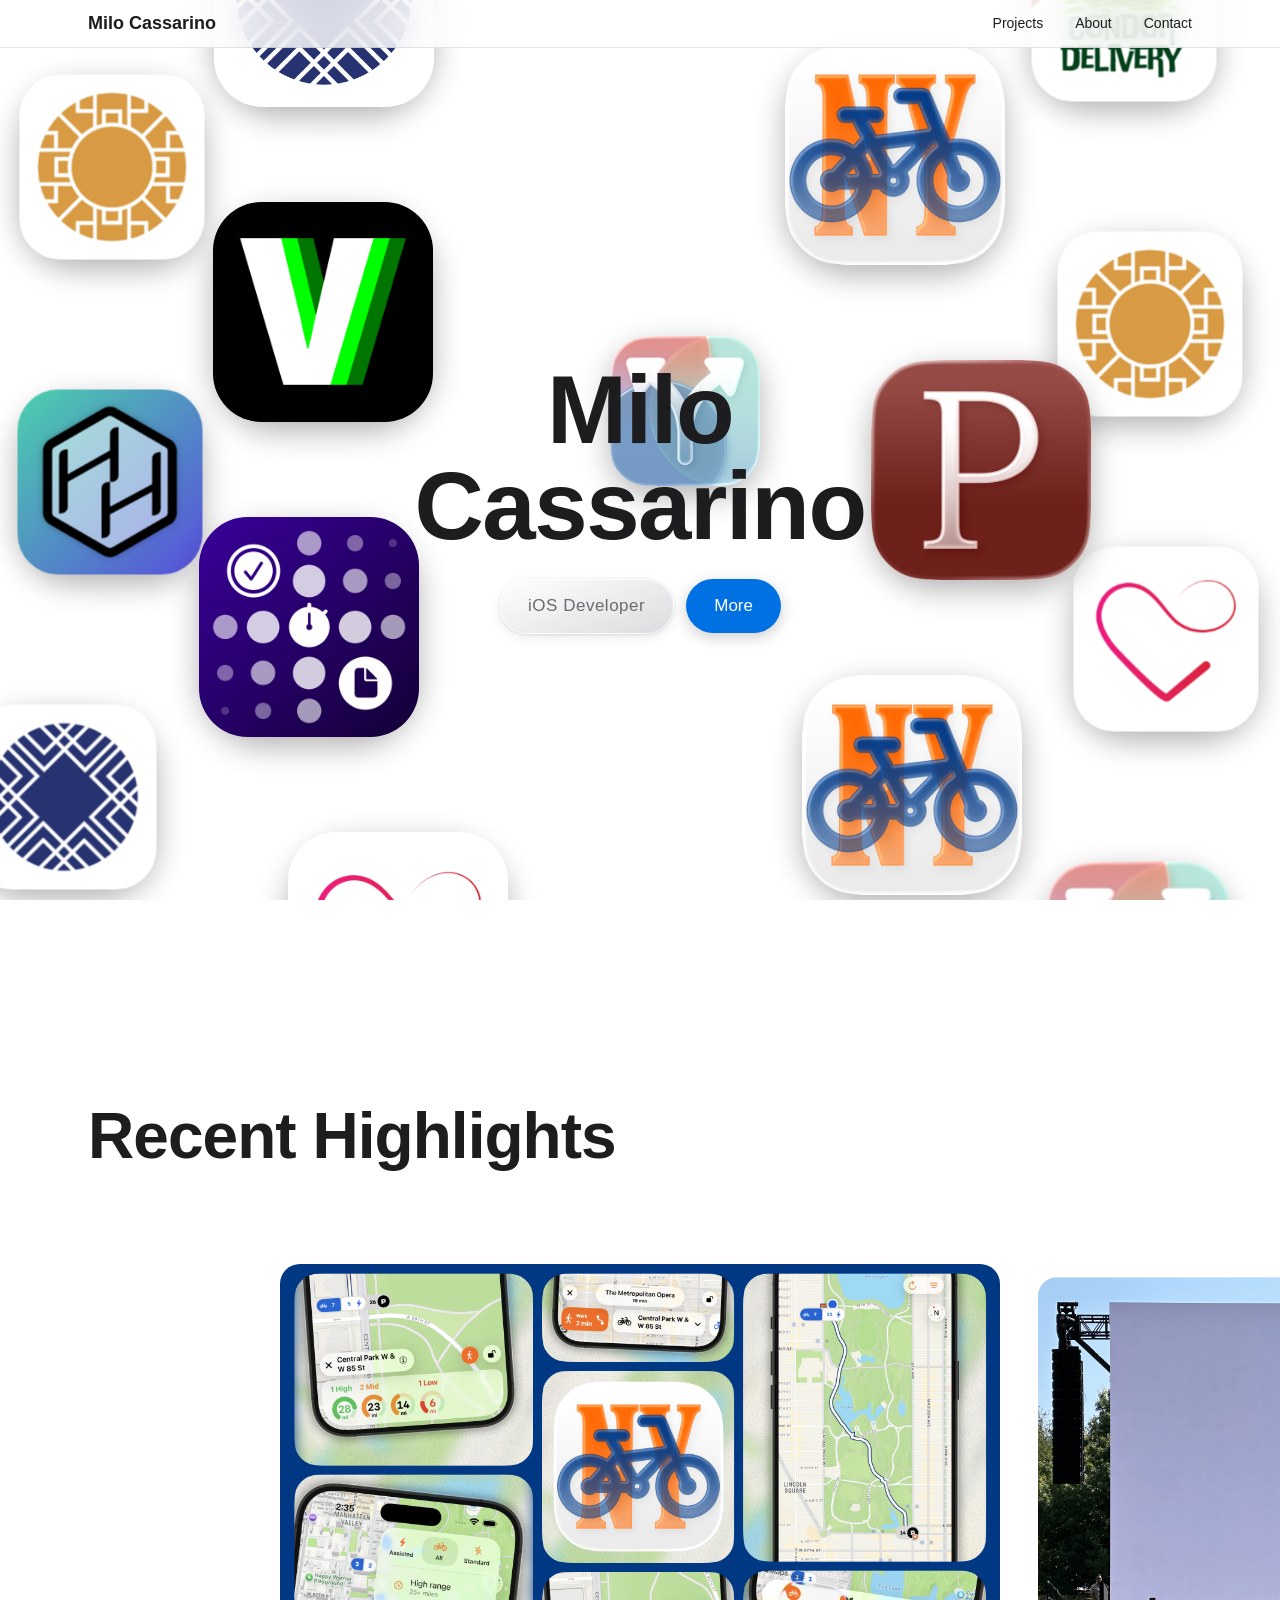
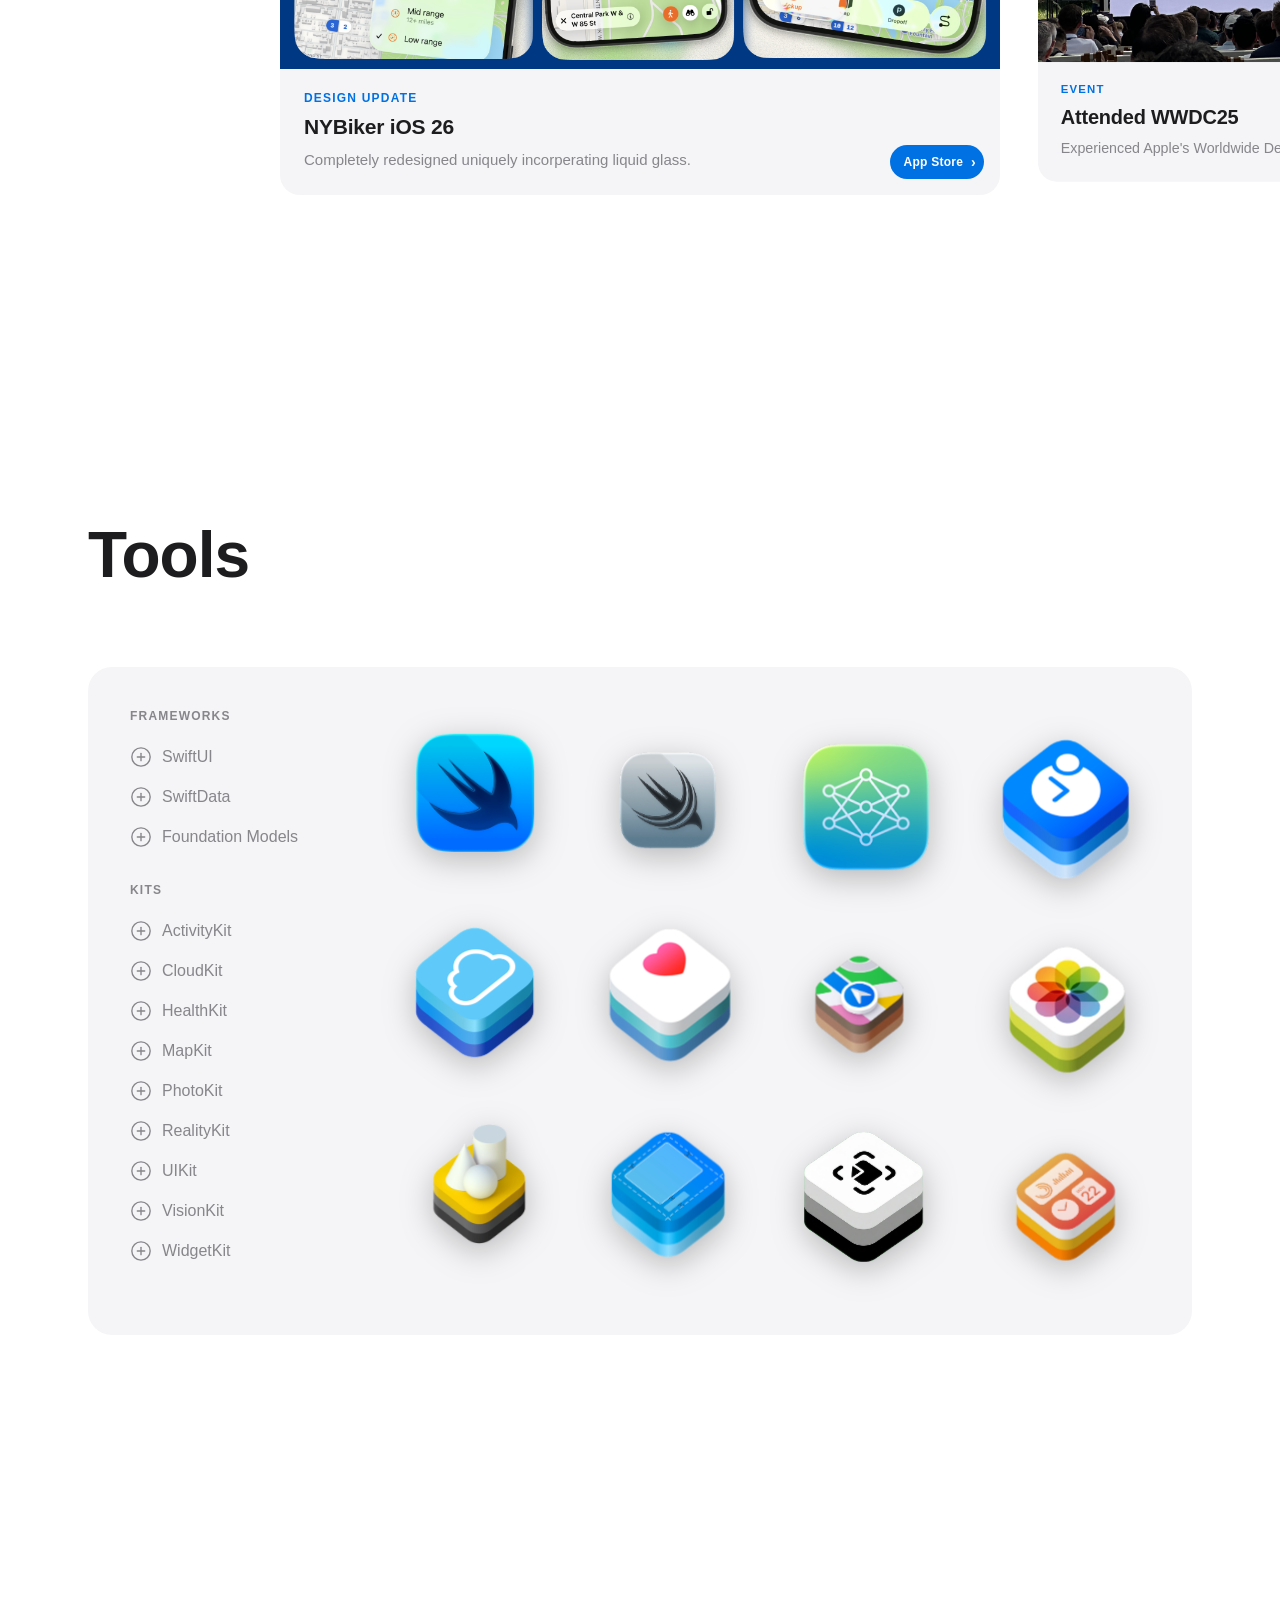
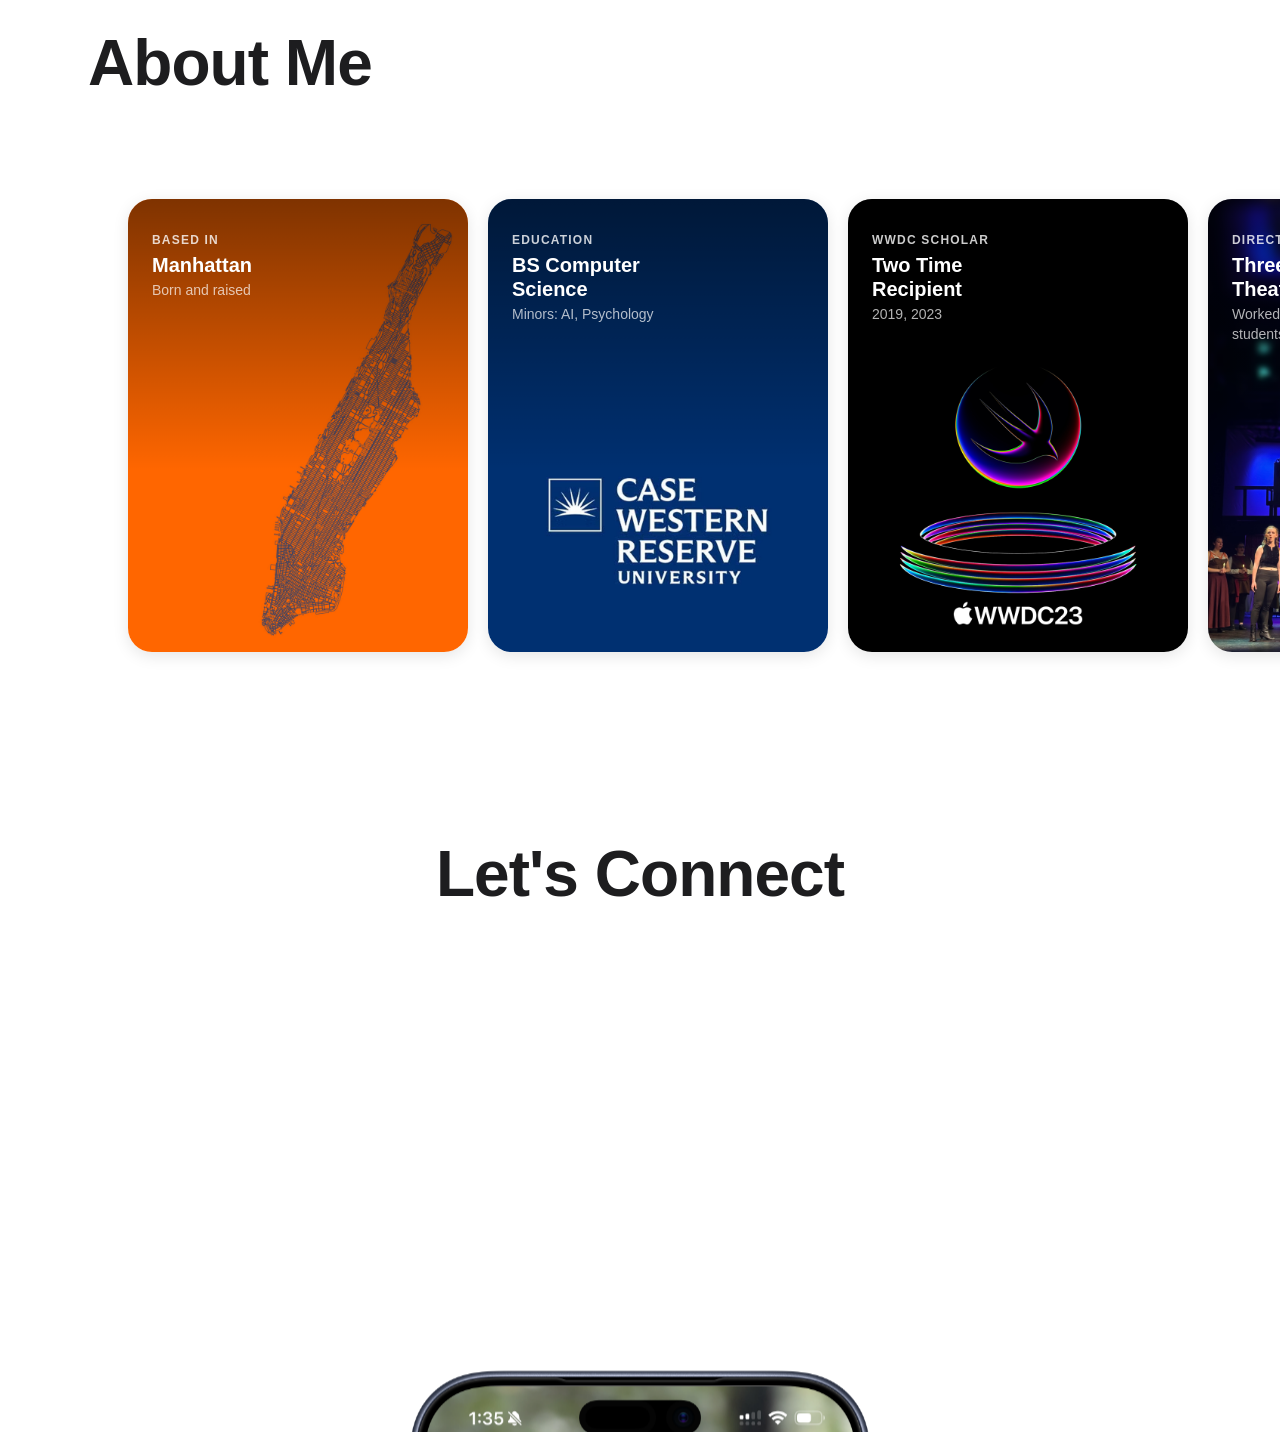
==== index.html @ 637d82c3 "Identify header apps with dead links" ====
<!DOCTYPE html>
<html lang="en">

<head>
    <meta charset="UTF-8">
    <meta name="viewport" content="width=device-width, initial-scale=1.0, viewport-fit=cover">
    <title>Milo Cassarino - iOS Developer</title>
    <meta name="description"
        content="iOS developer portfolio for Milo Cassarino featuring recent projects, tools, and contact links.">
    <link rel="canonical" href="https://example.com/">
    <meta property="og:title" content="Milo Cassarino - iOS Developer">
    <meta property="og:description"
        content="iOS developer portfolio for Milo Cassarino featuring recent projects, tools, and contact links.">
    <meta property="og:type" content="website">
    <meta property="og:url" content="https://example.com/">
    <meta property="og:image" content="images/Icons/NYBiker_Icon.png">
    <meta property="og:site_name" content="Milo Cassarino">
    <meta name="twitter:card" content="summary">
    <meta name="twitter:title" content="Milo Cassarino - iOS Developer">
    <meta name="twitter:description"
        content="iOS developer portfolio for Milo Cassarino featuring recent projects, tools, and contact links.">
    <meta name="twitter:image" content="images/Icons/NYBiker_Icon.png">
    <link rel="icon" type="image/png" href="images/Icons/NYBiker_Icon.png">
    <link rel="apple-touch-icon" href="images/Icons/NYBiker_Icon.png">
    <link rel="stylesheet" href="css/styles.css">
</head>

<body>
    <a class="skip-link" href="#main-content">Skip to content</a>
    <!-- Animated App Grid Background — back layer (behind hero) -->
    <div class="app-grid-background app-grid-back" id="appGridBack" aria-hidden="true">
        <div class="scroll-fade-overlay" id="scrollFadeOverlayBack" aria-hidden="true"></div>
    </div>
    <!-- Animated App Grid Background — front layer (in front of hero) -->
    <div class="app-grid-background app-grid-front" id="appGridFront" aria-hidden="true">
        <div class="scroll-fade-overlay" id="scrollFadeOverlayFront" aria-hidden="true"></div>
    </div>

    <!-- Navigation -->
    <header class="site-header">
        <nav class="nav" aria-label="Primary">
            <div class="nav-content">
                <a href="index.html" class="nav-logo">Milo Cassarino</a>
                <div class="nav-links">
                    <a href="#projects">Projects</a>
                    <a href="#about">About</a>
                    <a href="#contact">Contact</a>
                </div>
            </div>
        </nav>
    </header>

    <main id="main-content">
        <!-- Hero Section with Animated Background -->
        <section class="hero" aria-labelledby="hero-title">
            <div class="hero-content" id="heroContent">
                <h1 class="hero-title" id="hero-title"><span class="hero-title-first">Milo</span><br><span
                        class="hero-title-last">Cassarino</span></h1>
                <div class="hero-actions">
                    <span class="hero-badge">iOS Developer</span>
                    <a href="#projects" class="hero-cta">More</a>
                </div>
            </div>
        </section>

        <!-- Recent Highlights -->
        <section id="projects" class="section section-highlights" aria-labelledby="projects-title">
            <div class="section-inner">
                <h2 class="section-title" id="projects-title">Recent Highlights</h2>
            </div>
            <div class="horizontal-scroll highlights-scroll">
                <!-- Cards generated by highlights.js from highlights-data.js -->
            </div>
        </section>

        <!-- Tools -->
        <section class="section section-tools" aria-labelledby="tools-title">
            <div class="section-inner">
                <h2 class="section-title" id="tools-title">Tools</h2>
                <div class="tools-card">
                    <div class="tools-container">
                        <div class="tools-list" id="toolsList">
                            <!-- List generated by tools.js -->
                        </div>
                        <div class="tools-display">
                            <div class="tools-grid" id="toolsGrid" aria-hidden="false">
                                <!-- Tool icons generated by tools.js -->
                            </div>
                            <div class="tools-detail" id="toolsDetail" aria-live="polite" aria-hidden="true">
                                <img class="tools-detail-icon" src="" alt="">
                                <h3 class="tools-detail-name"></h3>
                                <p class="tools-detail-desc"></p>
                            </div>
                        </div>
                    </div>
                </div>
            </div>
        </section>

        <!-- About Me -->
        <section id="about" class="section section-about" aria-labelledby="about-title">
            <div class="section-inner">
                <h2 class="section-title" id="about-title">About Me</h2>
            </div>
            <div class="horizontal-scroll about-scroll">
                <div class="scroll-spacer" aria-hidden="true"></div>
            </div>
        </section>
    </main>

    <!-- Connect -->
    <footer id="contact" class="section section-connect" aria-labelledby="contact-title">
        <div class="section-inner">
            <h2 class="section-title" id="contact-title">Let's Connect</h2>
            <div class="phone-frame">
                <img src="images/Phone/PhoneBezel.png" alt="" class="phone-bezel" aria-hidden="true">
                <div class="phone-screen-container">
                    <img src="images/Phone/PhoneScreen.png" alt="" class="phone-screen-image" aria-hidden="true">
                    <div class="phone-icons-grid">
                        <!-- Icons generated by connect.js from connect-data.js -->
                    </div>
                </div>
            </div>
        </div>
    </footer>

    <script src="js/app-grid.js"></script>
    <script src="data/tools-data.js"></script>
    <script src="js/tools.js"></script>
    <script src="data/highlights-data.js"></script>
    <script src="js/highlights.js"></script>
    <script src="data/connect-data.js"></script>
    <script src="js/connect.js"></script>
    <script src="data/about-data.js"></script>
    <script src="js/about.js"></script>
</body>

</html>
---- css/styles.css ----
/* Reset and Base Styles */
* {
    margin: 0;
    padding: 0;
    box-sizing: border-box;
}

:root {
    --background: #ffffff;
    --text-primary: #1d1d1f;
    --text-secondary: #86868b;
    --accent: #0071e3;
    --card-background: #f5f5f7;
    --nav-height: 48px;
    --site-gutter: 48px;
    --safe-bottom: env(safe-area-inset-bottom, 0px);
}

@media (prefers-color-scheme: dark) {
    :root {
        --background: #002400;
        --text-primary: #f5f5f7;
        --text-secondary: #86868b;
        --accent: #2997ff;
        --card-background: #1d1d1f;
    }
}

html {
    scroll-behavior: smooth;
    height: 100%;
    background-color: var(--background);
}

body {
    font-family: -apple-system, BlinkMacSystemFont, 'SF Pro Display', 'SF Pro Text', 'Helvetica Neue', Helvetica, Arial, sans-serif;
    background-color: var(--background);
    color: var(--text-primary);
    line-height: 1.5;
    -webkit-font-smoothing: antialiased;
    -moz-osx-font-smoothing: grayscale;
    min-height: 105vh;
    min-height: 105svh;
    min-height: 105lvh;
}

/* Skip Link */
.skip-link {
    position: absolute;
    top: 8px;
    left: -999px;
    padding: 10px 16px;
    background: var(--background);
    color: var(--text-primary);
    border: 1px solid rgba(0, 0, 0, 0.2);
    border-radius: 999px;
    text-decoration: none;
    z-index: 2000;
}

.skip-link:focus {
    left: var(--site-gutter);
}

/* Navigation */
.nav {
    position: fixed;
    top: 0;
    left: 0;
    right: 0;
    height: var(--nav-height);
    background-color: rgba(255, 255, 255, 0.8);
    backdrop-filter: blur(20px);
    -webkit-backdrop-filter: blur(20px);
    border-bottom: 1px solid rgba(0, 0, 0, 0.1);
    z-index: 1000;
    transition: opacity 0.3s ease;
}

@media (prefers-color-scheme: dark) {
    .nav {
        background-color: rgba(0, 0, 0, 0.8);
        border-bottom: 1px solid rgba(255, 255, 255, 0.1);
    }
}

.nav-content {
    max-width: 1200px;
    margin: 0 auto;
    padding: 0 var(--site-gutter);
    height: 100%;
    display: flex;
    justify-content: space-between;
    align-items: center;
}

.nav-logo {
    font-size: 18px;
    font-weight: 600;
    color: var(--text-primary);
    text-decoration: none;
}

.nav-links {
    display: flex;
    gap: 32px;
}

.nav-links a {
    font-size: 14px;
    color: var(--text-primary);
    text-decoration: none;
    transition: opacity 0.2s;
}

.nav-links a:hover {
    opacity: 0.7;
}

/* Hero Section */
.hero {
    margin-top: var(--nav-height);
    min-height: 100vh;
    display: flex;
    flex-direction: column;
    justify-content: center;
    align-items: center;
    text-align: center;
    padding: 0 var(--site-gutter);
    position: relative;
    overflow: hidden;
    pointer-events: none;
    /* Allow hovering icons behind */
    z-index: 5;
}

.app-grid-background {
    position: fixed;
    top: 0;
    left: 0;
    width: 100%;
    height: 100vh;
    overflow: hidden;
    pointer-events: none;
    /* Icons handle their own events */
}

/* Back layer sits behind hero text */
.app-grid-back {
    z-index: 3;
}

/* Front layer sits in front of hero text */
.app-grid-front {
    z-index: 10;
}

.scroll-fade-overlay {
    position: fixed;
    top: 0;
    left: 0;
    width: 100%;
    height: 100%;
    background: var(--background-page);
    opacity: 0;
    z-index: 100;
    pointer-events: none;
    transition: opacity 0.3s ease;
}



.hero-content {
    position: relative;
    z-index: 5;
    pointer-events: auto;
    /* Keep hero interactive */
    transition: opacity 0.3s ease;
}

.hero-title {
    font-size: clamp(48px, 8vw, 96px);
    font-weight: 700;
    letter-spacing: -0.015em;
    line-height: 1.0;
    margin-bottom: 24px;
    text-shadow: none;
}

.hero-actions {
    display: flex;
    align-items: center;
    justify-content: center;
    gap: 12px;
    margin-top: 24px;
}

.hero-badge {
    display: inline-block;
    padding: 14px 28px;
    border-radius: 980px;
    background: linear-gradient(160deg, #ffffff, #dcdce0);
    color: #6b6b70;
    font-size: 17px;
    font-weight: 500;
    letter-spacing: 0.03em;
    border: 1px solid rgba(255, 255, 255, 0.6);
    box-shadow:
        0 1px 3px rgba(0, 0, 0, 0.1),
        0 4px 12px rgba(0, 0, 0, 0.08),
        inset 0 1px 0 rgba(255, 255, 255, 0.8);
}

@media (prefers-color-scheme: dark) {
    .hero-badge {
        background: linear-gradient(160deg, #3a3a3e, #2a2a2e);
        color: #a0a0a5;
        border: 1px solid rgba(255, 255, 255, 0.12);
        box-shadow:
            0 1px 3px rgba(0, 0, 0, 0.3),
            0 4px 12px rgba(0, 0, 0, 0.2),
            inset 0 1px 0 rgba(255, 255, 255, 0.1);
    }
}

.hero-cta {
    display: inline-block;
    padding: 14px 28px;
    background-color: var(--accent);
    color: white;
    border-radius: 980px;
    font-size: 17px;
    font-weight: 500;
    text-decoration: none;
    transition: all 0.3s ease;
    box-shadow: 0 4px 15px rgba(0, 0, 0, 0.2);
}

.hero-cta:hover {
    transform: scale(1.05);
    box-shadow: 0 10px 30px rgba(0, 113, 227, 0.3);
}

/* Floating App Icons in Background */
.floating-icon {
    position: absolute;
    border-radius: 30%;
    display: flex;
    align-items: center;
    justify-content: center;
    color: white;
    cursor: pointer;
    transition: transform 0.5s ease, box-shadow 0.3s ease, filter 0.3s ease, opacity 0.3s ease;
    text-decoration: none;
    box-shadow: 0 10px 30px rgba(0, 0, 0, 0.3);
    z-index: 12;
    /* Above hero but below overlay edges */
    will-change: transform, opacity, filter;
    transform: translate3d(-50%, -50%, 0);
    background: none !important;
    pointer-events: auto;
}

.floating-icon img {
    width: 100%;
    height: 100%;
    object-fit: cover;
    border-radius: 22%;
    display: block;
}

/* Disable interactions when scrolled */
.app-grid-background.is-scrolled .floating-icon {
    pointer-events: none;
    cursor: default;
}

.floating-icon:hover {
    transform: translate3d(-50%, -50%, 0) scale(1.15) !important;
    z-index: 20;
    /* Higher than dark overlay */
    box-shadow: 0 20px 50px rgba(0, 0, 0, 0.4);
}

/* Ensure no hover scaling when scrolled (even if JS fails to update pointer-events) */
.app-grid-background.is-scrolled .floating-icon:hover {
    transform: translate3d(-50%, -50%, 0) scale(1) !important;
    box-shadow: 0 10px 30px rgba(0, 0, 0, 0.3);
}

/* ==========================================
   Shared Section Styles
   ========================================== */

/* Shared caption/label typography */
.caption-label {
    font-size: 12px;
    text-transform: uppercase;
    letter-spacing: 0.1em;
    font-weight: 600;
}

.section {
    padding: 140px 0;
    position: relative;
    z-index: 100;
}

.section-inner {
    max-width: 1200px;
    margin: 0 auto;
    padding: 0 var(--site-gutter);
}

.section-title {
    font-size: clamp(40px, 6vw, 64px);
    font-weight: 700;
    letter-spacing: -0.015em;
    margin-bottom: 64px;
}

/* All sections are transparent — blurred floating icons show through */

/* ==========================================
   Horizontal Scroll (shared)
   ========================================== */
.horizontal-scroll {
    display: flex;
    gap: 20px;
    overflow-x: auto;
    overflow-y: visible;
    scroll-snap-type: x mandatory;
    -webkit-overflow-scrolling: touch;
    scrollbar-width: none;
    -ms-overflow-style: none;
    padding: 10px 0 20px;
    /* Align first card with section title */
    padding-left: var(--site-gutter);
    /* Simplified padding as we use spacer */
    padding-right: max(var(--site-gutter), calc((100vw - 1200px) / 2 + var(--site-gutter)));
}

.horizontal-scroll.is-animating {
    scroll-snap-type: none !important;
}

.scroll-spacer {
    flex: 0 0 auto;
    width: max(var(--site-gutter), calc((100vw - 1200px) / 2 + var(--site-gutter)));
    scroll-snap-align: start;
    margin-left: calc(-1 * var(--site-gutter));
    /* Offset parent padding */
}

.horizontal-scroll::before,
.horizontal-scroll::after {
    content: '';
    flex: 0 0 auto;
    width: 1px;
    /* Minimal width to trigger padding-like behavior with snap */
    margin-left: -1px;
}

.horizontal-scroll::-webkit-scrollbar {
    display: none;
}

/* Highlights scroll needs extra leading/trailing space so first/last cards center */
.highlights-scroll {
    /* Override default horizontal-scroll padding to center first & last cards */
    padding-left: calc(50vw - min(calc((100vw - 120px) / 2), 360px));
    padding-right: calc(50vw - min(calc((100vw - 120px) / 2), 360px));
    padding-top: 16px;
    padding-bottom: 32px;
    scroll-snap-type: x mandatory;
}

/* ==========================================
   Section 1: Recent Highlights
   ========================================== */
.highlight-card {
    flex: 0 0 auto;
    width: min(calc(100vw - 120px), 720px);
    border-radius: 20px;
    overflow: hidden;
    scroll-snap-align: center;
    background: var(--card-background);
    text-decoration: none;
    color: var(--text-primary);
    display: flex;
    flex-direction: column;
    transition: transform 0.4s ease, box-shadow 0.4s ease;
    cursor: pointer;
    position: relative;
    transform: scale(0.95);
    opacity: 1;
    /* Ensure unfocused cards don't lose opacity */
}

.highlight-card.is-disabled {
    cursor: default;
    pointer-events: none;
}


.section-highlights .section-title {
    text-align: left;
}

.highlight-card.is-focused {
    transform: scale(1);
}

@media (hover: hover) and (pointer: fine) {
    .highlight-card:hover {
        transform: scale(1.02);
        box-shadow: 0 20px 60px rgba(0, 0, 0, 0.12);
    }
}

@media (hover: hover) and (pointer: fine) and (prefers-color-scheme: dark) {
    .highlight-card:hover {
        box-shadow: 0 20px 60px rgba(0, 0, 0, 0.5);
    }
}

/* Plus indicator */
.highlight-card-plus {
    position: absolute;
    bottom: 16px;
    right: 16px;
    padding: 8px 8px 8px 14px;
    border-radius: 999px;
    background: var(--accent);
    display: flex;
    align-items: center;
    justify-content: center;
    gap: 6px;
    font-size: 12px;
    font-weight: 600;
    letter-spacing: 0.02em;
    color: #ffffff;
    transition: transform 0.2s ease, box-shadow 0.2s ease;
}

.highlight-card-plus-chevron {
    display: inline-block;
    transform: translateY(-0.5px);
    font-size: 14px;
    line-height: 1;
    margin-left: 2px;
}

@media (prefers-color-scheme: dark) {
    .highlight-card-plus {
        background: var(--accent);
    }
}

@media (hover: hover) and (pointer: fine) {
    .highlight-card:hover .highlight-card-plus {
        transform: translateY(-1px);
        box-shadow: 0 10px 24px rgba(0, 113, 227, 0.35);
    }
}

.highlight-card-image {
    width: 100%;
    aspect-ratio: 16/9;
    background-size: cover;
    background-position: center;
}

.highlight-card-content {
    padding: 20px 24px 24px;
    display: flex;
    flex-direction: column;
    gap: 4px;
}

.highlight-card-tag {
    color: var(--accent);
}

.highlight-card-title {
    font-size: 21px;
    font-weight: 600;
    letter-spacing: -0.01em;
}

.highlight-card-desc {
    font-size: 15px;
    color: var(--text-secondary);
    line-height: 1.5;
    margin-top: 2px;
}

/* ==========================================
   Section 2: Tools
   ========================================== */
.tools-card {
    background: var(--card-background);
    border-radius: 24px;
    padding: 40px;
    overflow: visible;
}

.tools-container {
    display: grid;
    grid-template-columns: 240px 1fr;
    gap: 24px;
    align-items: stretch;
    /* Allow tools display to fill vertical space */
    min-height: 450px;
}

.tools-list {
    position: sticky;
    top: calc(var(--nav-height) + 40px);
}

.tools-group {
    margin-bottom: 24px;
}

.tools-group-title {
    color: var(--text-secondary);
    margin-bottom: 12px;
    padding-left: 2px;
}

.tools-group-items {
    list-style: none;
    padding: 0;
    margin: 0;
}

.tool-name {
    font-size: 16px;
    font-weight: 400;
    padding: 8px 2px;
    cursor: pointer;
    color: var(--text-secondary);
    transition: color 0.25s ease;
    border-radius: 8px;
    display: flex;
    align-items: center;
    gap: 10px;
    width: 100%;
    text-align: left;
    background: none;
    border: none;
    font: inherit;
    appearance: none;
}

.tool-name:hover {
    color: var(--text-primary);
}

.tool-name.active {
    color: var(--text-primary);
    font-weight: 600;
}

/* Capsule toggle +/- circle icons */
.tool-toggle {
    width: 22px;
    height: 22px;
    flex-shrink: 0;
    transition: all 0.25s ease;
    background-size: contain;
    background-repeat: no-repeat;
    background-position: center;
    /* plus.circle outline — gray */
    background-image: url("data:image/svg+xml,%3Csvg xmlns='http://www.w3.org/2000/svg' viewBox='0 0 24 24' fill='none' stroke='%2386868b' stroke-width='1.5' stroke-linecap='round' stroke-linejoin='round'%3E%3Ccircle cx='12' cy='12' r='10'/%3E%3Cline x1='12' y1='8' x2='12' y2='16'/%3E%3Cline x1='8' y1='12' x2='16' y2='12'/%3E%3C/svg%3E");
}

.tool-name.active .tool-toggle {
    /* minus.circle.fill — accent filled */
    background-image: url("data:image/svg+xml,%3Csvg xmlns='http://www.w3.org/2000/svg' viewBox='0 0 24 24'%3E%3Ccircle cx='12' cy='12' r='10' fill='%230071e3'/%3E%3Cline x1='8' y1='12' x2='16' y2='12' stroke='white' stroke-width='2' stroke-linecap='round'/%3E%3C/svg%3E");
}

@media (prefers-color-scheme: dark) {
    .tool-name.active .tool-toggle {
        background-image: url("data:image/svg+xml,%3Csvg xmlns='http://www.w3.org/2000/svg' viewBox='0 0 24 24'%3E%3Ccircle cx='12' cy='12' r='10' fill='%232997ff'/%3E%3Cline x1='8' y1='12' x2='16' y2='12' stroke='white' stroke-width='2' stroke-linecap='round'/%3E%3C/svg%3E");
    }
}

/* Tools display area */
.tools-display {
    position: relative;
    height: 100%;
    /* Stretch to container height */
    min-height: 400px;
    overflow: visible;
}

/* Floating icons grid (non-uniform layout, positioned by JS) */
.tools-grid {
    position: relative;
    width: 100%;
    height: 100%;
    min-height: 400px;
    margin: 0 auto;
    transition: opacity 0.35s ease, transform 0.35s ease;
    overflow: visible;
}

.tools-grid.is-hidden {
    opacity: 0;
    transform: scale(0.96);
    pointer-events: none;
    position: absolute;
    top: 0;
    left: 0;
    right: 0;
}

.tool-icon-item {
    position: absolute;
    top: 0;
    left: 0;
    cursor: pointer;
    will-change: transform;
    background: none !important;
    border-radius: 22%;
    overflow: visible;
    filter: drop-shadow(0 8px 16px rgba(0, 0, 0, 0.25));
    transition: filter 0.3s ease;
}

.tool-icon-item:hover {
    z-index: 10;
    filter: drop-shadow(0 10px 20px rgba(0, 0, 0, 0.3));
}

.tool-icon-item img {
    width: 100%;
    height: 100%;
    object-fit: contain;
    border-radius: 22%;
    display: block;
}

/* Tools detail view */
.tools-detail {
    display: flex;
    flex-direction: column;
    align-items: center;
    justify-content: center;
    text-align: center;
    opacity: 0;
    transform: scale(0.96);
    transition: opacity 0.35s ease, transform 0.35s ease;
    position: absolute;
    top: 0;
    left: 0;
    right: 0;
    bottom: 0;
    pointer-events: none;
}

.tools-detail.is-visible {
    opacity: 1;
    transform: scale(1);
    pointer-events: auto;
    position: relative;
}

.tools-detail-icon {
    width: 160px;
    height: 160px;
    border-radius: 22%;
    object-fit: cover;
    filter: drop-shadow(0 20px 50px rgba(0, 0, 0, 0.2));
    margin-bottom: 28px;
}

.tools-detail-name {
    font-size: 32px;
    font-weight: 600;
    letter-spacing: -0.01em;
    margin-bottom: 8px;
}

.tools-detail-desc {
    font-size: 17px;
    color: var(--text-secondary);
    max-width: 440px;
    line-height: 1.6;
}

/* ==========================================
   Section 3: About Me
   ========================================== */
.section-about .section-title {
    text-align: left;
}

.about-scroll {
    scroll-snap-type: none;
    overflow-y: visible;
    padding-top: 24px;
    padding-bottom: 40px;
}

.about-card-wrap {
    flex: 0 0 auto;
    min-width: 200px;
    max-width: 340px;
    width: clamp(200px, 30vw, 340px);
    aspect-ratio: 3/4;
    border-radius: 24px;
    position: relative;
    transition: transform 0.3s ease, box-shadow 0.3s ease;
    cursor: default;
    box-shadow: 0 4px 16px rgba(0, 0, 0, 0.1);
}

.about-card {
    width: 100%;
    height: 100%;
    border-radius: 24px;
    overflow: hidden;
    background: var(--card-background);
    background-size: cover;
    background-position: center;
    display: flex;
    flex-direction: column;
    justify-content: flex-start;
    padding: 32px 24px 24px;
    position: relative;
}

@media (hover: hover) and (pointer: fine) {
    .about-card-wrap:hover {
        transform: scale(1.02);
        box-shadow: 0 16px 48px rgba(0, 0, 0, 0.1);
    }
}

@media (hover: hover) and (pointer: fine) and (prefers-color-scheme: dark) {
    .about-card-wrap:hover {
        box-shadow: 0 16px 48px rgba(0, 0, 0, 0.5);
    }
}

@media (hover: none) and (pointer: coarse) {
    .highlight-card:hover,
    .about-card-wrap:hover,
    .phone-app-icon:hover,
    .hero-cta:hover {
        transform: none !important;
        box-shadow: none !important;
    }

    .highlight-card:hover .highlight-card-plus {
        transform: none !important;
        box-shadow: none !important;
    }

    .highlight-card:active,
    .about-card-wrap:active,
    .phone-app-icon:active,
    .hero-cta:active {
        transform: none !important;
        box-shadow: none !important;
    }
}

.about-card-has-bg::before {
    content: '';
    position: absolute;
    top: 0;
    left: 0;
    right: 0;
    bottom: 0;
    background: linear-gradient(to bottom, rgba(0, 0, 0, 0.5), transparent 60%);
    pointer-events: none;
    z-index: 0;
}

.about-card-has-bg .about-card-text {
    color: white;
}

.about-card-text {
    position: relative;
    z-index: 1;
    max-width: 60%;
}

.about-card-label {
    opacity: 0.8;
    margin-bottom: 4px;
}

.about-card-value {
    font-size: 20px;
    font-weight: 600;
    line-height: 1.2;
}

.about-card-sub {
    font-size: 14px;
    opacity: 0.7;
    margin-top: 4px;
    line-height: 1.4;
}

/* ==========================================
   Section 4: Testimonials (TBD)
   ========================================== */
.testimonials-placeholder {
    display: flex;
    align-items: center;
    justify-content: center;
    min-height: 260px;
    border: 2px dashed rgba(0, 0, 0, 0.12);
    border-radius: 24px;
}

@media (prefers-color-scheme: dark) {
    .testimonials-placeholder {
        border-color: rgba(255, 255, 255, 0.1);
    }
}

.testimonials-coming-soon {
    font-size: 24px;
    font-weight: 500;
    color: var(--text-secondary);
    opacity: 0.5;
}

.testim.phone-app-icon-label {
    font-size: 8px;
    /* Proportional font size */
    margin-top: 4px;
    color: rgba(255, 255, 255, 0.9);
    text-align: center;
    width: 100%;
    opacity: 1;
    /* Make standard labels clearly visible */
}

/* ==========================================
   Section 5: Connect — Phone Frame
   ========================================== */
.section-connect {
    overflow: hidden;
    /* Hide the bottom half of the phone */
    padding: 0;
    margin: 0;
    display: flex;
    flex-direction: column;
    align-items: center;
    position: relative;
    height: 600px;
    /* Increased from 500px for larger phone */
    justify-content: flex-end;
    /* Align phone to absolute bottom */
}


.section-connect .section-title {
    position: absolute;
    bottom: 510px;
    /* Directly above 50% phone peak (half of ~1000 is 500) */
    left: 50%;
    transform: translateX(-50%);
    margin: 0;
    z-index: 5;
    pointer-events: none;
}

.phone-frame {
    width: 480px;
    margin: 0 auto;
    position: relative;
    background: transparent;
    border: none;
    overflow: visible;
    z-index: 10;
    will-change: transform;
    /* Resting state is fully below container */
    transform: translateY(100%);
}

.phone-bezel {
    width: 100%;
    height: auto;
    display: block;
    position: relative;
    z-index: 2;
    pointer-events: none;
}

.phone-screen-container {
    position: absolute;
    top: 2.2%;
    /* Fine-tune based on PhoneBezel.png aspect ratio */
    left: 5.2%;
    right: 5.2%;
    bottom: 2.2%;
    border-radius: 57px;
    overflow: hidden;
    z-index: 1;
}

.phone-screen-image {
    width: 100%;
    height: 100%;
    object-fit: cover;
    position: absolute;
    top: 0;
    left: 0;
}

.phone-icons-grid {
    position: relative;
    z-index: 3;
    padding: 90px 33px 30px;
    display: grid;
    grid-template-columns: repeat(4, 1fr);
    gap: 20px;
    justify-items: center;
}

.phone-app-icon {
    display: flex;
    flex-direction: column;
    align-items: center;
    gap: 4px;
    text-decoration: none;
    color: white;
    transition: transform 0.2s ease;
}

.phone-app-icon:hover {
    transform: scale(1.1);
}

.phone-app-icon-img {
    width: 66px;
    /* ~1/7.5th of 480px Display */
    height: 66px;
    border-radius: 14px;
    display: flex;
    align-items: center;
    justify-content: center;
    overflow: hidden;
    box-shadow: 0 6px 15px rgba(0, 0, 0, 0.2);
}

.phone-app-icon-img img {
    width: 100%;
    height: 100%;
    object-fit: cover;
}

.phone-app-icon-img svg {
    width: 45px;
    height: 45px;
}

@media (prefers-color-scheme: dark) {
    .phone-app-github .phone-app-icon-img {
        background: linear-gradient(135deg, #f5f5f7, #d1d1d6);
        color: #1a1a1a;
    }
}

.phone-app-linkedin .phone-app-icon-img {
    background: linear-gradient(135deg, #0077b5, #00a0dc);
    color: white;
}

.phone-app-twitter .phone-app-icon-img {
    background: linear-gradient(135deg, #1d1d1f, #000);
    color: white;
}

@media (prefers-color-scheme: dark) {
    .phone-app-twitter .phone-app-icon-img {
        background: linear-gradient(135deg, #f5f5f7, #d1d1d6);
        color: #1a1a1a;
    }
}

.phone-app-icon-label {
    font-size: 11px;
    /* Slightly larger than original 10px */
    font-weight: 500;
    opacity: 0.95;
    color: white;
}

/* ==========================================
   Responsive: Mobile (≤ 768px)
   ========================================== */
@media (max-width: 768px) {
    :root {
        --site-gutter: 20px;
    }

    /* Nav */
    .nav-links {
        gap: 20px;
    }

    .nav-links a {
        font-size: 12px;
    }

    /* Hero */
    .hero-cta {
        padding: 12px 24px;
        font-size: 15px;
    }

    .hero-badge {
        padding: 12px 24px;
        font-size: 15px;
    }

    /* Sections */
    .section {
        padding: 72px 0;
    }

    .section-title {
        margin-bottom: 32px;
    }

    /* Highlights — narrower cards to show peek of adjacent cards */
    .highlight-card {
        width: min(calc(100vw - 96px), 720px);
    }

    .highlights-scroll {
        padding-left: calc(50vw - min(calc((100vw - 96px) / 2), 360px));
        padding-right: calc(50vw - min(calc((100vw - 96px) / 2), 360px));
    }

    .highlight-card-title {
        font-size: 18px;
    }

    .highlight-card-desc {
        font-size: 14px;
    }

    /* Tools */
    .tools-card {
        padding: 24px;
        border-radius: 20px;
    }

    .tools-container {
        grid-template-columns: 1fr;
        gap: 24px;
    }

    .tools-list {
        position: static;
        display: flex;
        gap: 16px;
        overflow-x: auto;
        scrollbar-width: none;
        -ms-overflow-style: none;
        padding-bottom: 8px;
        margin-left: -24px;
        margin-right: -24px;
        padding-left: 24px;
        padding-right: 24px;
    }

    .tools-list::-webkit-scrollbar {
        display: none;
    }

    .tools-group {
        margin-bottom: 0;
        flex: 0 0 auto;
    }

    .tools-group-items {
        display: flex;
        gap: 4px;
    }

    .tool-name {
        white-space: nowrap;
        padding: 6px 14px;
        font-size: 14px;
        border-radius: 980px;
        background: rgba(0, 0, 0, 0.04);
    }

    .tool-name.active {
        background: var(--accent);
        color: white;
    }

    .tool-toggle {
        display: none;
    }

    .tools-display {
        min-height: 280px;
    }

    .tools-grid {
        min-height: 280px;
    }

    .tools-detail-icon {
        width: 120px;
        height: 120px;
    }

    .tools-detail-name {
        font-size: 24px;
    }

    /* About */
    .section-about {
        overflow: visible;
        padding-bottom: 100px;
    }

    .about-scroll {
        scroll-snap-type: x mandatory;
        padding-left: 0;
        padding-right: 0;
        scroll-padding-left: 0;
        scroll-padding-right: 0;
        overscroll-behavior-x: contain;
        scroll-snap-stop: always;
        gap: 48px;
        padding-top: 50px;
        padding-bottom: 60px;
        margin-top: -20px;
    }

    .about-scroll::before,
    .about-scroll::after {
        content: '';
        flex: 0 0 auto;
        width: calc(50vw - (68vw / 2));
    }

    .about-card-wrap {
        width: 68vw;
        scroll-snap-align: center;
        transition: transform 0.4s cubic-bezier(0.25, 0.1, 0.25, 1), box-shadow 0.4s cubic-bezier(0.25, 0.1, 0.25, 1);
    }

    .about-card-wrap.about-card-centered {
        transform: scale(1.08);
        box-shadow: 0 12px 40px rgba(0, 0, 0, 0.25);
    }

    .about-card-wrap:hover {
        transform: none;
        box-shadow: 0 4px 16px rgba(0, 0, 0, 0.1);
    }

    .highlight-card,
    .highlight-card.is-focused {
        transform: none;
    }

    /* Connect */
    .section-connect {
        height: 400px;
    }

    .section-connect .section-title {
        bottom: 340px;
        font-size: 32px;
    }

    .phone-frame {
        width: 280px;
    }

    .phone-screen-container {
        border-radius: 36px;
    }

    .phone-icons-grid {
        padding: 55px 20px 20px;
        gap: 14px;
    }

    .phone-app-icon-img {
        width: 46px;
        height: 46px;
        border-radius: 11px;
    }

    .phone-app-icon-label {
        font-size: 9px;
    }
}

/* Responsive: Mobile Dark Mode (≤ 768px) */
@media (max-width: 768px) and (prefers-color-scheme: dark) {
    .tool-name {
        background: rgba(255, 255, 255, 0.06);
    }

    .tool-name.active {
        background: var(--accent);
        color: white;
    }
}

/* ==========================================
   Responsive: Small Phones (≤ 600px)
   ========================================== */
@media (max-width: 600px) {
    .about-card {
        width: 70vw;
    }

    .phone-frame {
        width: 260px;
    }

    .phone-screen-container {
        border-radius: 32px;
    }

    .phone-icons-grid {
        padding: 48px 16px 16px;
        gap: 10px;
    }

    .phone-app-icon-img {
        width: 42px;
        height: 42px;
        border-radius: 10px;
    }
}
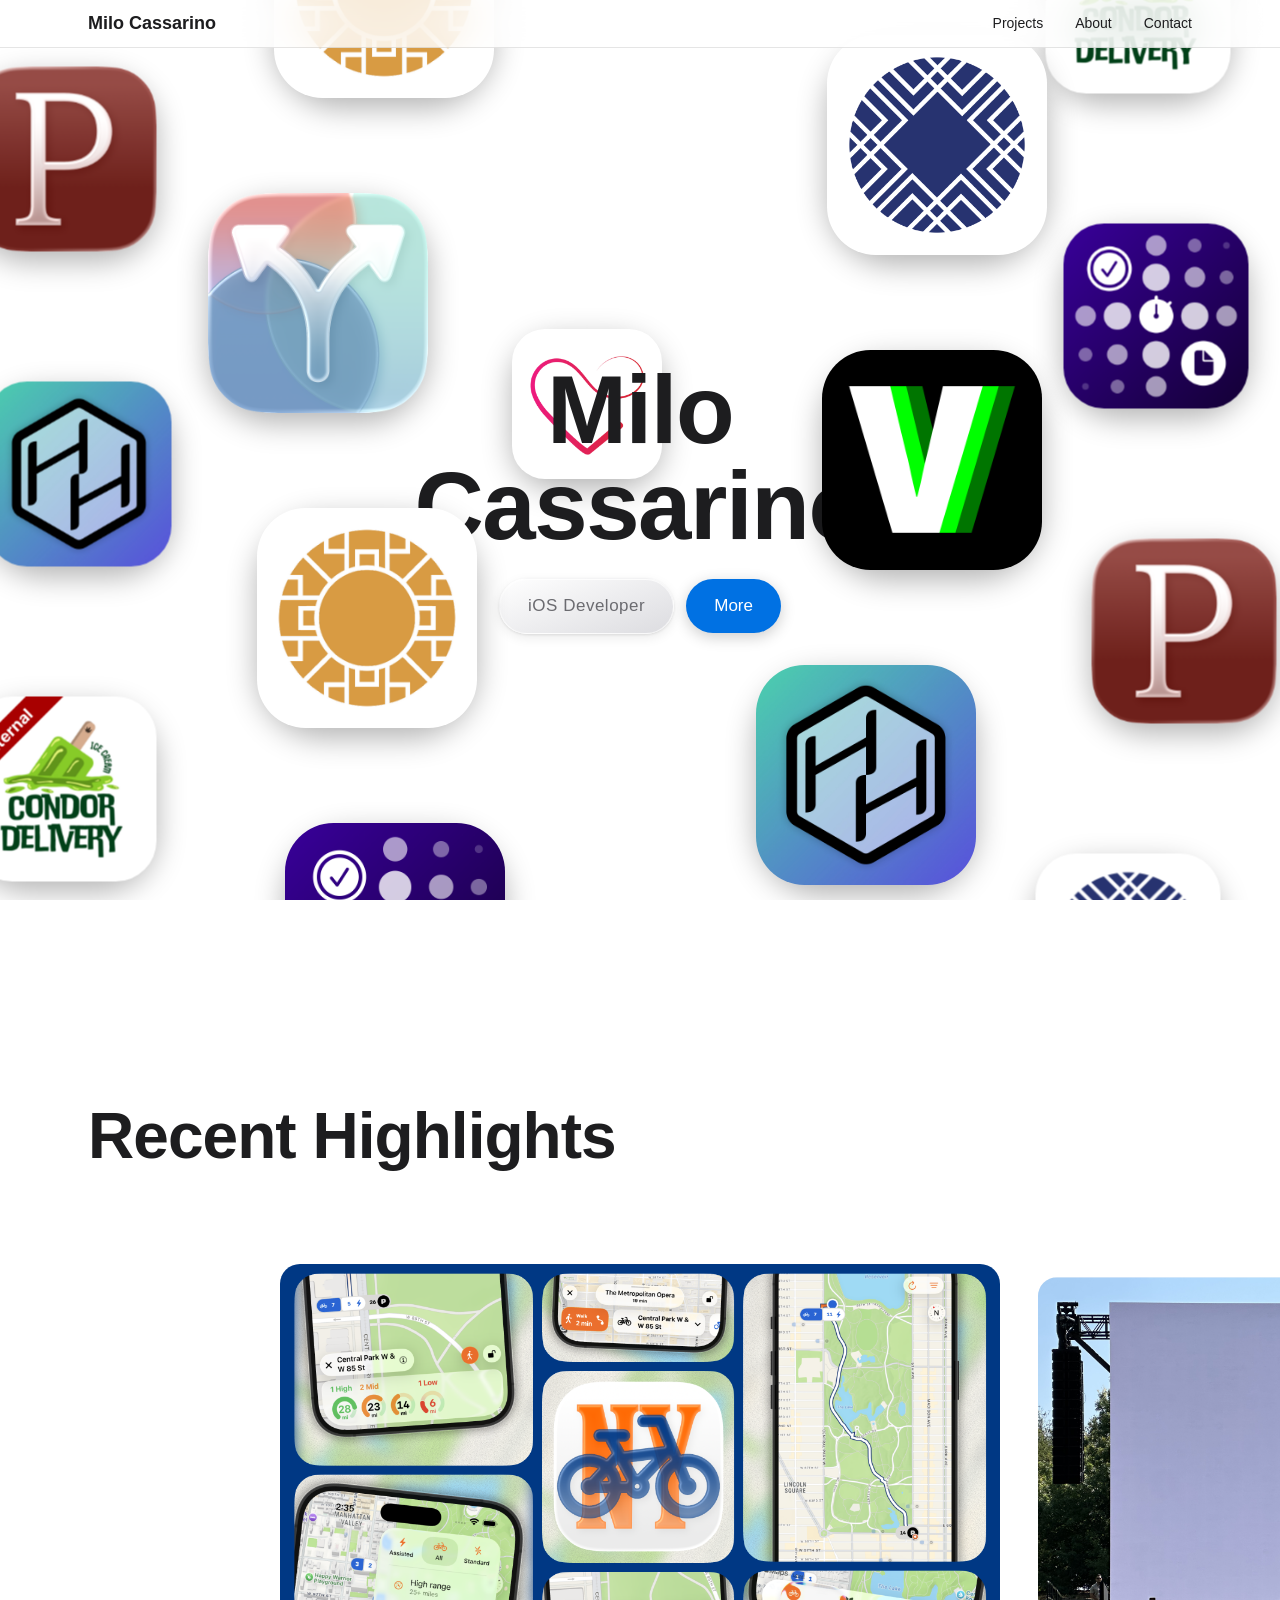
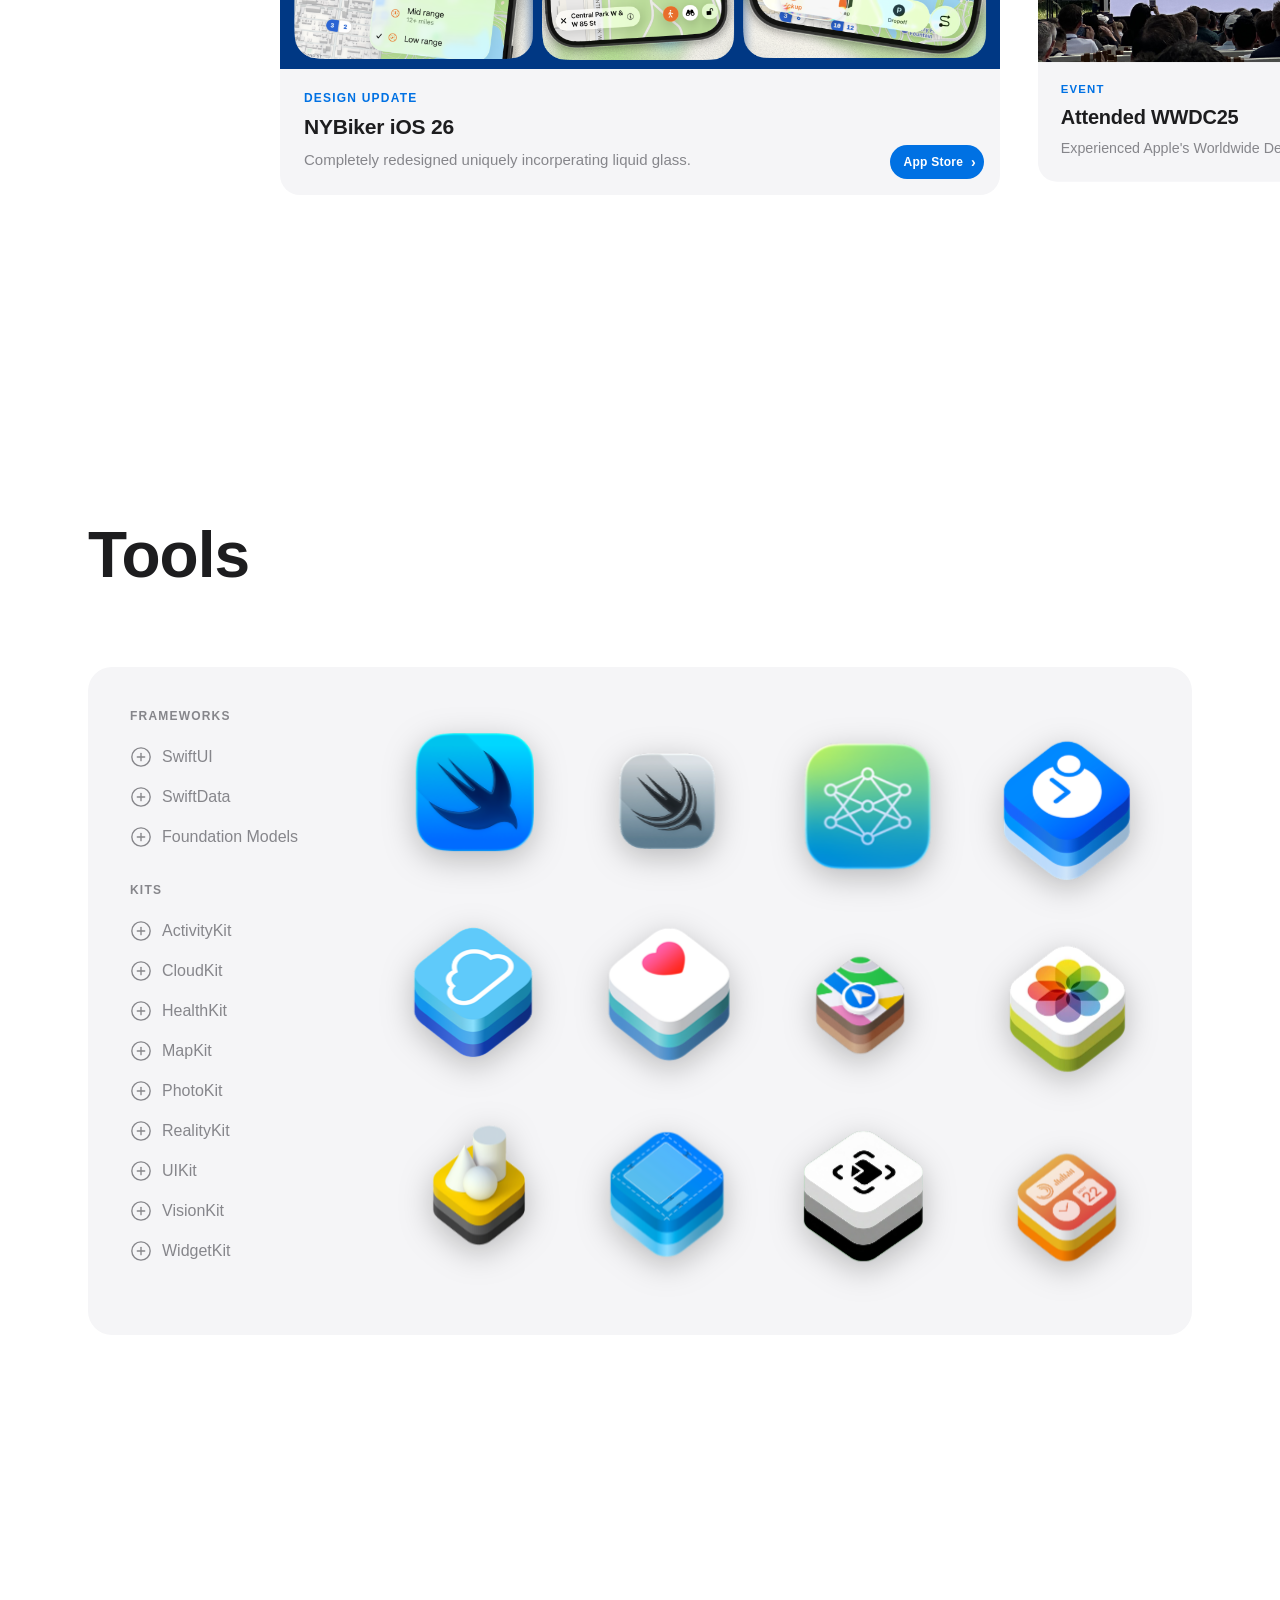
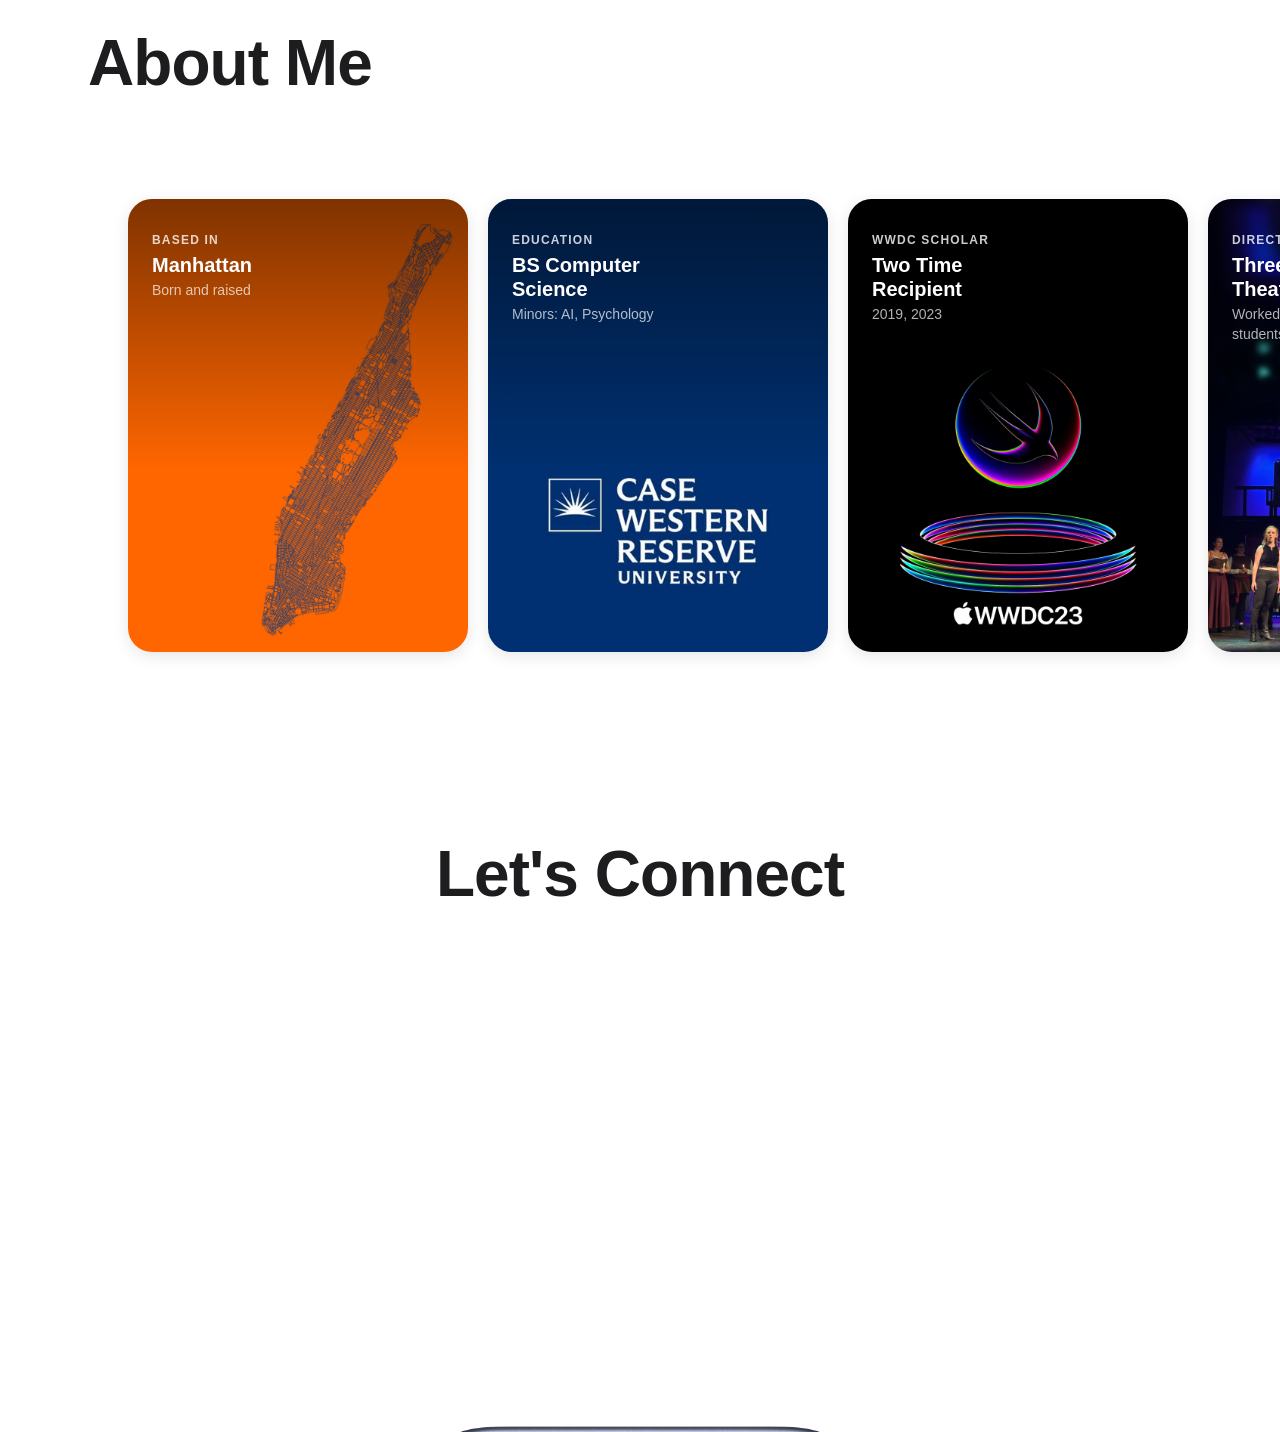
==== commit eb28548a: "Update site metadata, favicons, and README" ====
--- a/index.html
+++ b/index.html
@@ -7,21 +7,23 @@
     <title>Milo Cassarino - iOS Developer</title>
     <meta name="description"
         content="iOS developer portfolio for Milo Cassarino featuring recent projects, tools, and contact links.">
-    <link rel="canonical" href="https://example.com/">
+    <link rel="canonical" href="https://mgcf1.com/">
     <meta property="og:title" content="Milo Cassarino - iOS Developer">
     <meta property="og:description"
         content="iOS developer portfolio for Milo Cassarino featuring recent projects, tools, and contact links.">
     <meta property="og:type" content="website">
-    <meta property="og:url" content="https://example.com/">
-    <meta property="og:image" content="images/Icons/NYBiker_Icon.png">
+    <meta property="og:url" content="https://mgcf1.com/">
+    <meta property="og:image" content="images/PageIcons/Frame%2060.png">
+    <meta property="og:image:alt" content="Milo Cassarino iOS Developer site icon">
     <meta property="og:site_name" content="Milo Cassarino">
     <meta name="twitter:card" content="summary">
     <meta name="twitter:title" content="Milo Cassarino - iOS Developer">
     <meta name="twitter:description"
         content="iOS developer portfolio for Milo Cassarino featuring recent projects, tools, and contact links.">
-    <meta name="twitter:image" content="images/Icons/NYBiker_Icon.png">
-    <link rel="icon" type="image/png" href="images/Icons/NYBiker_Icon.png">
-    <link rel="apple-touch-icon" href="images/Icons/NYBiker_Icon.png">
+    <meta name="twitter:image" content="images/PageIcons/Frame%2060.png">
+    <link rel="icon" type="image/png" sizes="32x32" href="images/PageIcons/Frame%2060.png">
+    <link rel="icon" type="image/png" sizes="16x16" href="images/PageIcons/Frame%2060-1.png">
+    <link rel="apple-touch-icon" href="images/PageIcons/Frame%2060.png">
     <link rel="stylesheet" href="css/styles.css">
 </head>
 
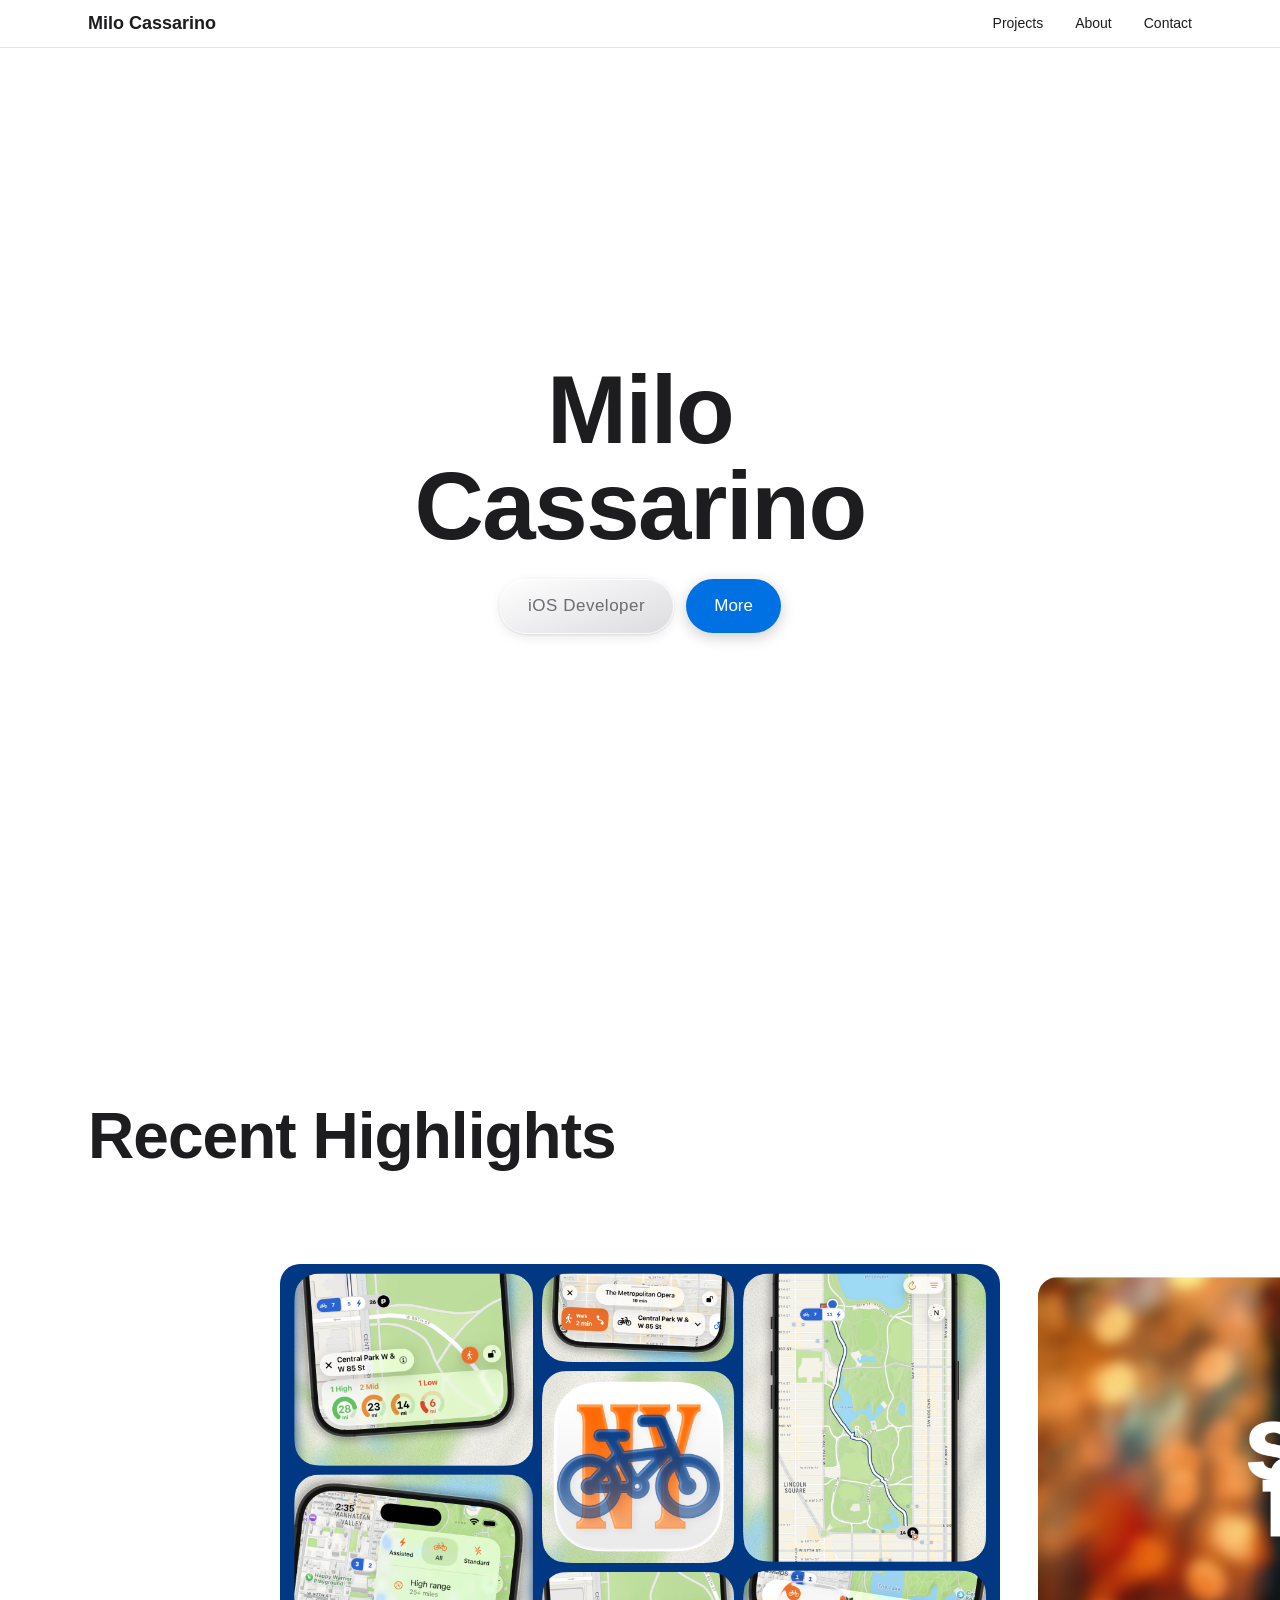
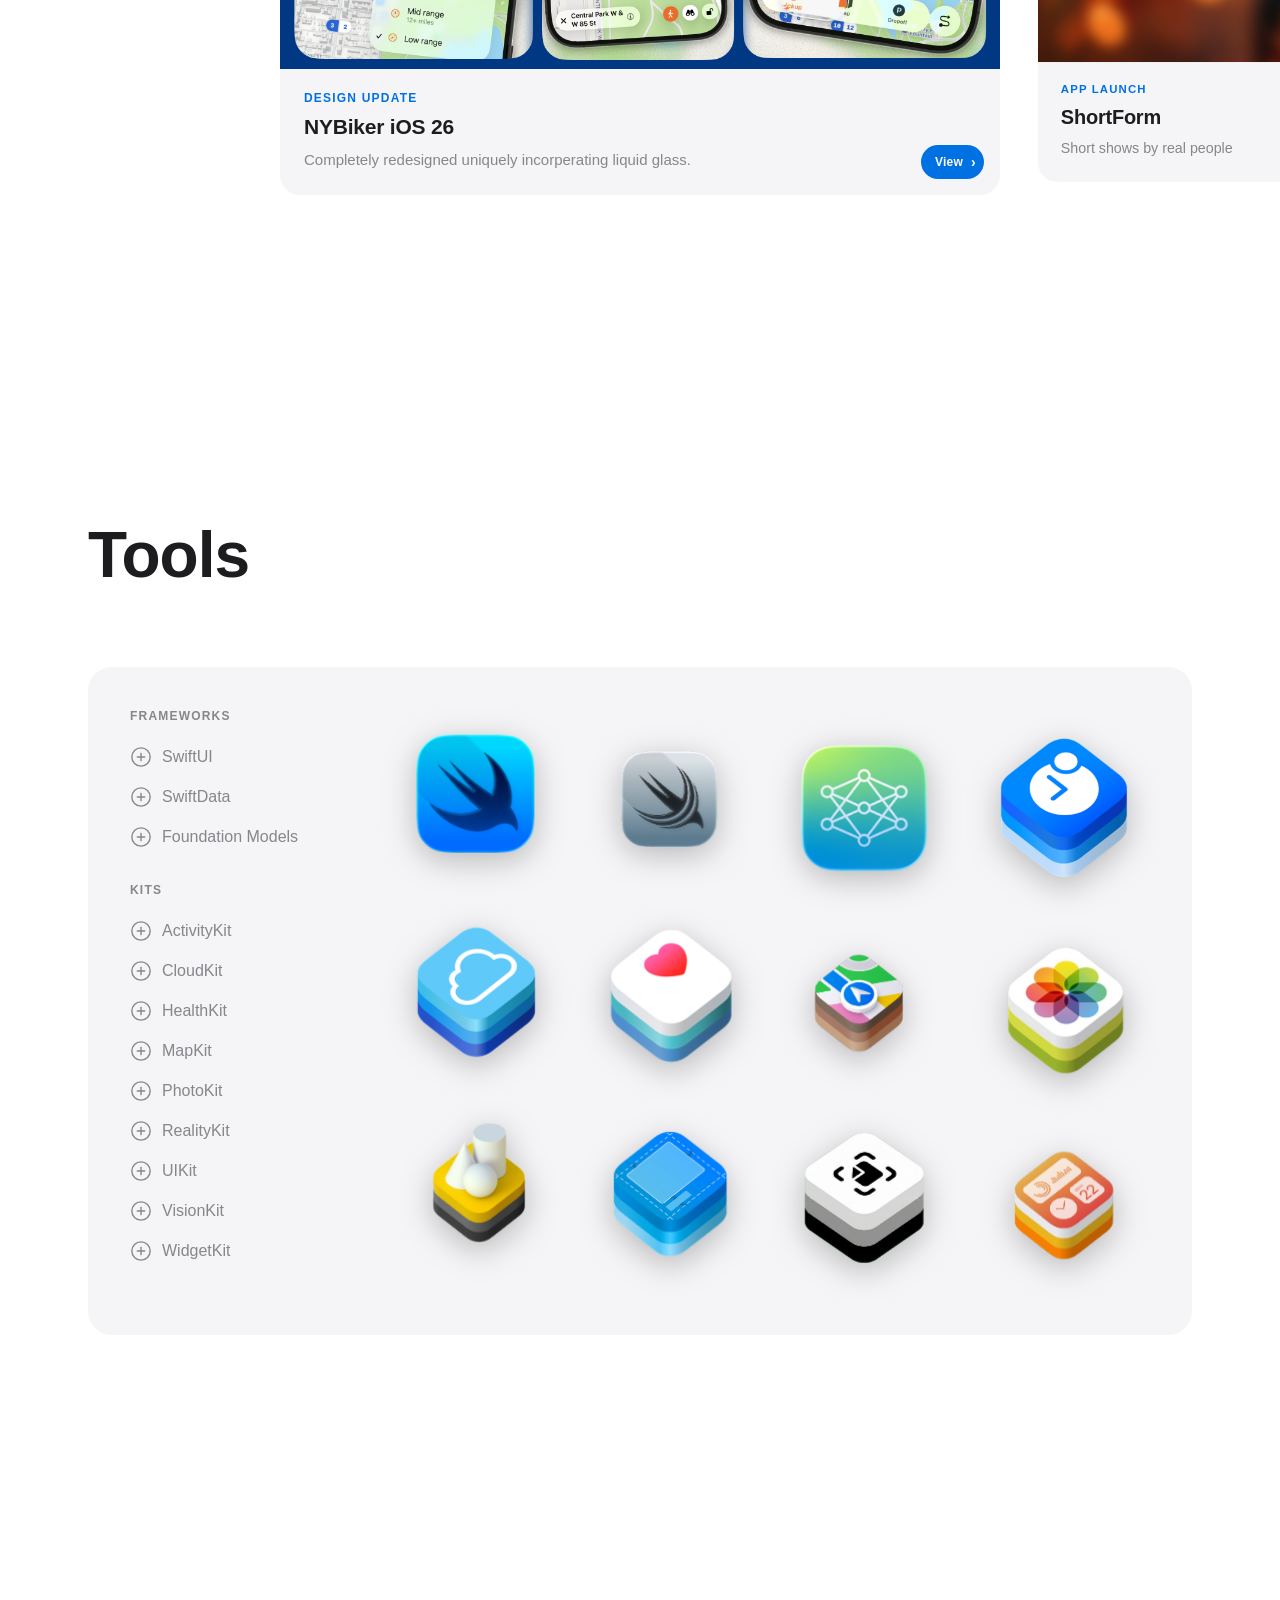
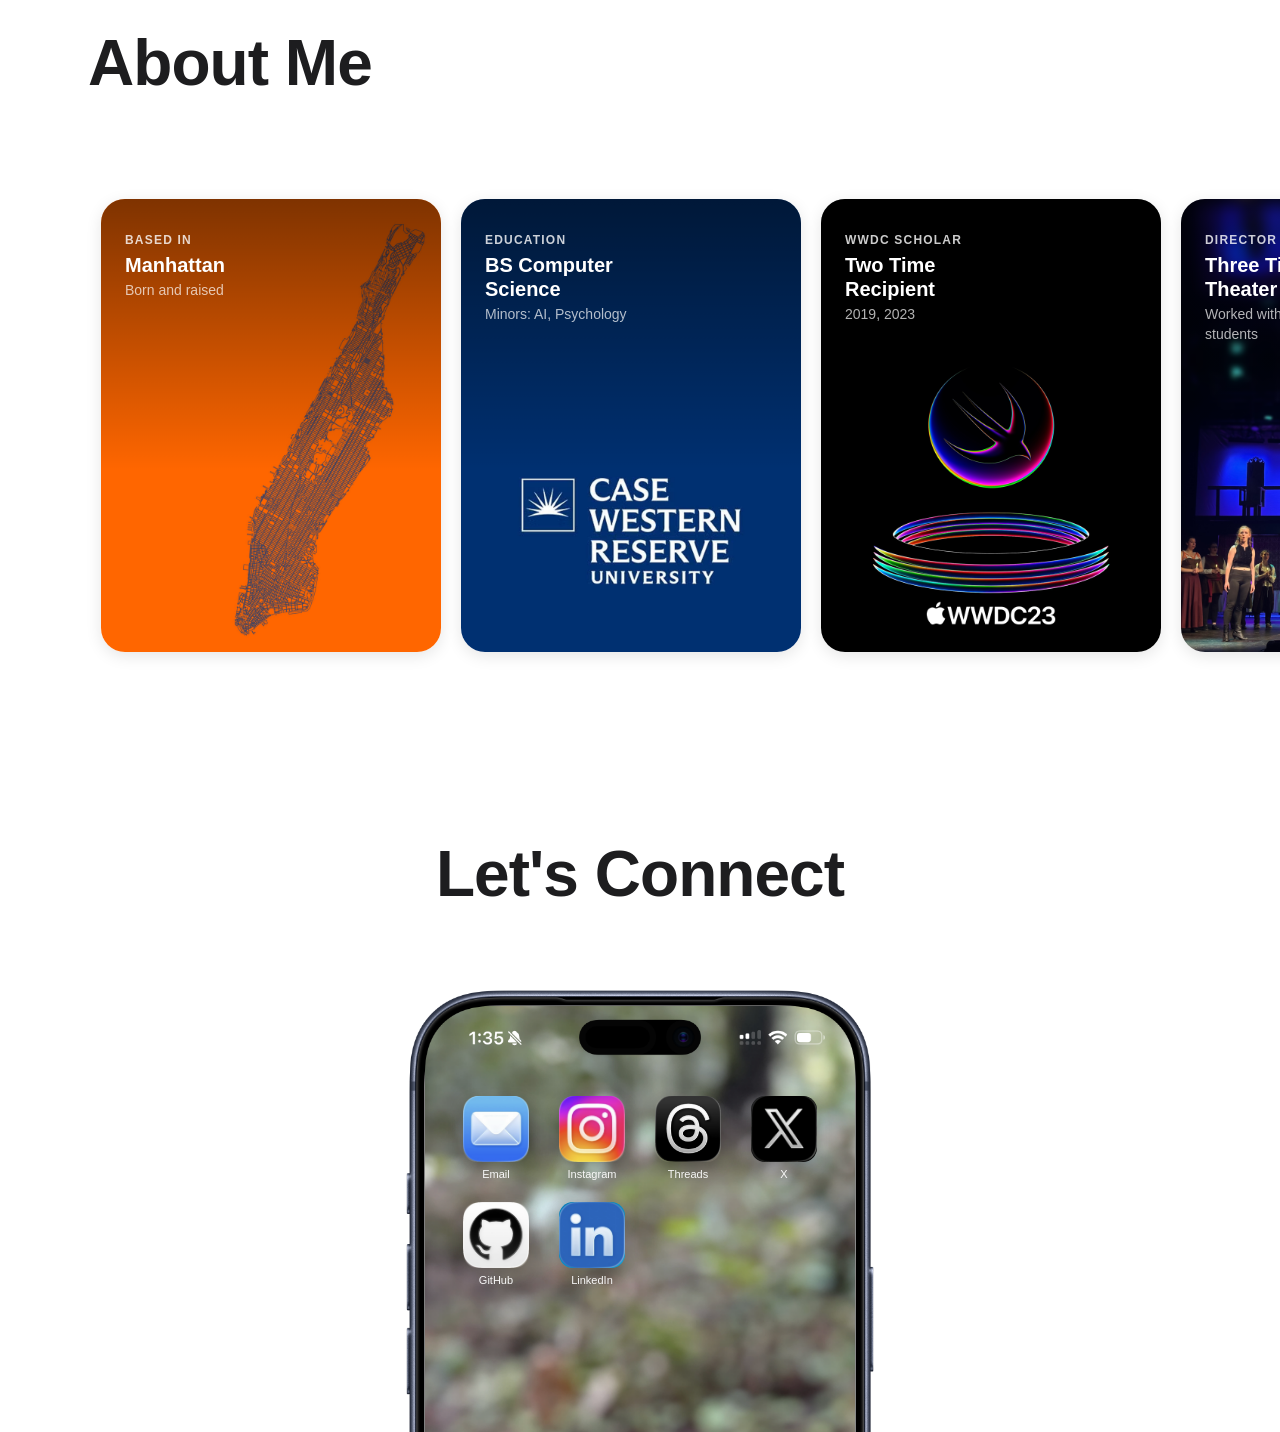
==== commit a3a8bf57: "major changes" ====
--- a/index.html
+++ b/index.html
@@ -126,6 +126,7 @@
         </div>
     </footer>
 
+    <script src="data/projects.js"></script>
     <script src="js/app-grid.js"></script>
     <script src="data/tools-data.js"></script>
     <script src="js/tools.js"></script>
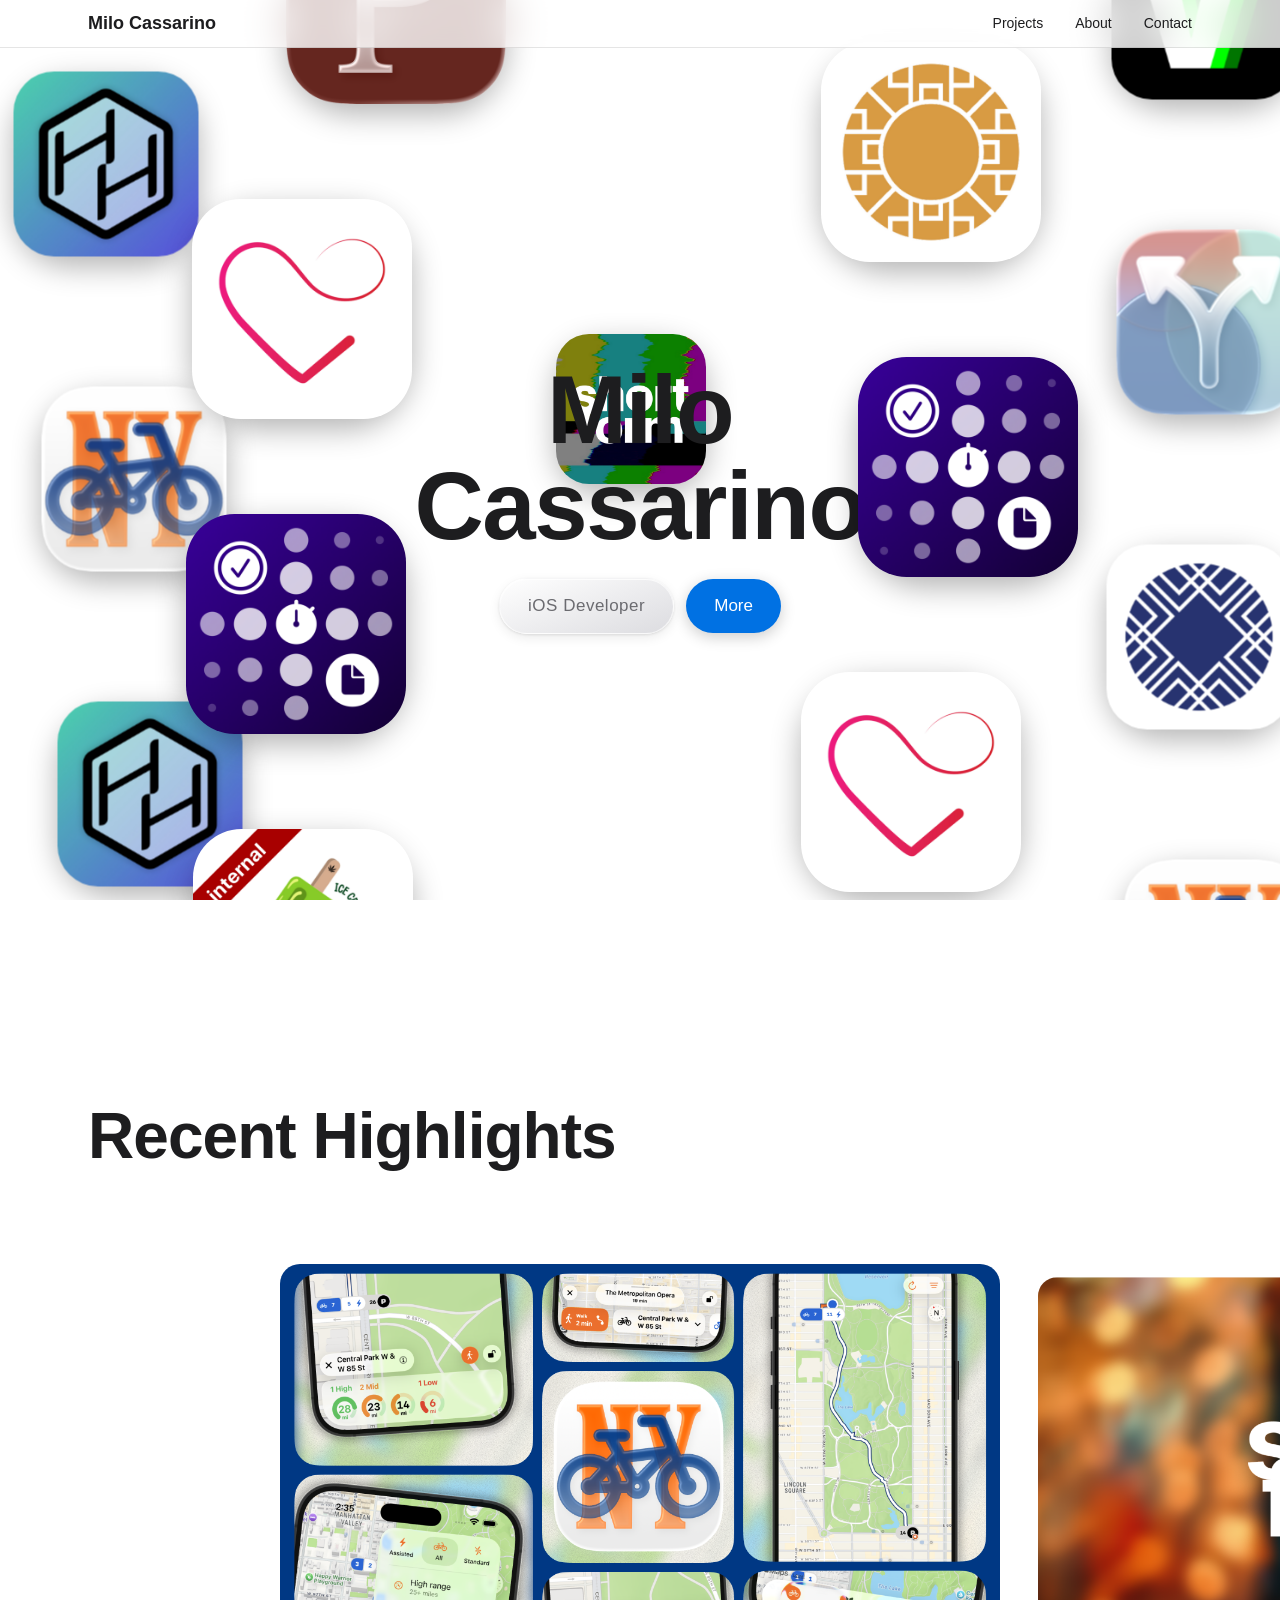
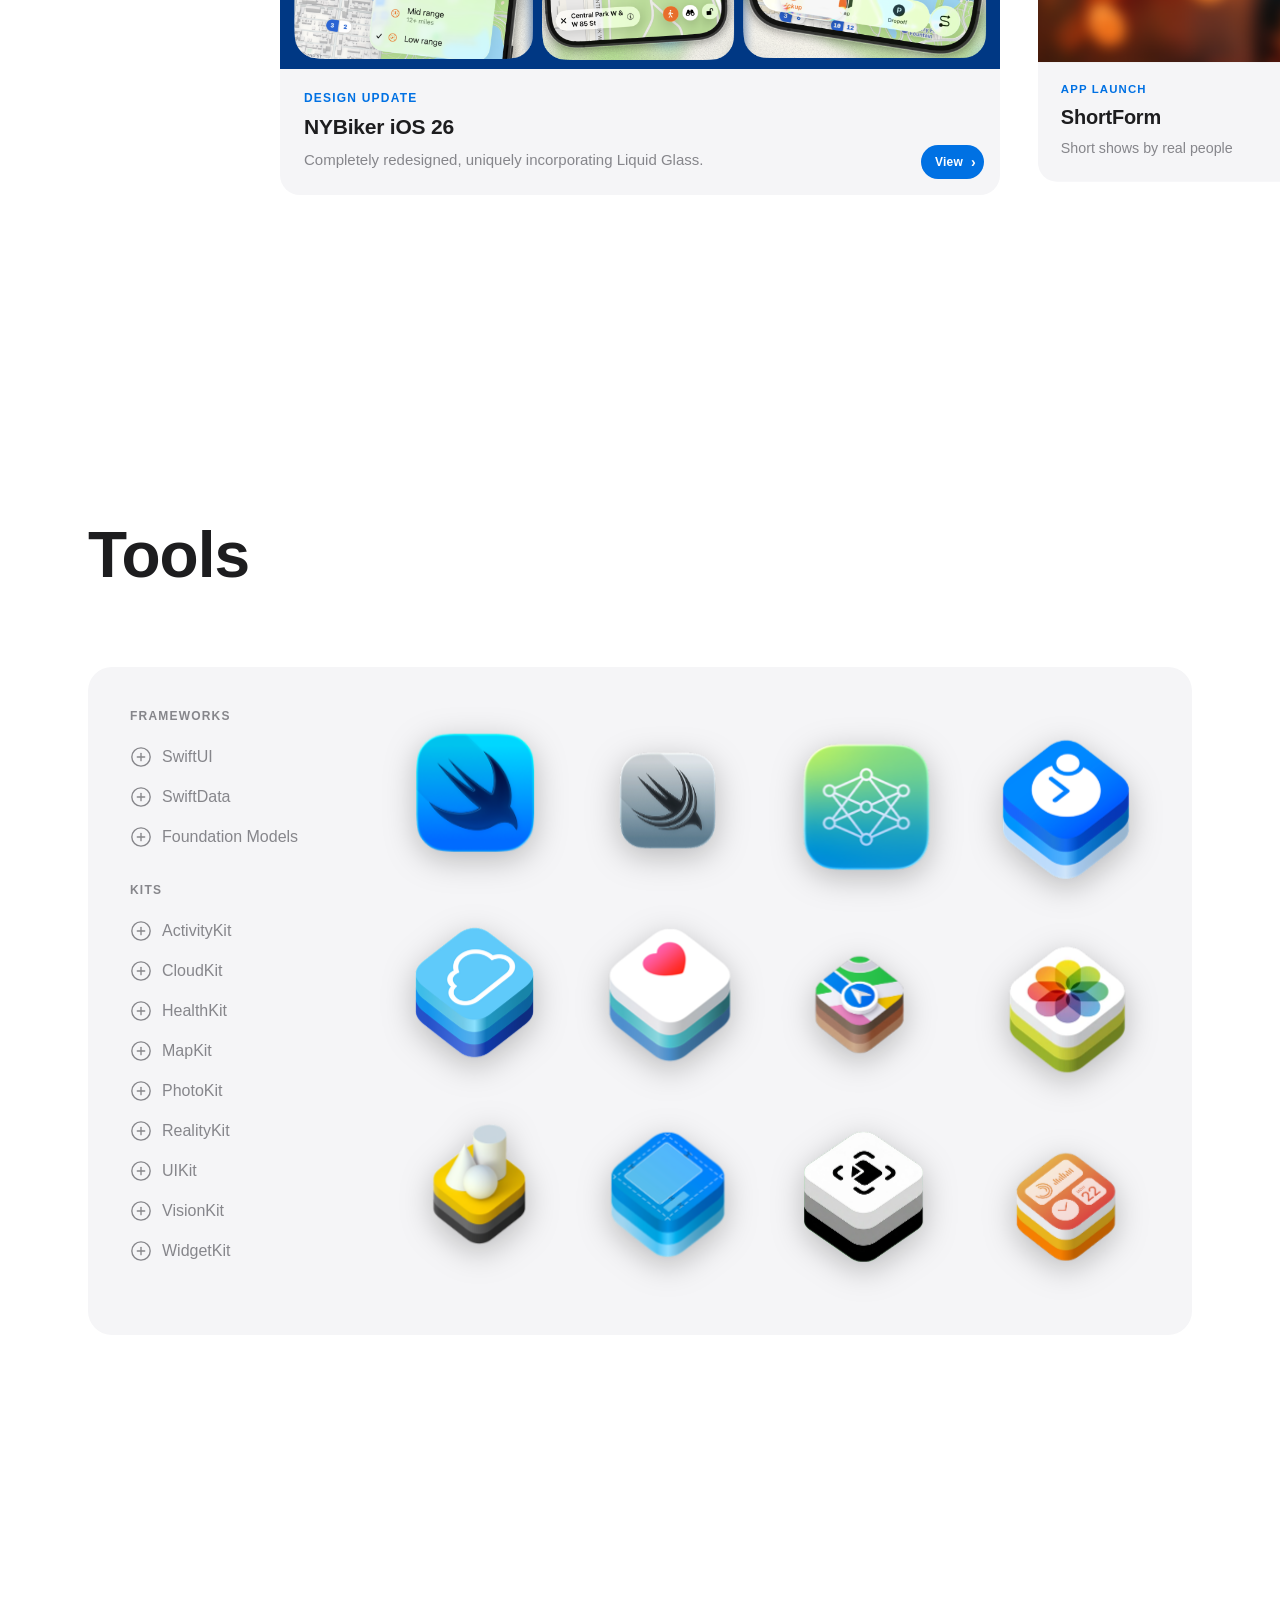
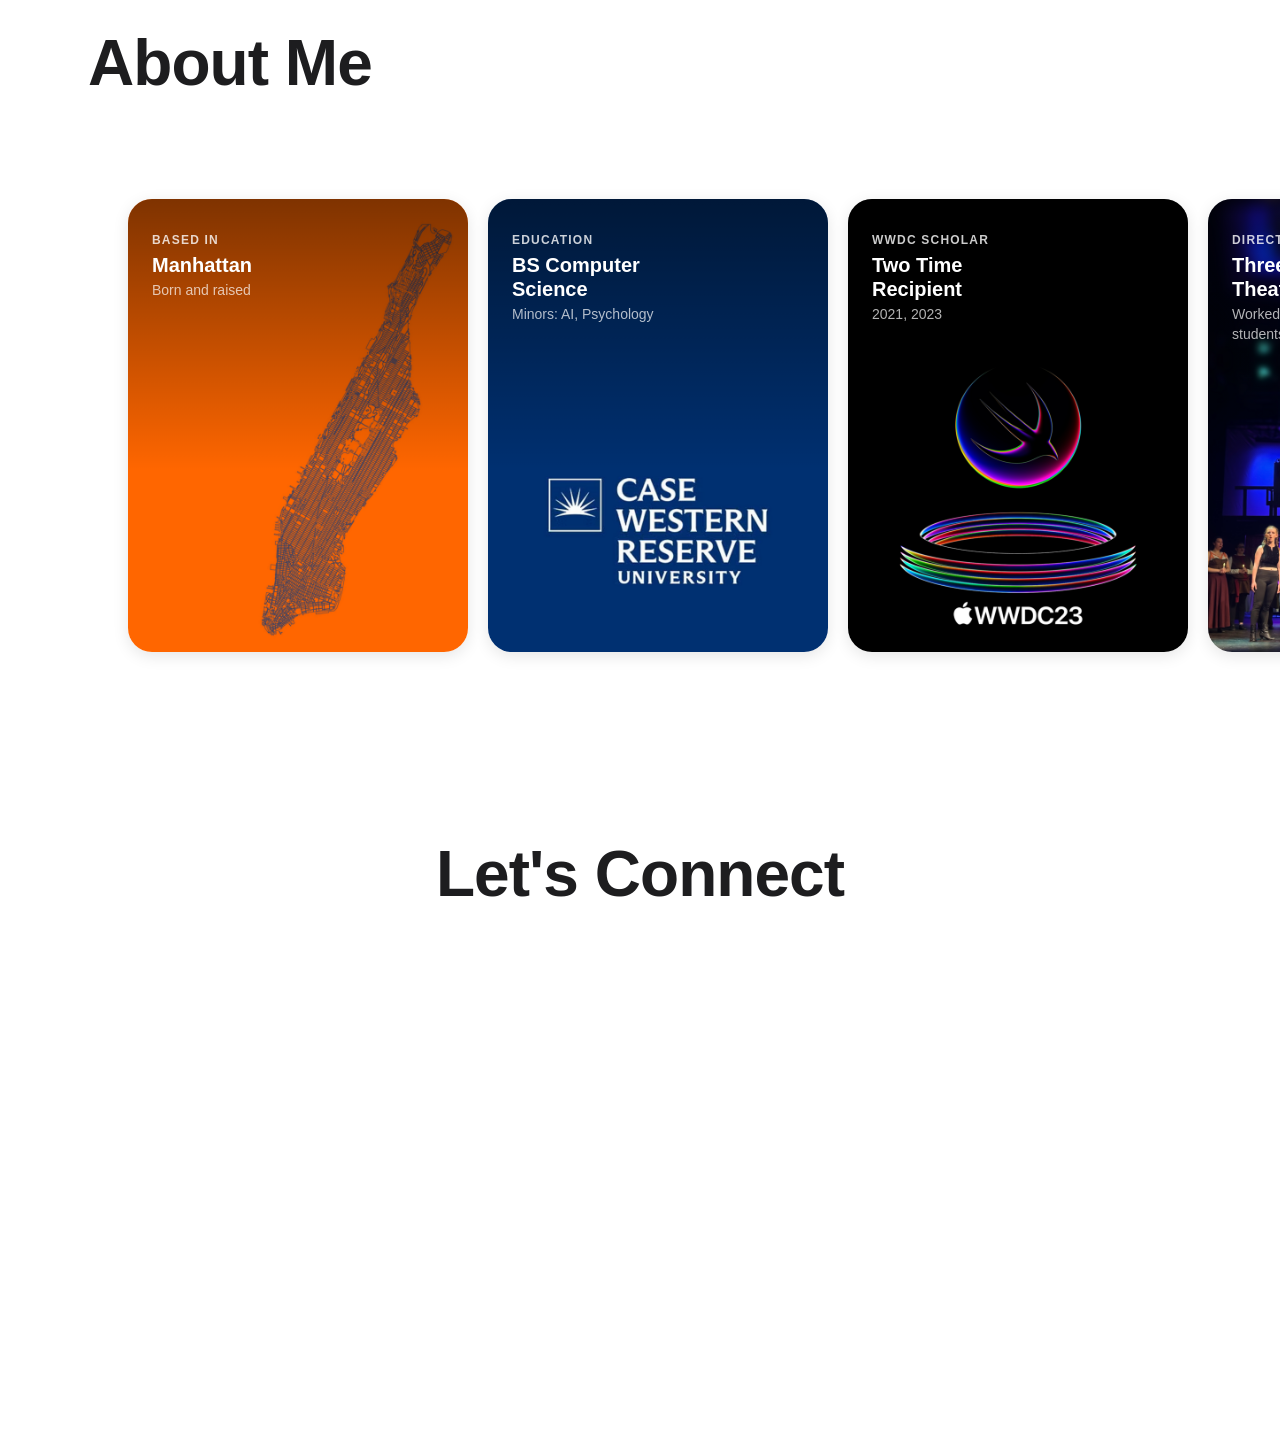
==== commit 2bf6e641: "WIP: content updates, image compression, and perf/cleanup pass Updates project descriptions and bios" ====
--- a/index.html
+++ b/index.html
@@ -115,9 +115,9 @@
         <div class="section-inner">
             <h2 class="section-title" id="contact-title">Let's Connect</h2>
             <div class="phone-frame">
-                <img src="images/Phone/PhoneBezel.png" alt="" class="phone-bezel" aria-hidden="true">
+                <img src="images/Phone/PhoneBezel.png" alt="" class="phone-bezel" aria-hidden="true" loading="lazy" decoding="async">
                 <div class="phone-screen-container">
-                    <img src="images/Phone/PhoneScreen.png" alt="" class="phone-screen-image" aria-hidden="true">
+                    <img src="images/Phone/PhoneScreen.png" alt="" class="phone-screen-image" aria-hidden="true" loading="lazy" decoding="async">
                     <div class="phone-icons-grid">
                         <!-- Icons generated by connect.js from connect-data.js -->
                     </div>
--- a/css/styles.css
+++ b/css/styles.css
@@ -161,7 +161,7 @@
     left: 0;
     width: 100%;
     height: 100%;
-    background: var(--background-page);
+    background: var(--background);
     opacity: 0;
     z-index: 100;
     pointer-events: none;
@@ -810,42 +810,6 @@
 }
 
 /* ==========================================
-   Section 4: Testimonials (TBD)
-   ========================================== */
-.testimonials-placeholder {
-    display: flex;
-    align-items: center;
-    justify-content: center;
-    min-height: 260px;
-    border: 2px dashed rgba(0, 0, 0, 0.12);
-    border-radius: 24px;
-}
-
-@media (prefers-color-scheme: dark) {
-    .testimonials-placeholder {
-        border-color: rgba(255, 255, 255, 0.1);
-    }
-}
-
-.testimonials-coming-soon {
-    font-size: 24px;
-    font-weight: 500;
-    color: var(--text-secondary);
-    opacity: 0.5;
-}
-
-.testim.phone-app-icon-label {
-    font-size: 8px;
-    /* Proportional font size */
-    margin-top: 4px;
-    color: rgba(255, 255, 255, 0.9);
-    text-align: center;
-    width: 100%;
-    opacity: 1;
-    /* Make standard labels clearly visible */
-}
-
-/* ==========================================
    Section 5: Connect — Phone Frame
    ========================================== */
 .section-connect {
@@ -873,6 +837,8 @@
     margin: 0;
     z-index: 5;
     pointer-events: none;
+    white-space: nowrap;
+    /* Prevent shrink-to-fit wrap on narrow viewports */
 }
 
 .phone-frame {
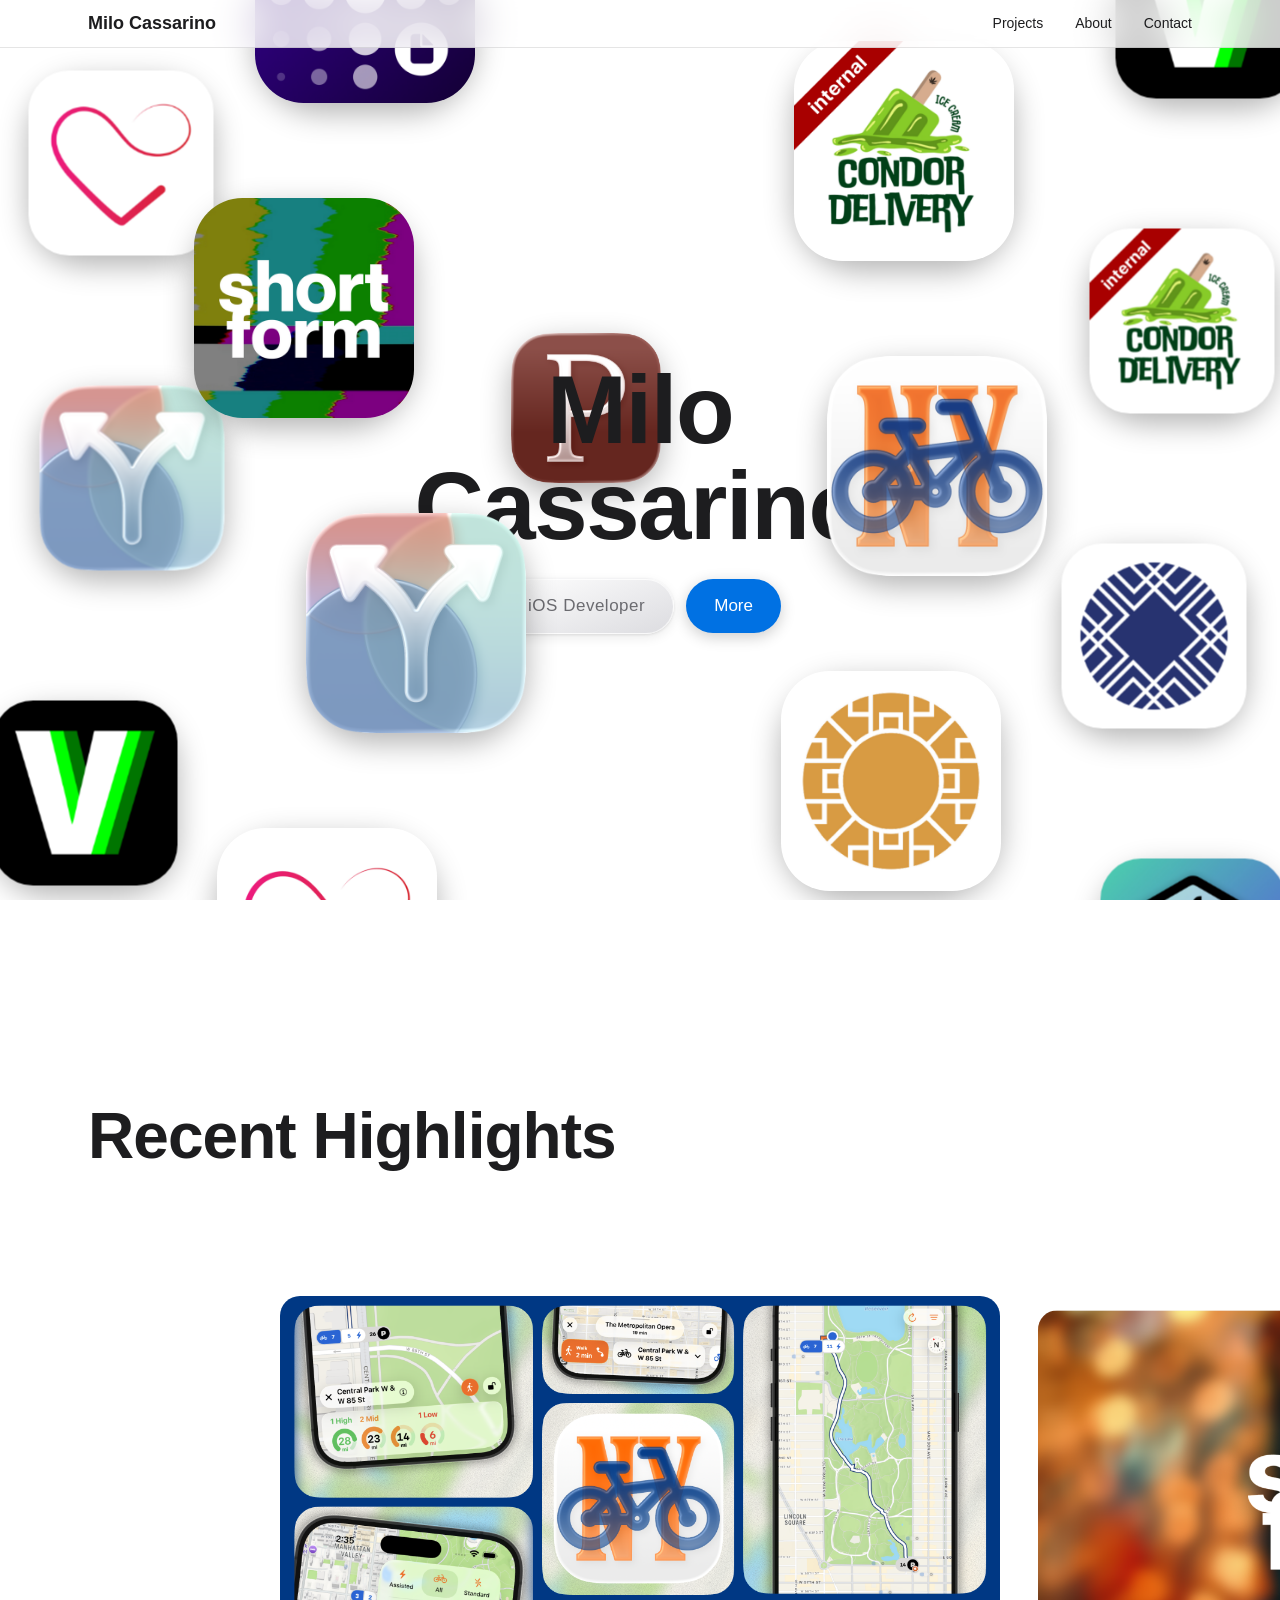
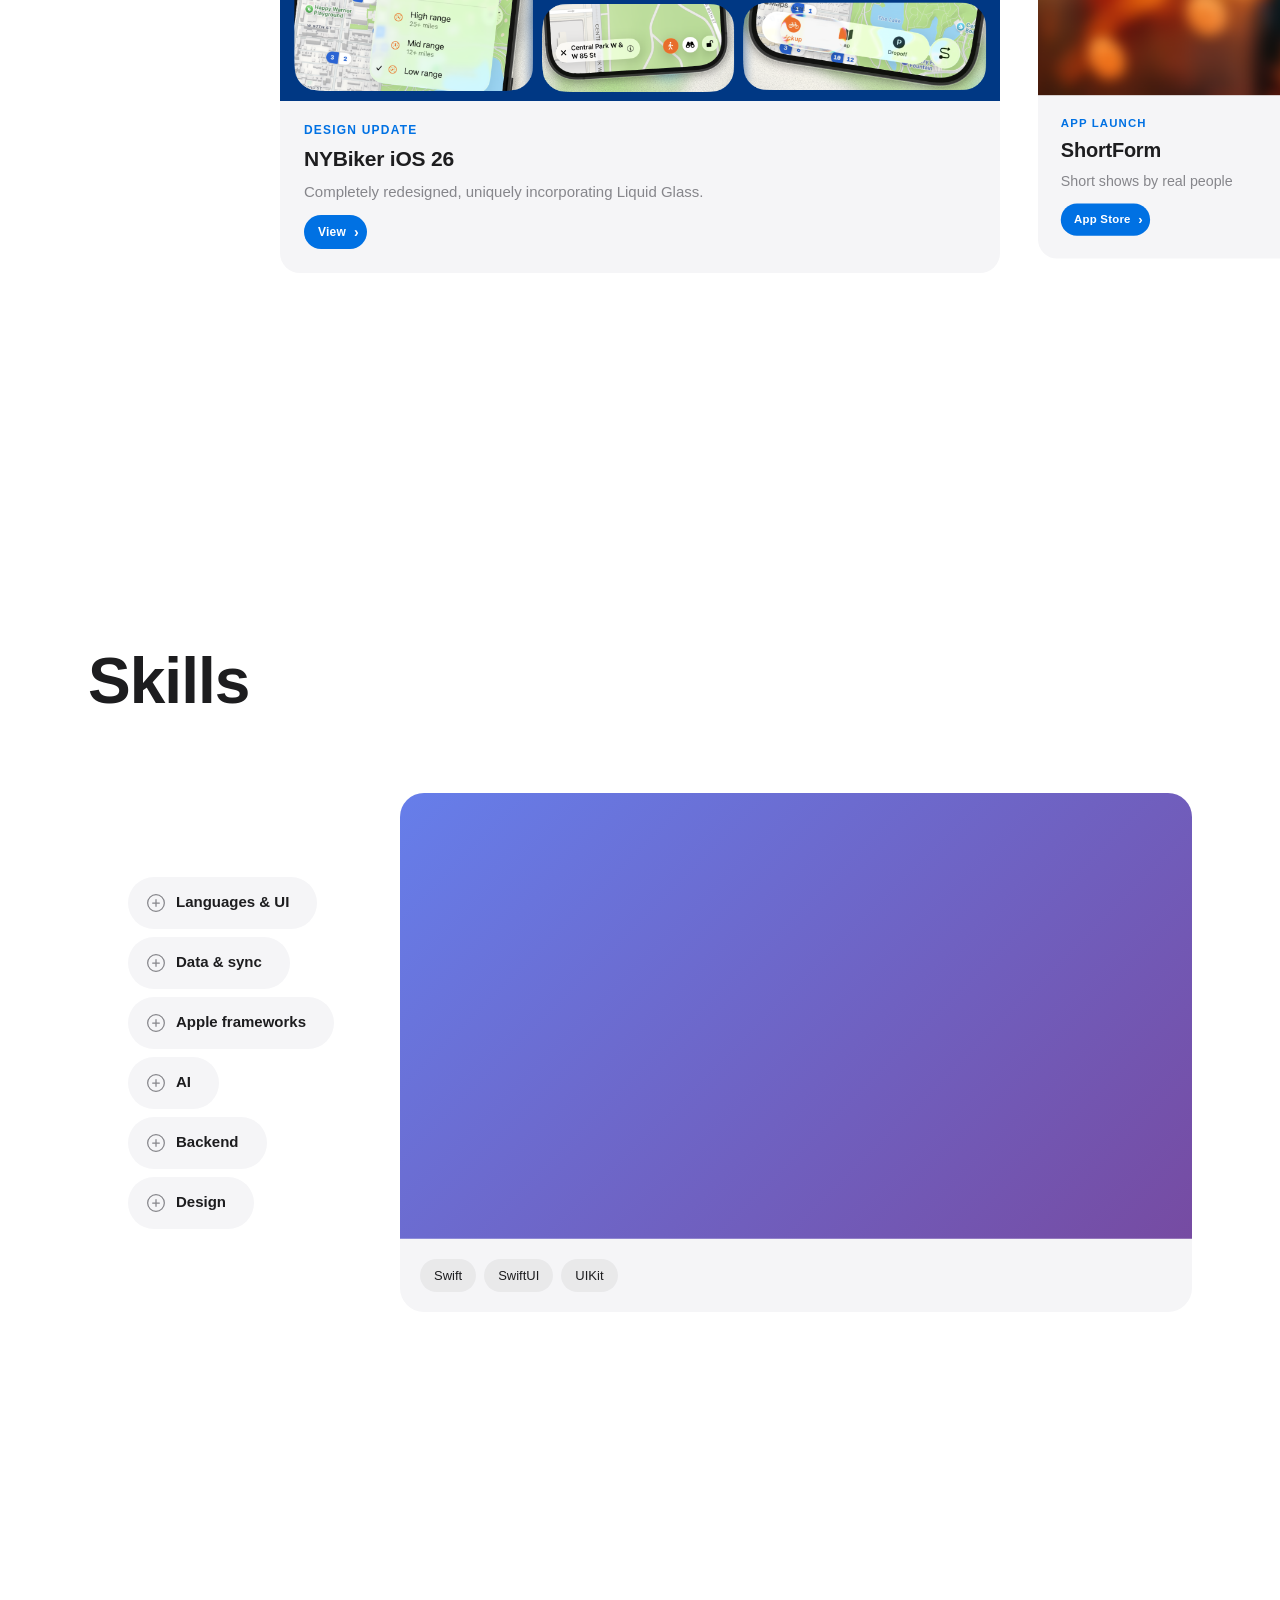
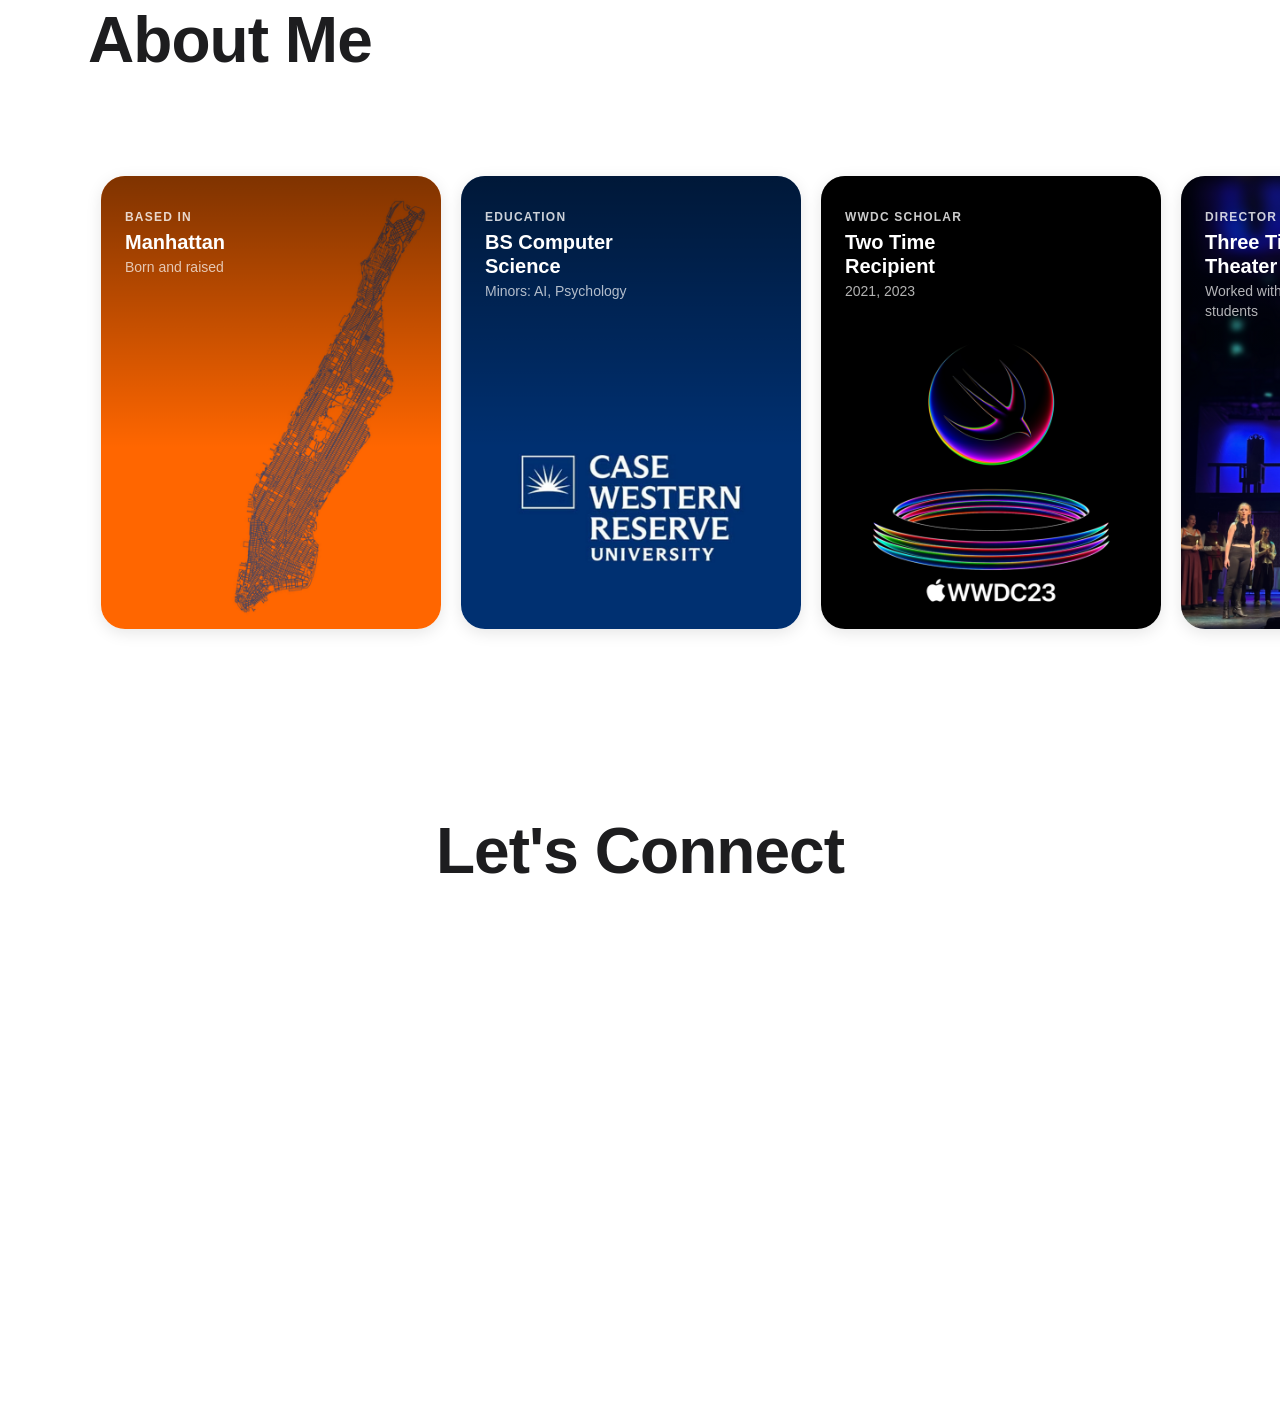
==== commit 472ee14a: "Replace Tools section with a Skills section Retires the old icon-grid Tools UI (which only covered A" ====
--- a/index.html
+++ b/index.html
@@ -75,23 +75,61 @@
             </div>
         </section>
 
-        <!-- Tools -->
-        <section class="section section-tools" aria-labelledby="tools-title">
+        <!-- Skills -->
+        <section class="section section-skills" aria-labelledby="skills-title">
             <div class="section-inner">
-                <h2 class="section-title" id="tools-title">Tools</h2>
-                <div class="tools-card">
-                    <div class="tools-container">
-                        <div class="tools-list" id="toolsList">
-                            <!-- List generated by tools.js -->
+                <h2 class="section-title" id="skills-title">Skills</h2>
+
+                <!-- Desktop: two panels side by side — a fixed-width capsule column
+                     (leading edge) and an image panel filling the rest, tags now live
+                     with the image, not inside the expanding capsule. Mobile keeps the
+                     original overlay model: a shared background image with a bottom
+                     pill row that expands a floating card. -->
+                <div class="skills-stack" id="skillsStack">
+                    <div class="skills-accordion-column">
+                        <div class="skills-accordion-nav-wrap" id="skillsAccordionNavWrap">
+                            <button type="button" class="skills-accordion-nav skills-accordion-nav-up" id="skillsAccordionUp" aria-label="Previous skill">
+                                <svg viewBox="0 0 24 24" width="16" height="16" fill="none" stroke="currentColor" stroke-width="2" stroke-linecap="round" stroke-linejoin="round" aria-hidden="true"><polyline points="6 15 12 9 18 15"/></svg>
+                            </button>
+                            <button type="button" class="skills-accordion-nav skills-accordion-nav-down" id="skillsAccordionDown" aria-label="Next skill">
+                                <svg viewBox="0 0 24 24" width="16" height="16" fill="none" stroke="currentColor" stroke-width="2" stroke-linecap="round" stroke-linejoin="round" aria-hidden="true"><polyline points="6 9 12 15 18 9"/></svg>
+                            </button>
                         </div>
-                        <div class="tools-display">
-                            <div class="tools-grid" id="toolsGrid" aria-hidden="false">
-                                <!-- Tool icons generated by tools.js -->
-                            </div>
-                            <div class="tools-detail" id="toolsDetail" aria-live="polite" aria-hidden="true">
-                                <img class="tools-detail-icon" src="" alt="">
-                                <h3 class="tools-detail-name"></h3>
-                                <p class="tools-detail-desc"></p>
+                        <div class="skills-accordion" id="skillsAccordion">
+                            <!-- .skills-accordion-item generated by skills.js -->
+                        </div>
+                    </div>
+                    <button type="button" class="skills-accordion-close" id="skillsAccordionClose" aria-label="Close">
+                        <svg viewBox="0 0 24 24" width="18" height="18" fill="none" stroke="currentColor" stroke-width="1.5" stroke-linecap="round" stroke-linejoin="round" aria-hidden="true"><circle cx="12" cy="12" r="10"/><line x1="9" y1="9" x2="15" y2="15"/><line x1="15" y1="9" x2="9" y2="15"/></svg>
+                    </button>
+
+                    <!-- Desktop-only image panel — its own card. Media sizes to
+                         background-size: contain so a transparent-background image
+                         sits inset on the card rather than being cropped edge to edge.
+                         display: contents on mobile (see CSS) so #skillsMedia behaves
+                         exactly as it did before this element existed. -->
+                    <div class="skills-image-panel">
+                        <div class="skills-media" id="skillsMedia" aria-hidden="true">
+                            <div class="skills-media-layer is-visible" data-layer="a"></div>
+                            <div class="skills-media-layer" data-layer="b"></div>
+                            <div class="skills-scrim" aria-hidden="true"></div>
+                        </div>
+                        <div class="skills-tags skills-image-tags" id="skillsImageTags"></div>
+                    </div>
+
+                    <!-- Mobile: bottom pill row + floating card -->
+                    <div class="skills-pillrow" id="skillsPillrow">
+                        <!-- .skills-pill buttons generated by skills.js -->
+                    </div>
+                    <button type="button" class="skills-card-nav skills-card-nav-prev" id="skillsPrev" aria-label="Previous skill">&lsaquo;</button>
+                    <button type="button" class="skills-card-nav skills-card-nav-next" id="skillsNext" aria-label="Next skill">&rsaquo;</button>
+                    <div class="skills-card" id="skillsCard" aria-hidden="true">
+                        <div class="skills-card-inner">
+                            <button type="button" class="skills-card-close" id="skillsClose" aria-label="Close">&times;</button>
+                            <div class="skills-card-content" id="skillsCardContent" aria-live="polite">
+                                <h3 class="skills-card-title" id="skillsTitle"></h3>
+                                <p class="skills-overview" id="skillsOverview"></p>
+                                <div class="skills-tags" id="skillsTags"></div>
                             </div>
                         </div>
                     </div>
@@ -128,8 +166,8 @@
 
     <script src="data/projects.js"></script>
     <script src="js/app-grid.js"></script>
-    <script src="data/tools-data.js"></script>
-    <script src="js/tools.js"></script>
+    <script src="data/skills-data.js"></script>
+    <script src="js/skills.js"></script>
     <script src="data/highlights-data.js"></script>
     <script src="js/highlights.js"></script>
     <script src="data/connect-data.js"></script>
--- a/css/styles.css
+++ b/css/styles.css
@@ -370,8 +370,11 @@
     /* Override default horizontal-scroll padding to center first & last cards */
     padding-left: calc(50vw - min(calc((100vw - 120px) / 2), 360px));
     padding-right: calc(50vw - min(calc((100vw - 120px) / 2), 360px));
-    padding-top: 16px;
-    padding-bottom: 32px;
+    /* Extra top/bottom room so the hover box-shadow (0 20px 60px) has space
+       to render — overflow-x: auto forces overflow-y to clip too, even
+       though it's set to visible */
+    padding-top: 48px;
+    padding-bottom: 80px;
     scroll-snap-type: x mandatory;
 }
 
@@ -382,19 +385,26 @@
     flex: 0 0 auto;
     width: min(calc(100vw - 120px), 720px);
     border-radius: 20px;
-    overflow: hidden;
     scroll-snap-align: center;
-    background: var(--card-background);
     text-decoration: none;
     color: var(--text-primary);
-    display: flex;
-    flex-direction: column;
     transition: transform 0.4s ease, box-shadow 0.4s ease;
     cursor: pointer;
     position: relative;
     transform: scale(0.95);
     opacity: 1;
     /* Ensure unfocused cards don't lose opacity */
+    /* overflow/background live on .highlight-card-inner so this element's
+       hover box-shadow isn't clipped by its own overflow:hidden */
+}
+
+.highlight-card-inner {
+    border-radius: inherit;
+    overflow: hidden;
+    background: var(--card-background);
+    display: flex;
+    flex-direction: column;
+    height: 100%;
 }
 
 .highlight-card.is-disabled {
@@ -424,11 +434,11 @@
     }
 }
 
-/* Plus indicator */
+/* Plus indicator — stacked in normal flow below the description, not
+   floating over it */
 .highlight-card-plus {
-    position: absolute;
-    bottom: 16px;
-    right: 16px;
+    align-self: flex-start;
+    margin-top: 8px;
     padding: 8px 8px 8px 14px;
     border-radius: 999px;
     background: var(--accent);
@@ -496,199 +506,305 @@
 }
 
 /* ==========================================
-   Section 2: Tools
+   Section 2: Skills
    ========================================== */
-.tools-card {
+/* Desktop (default here): two panels side by side — a fixed 280px capsule
+   column (leading edge) and an image panel filling the rest. This is a
+   real CSS Grid now, not an overlay — the capsule list sits in normal
+   flow next to the image rather than floating on top of it, so there's
+   no legibility scrim to worry about on this breakpoint.
+
+   Mobile (768px override below) reverts to the original overlay model:
+   .skills-image-panel collapses to display: contents (so #skillsMedia
+   behaves exactly as if it were a direct child of .skills-stack again),
+   and a bottom pill row expands a single floating card over the shared
+   background image — that's where the scrim still earns its keep. */
+.skills-stack {
+    position: relative;
+    width: 100%;
+    display: grid;
+    grid-template-columns: 280px 1fr;
+    gap: 32px;
+    align-items: stretch;
+}
+
+.skills-accordion-column {
+    display: flex;
+    align-items: center;
+    align-self: center;
+    gap: 12px;
+}
+
+/* Desktop-only card holding the per-category image + its tags. */
+.skills-image-panel {
     background: var(--card-background);
     border-radius: 24px;
-    padding: 40px;
-    overflow: visible;
-}
-
-.tools-container {
-    display: grid;
-    grid-template-columns: 240px 1fr;
-    gap: 24px;
-    align-items: stretch;
-    /* Allow tools display to fill vertical space */
-    min-height: 450px;
-}
-
-.tools-list {
-    position: sticky;
-    top: calc(var(--nav-height) + 40px);
-}
-
-.tools-group {
-    margin-bottom: 24px;
-}
-
-.tools-group-title {
+    overflow: hidden;
+    display: flex;
+    flex-direction: column;
+}
+
+.skills-media {
+    position: relative;
+    width: 100%;
+    aspect-ratio: 16 / 9;
+    flex-shrink: 0;
+    /* contain, not cover — a transparent-background image should sit
+       inset on the card's own color, not get cropped edge to edge. */
+    background-size: contain;
+    background-position: center;
+    background-repeat: no-repeat;
+}
+
+.skills-media-layer {
+    position: absolute;
+    inset: 0;
+    opacity: 0;
+    background-size: contain;
+    background-position: center;
+    background-repeat: no-repeat;
+    transition: opacity 0.3s ease;
+}
+
+.skills-media-layer.is-visible {
+    opacity: 1;
+}
+
+.skills-image-tags {
+    padding: 20px;
+}
+
+/* Legibility scrim for the mobile overlay — irrelevant on desktop, where
+   the capsule list no longer sits on top of the image. */
+.skills-scrim {
+    display: none;
+}
+
+/* Shared text styles used by both the desktop accordion panel and the
+   mobile card content */
+/* Base (desktop) text styles — the accordion sits on real card material,
+   so this follows the theme like any other card. Mobile overrides these
+   back to a white/translucent treatment further down, since the mobile
+   card floats directly on the image rather than on opaque card material. */
+.skills-overview {
+    font-size: 13.5px;
+    line-height: 1.5;
     color: var(--text-secondary);
-    margin-bottom: 12px;
-    padding-left: 2px;
-}
-
-.tools-group-items {
-    list-style: none;
-    padding: 0;
-    margin: 0;
-}
-
-.tool-name {
-    font-size: 16px;
-    font-weight: 400;
-    padding: 8px 2px;
+    margin: 0 0 12px;
+}
+
+.skills-tags {
+    display: flex;
+    flex-wrap: wrap;
+    gap: 8px;
+}
+
+.skills-tag {
+    font-size: 13px;
+    font-weight: 500;
+    color: var(--text-primary);
+    background: rgba(0, 0, 0, 0.05);
+    border-radius: 980px;
+    padding: 7px 14px;
+}
+
+@media (prefers-color-scheme: dark) {
+    .skills-tag {
+        background: rgba(255, 255, 255, 0.08);
+    }
+}
+
+/* ── Desktop: leading-edge accordion ─────────────────────────────────── */
+/* In normal flow now (a flex child of .skills-accordion-column), vertically
+   centered via that column's own align-items: center rather than absolute
+   positioning. max-height/overflow-y is a safety net in case content ever
+   exceeds the available height. align-items: flex-start lets collapsed
+   items hug their own content width instead of stretching to the 280px
+   column; .is-open opts back into the full width. */
+.skills-accordion {
+    width: 280px;
+    max-height: calc(100% - 48px);
+    display: flex;
+    flex-direction: column;
+    align-items: flex-start;
+    gap: 8px;
+    overflow-y: auto;
+}
+
+.skills-accordion-nav-wrap {
+    display: flex;
+    flex-direction: column;
+    gap: 8px;
+    flex-shrink: 0;
+    /* 0, not display: none — stays in place (no layout shift) and just
+       fades in once something is selected */
+    opacity: 0;
+    pointer-events: none;
+    transition: opacity 0.25s ease;
+}
+
+.skills-accordion-nav-wrap.has-open {
+    opacity: 1;
+    pointer-events: auto;
+}
+
+.skills-accordion-nav {
+    width: 28px;
+    height: 28px;
+    border-radius: 50%;
+    background: rgba(0, 0, 0, 0.35);
+    color: #fff;
+    border: none;
+    display: flex;
+    align-items: center;
+    justify-content: center;
     cursor: pointer;
-    color: var(--text-secondary);
-    transition: color 0.25s ease;
-    border-radius: 8px;
+}
+
+/* Single close control for the whole box, top-right of .skills-stack —
+   not per-item. Same show/hide-by-opacity treatment as the steppers. */
+.skills-accordion-close {
+    position: absolute;
+    top: 24px;
+    right: 24px;
+    z-index: 2;
+    width: 36px;
+    height: 36px;
+    border-radius: 50%;
+    background: rgba(0, 0, 0, 0.35);
+    color: #fff;
+    border: none;
+    display: flex;
+    align-items: center;
+    justify-content: center;
+    opacity: 0;
+    pointer-events: none;
+    transition: opacity 0.25s ease;
+    cursor: pointer;
+}
+
+.skills-accordion-close.is-visible {
+    opacity: 1;
+    pointer-events: auto;
+}
+
+/* Items are real card material now, matching every other card on the
+   site — not a translucent glass tint. */
+.skills-accordion-item {
+    /* border-radius is fixed at exactly half of .skills-accordion-head's
+       fixed height (52px / 2 = 26px) — not recalculated when the item
+       grows taller on expand. That constant is what makes it read as a
+       true capsule while collapsed (radius = half height = fully round
+       ends) and cleanly settle into an ordinary rounded rectangle once
+       expanded, instead of staying pill-shaped at a much taller height. */
+    flex-shrink: 0;
+    max-width: 100%;
+    border-radius: 26px;
+    overflow: hidden;
+    background: var(--card-background);
+    /* --skills-item-w is measured once in JS (the head's natural content
+       width — CSS alone can't transition to/from auto/shrink-to-fit) so
+       this can animate the same way the height does. Falls back to auto
+       for the instant before JS runs. */
+    width: var(--skills-item-w, auto);
+    transition: width 0.35s cubic-bezier(0.4, 0, 0.2, 1);
+}
+
+.skills-accordion-item.is-open {
+    width: 280px;
+}
+
+.skills-accordion-head {
     display: flex;
     align-items: center;
     gap: 10px;
-    width: 100%;
-    text-align: left;
+    height: 52px;
+    padding: 0 28px 0 18px;
     background: none;
     border: none;
     font: inherit;
-    appearance: none;
-}
-
-.tool-name:hover {
+    text-align: left;
     color: var(--text-primary);
-}
-
-.tool-name.active {
-    color: var(--text-primary);
-    font-weight: 600;
-}
-
-/* Capsule toggle +/- circle icons */
-.tool-toggle {
-    width: 22px;
-    height: 22px;
+    cursor: pointer;
+    white-space: nowrap;
+}
+
+.skills-accordion-icon {
+    width: 20px;
+    height: 20px;
     flex-shrink: 0;
-    transition: all 0.25s ease;
-    background-size: contain;
-    background-repeat: no-repeat;
-    background-position: center;
-    /* plus.circle outline — gray */
-    background-image: url("data:image/svg+xml,%3Csvg xmlns='http://www.w3.org/2000/svg' viewBox='0 0 24 24' fill='none' stroke='%2386868b' stroke-width='1.5' stroke-linecap='round' stroke-linejoin='round'%3E%3Ccircle cx='12' cy='12' r='10'/%3E%3Cline x1='12' y1='8' x2='12' y2='16'/%3E%3Cline x1='8' y1='12' x2='16' y2='12'/%3E%3C/svg%3E");
-}
-
-.tool-name.active .tool-toggle {
-    /* minus.circle.fill — accent filled */
-    background-image: url("data:image/svg+xml,%3Csvg xmlns='http://www.w3.org/2000/svg' viewBox='0 0 24 24'%3E%3Ccircle cx='12' cy='12' r='10' fill='%230071e3'/%3E%3Cline x1='8' y1='12' x2='16' y2='12' stroke='white' stroke-width='2' stroke-linecap='round'/%3E%3C/svg%3E");
-}
-
-@media (prefers-color-scheme: dark) {
-    .tool-name.active .tool-toggle {
-        background-image: url("data:image/svg+xml,%3Csvg xmlns='http://www.w3.org/2000/svg' viewBox='0 0 24 24'%3E%3Ccircle cx='12' cy='12' r='10' fill='%232997ff'/%3E%3Cline x1='8' y1='12' x2='16' y2='12' stroke='white' stroke-width='2' stroke-linecap='round'/%3E%3C/svg%3E");
-    }
-}
-
-/* Tools display area */
-.tools-display {
-    position: relative;
-    height: 100%;
-    /* Stretch to container height */
-    min-height: 400px;
-    overflow: visible;
-}
-
-/* Floating icons grid (non-uniform layout, positioned by JS) */
-.tools-grid {
-    position: relative;
-    width: 100%;
-    height: 100%;
-    min-height: 400px;
-    margin: 0 auto;
-    transition: opacity 0.35s ease, transform 0.35s ease;
-    overflow: visible;
-}
-
-.tools-grid.is-hidden {
-    opacity: 0;
-    transform: scale(0.96);
-    pointer-events: none;
-    position: absolute;
-    top: 0;
-    left: 0;
-    right: 0;
-}
-
-.tool-icon-item {
-    position: absolute;
-    top: 0;
-    left: 0;
-    cursor: pointer;
-    will-change: transform;
-    background: none !important;
-    border-radius: 22%;
-    overflow: visible;
-    filter: drop-shadow(0 8px 16px rgba(0, 0, 0, 0.25));
-    transition: filter 0.3s ease;
-}
-
-.tool-icon-item:hover {
-    z-index: 10;
-    filter: drop-shadow(0 10px 20px rgba(0, 0, 0, 0.3));
-}
-
-.tool-icon-item img {
-    width: 100%;
-    height: 100%;
-    object-fit: contain;
-    border-radius: 22%;
-    display: block;
-}
-
-/* Tools detail view */
-.tools-detail {
-    display: flex;
-    flex-direction: column;
+    color: var(--text-secondary);
+    display: flex;
     align-items: center;
     justify-content: center;
-    text-align: center;
+    opacity: 1;
+    transition: opacity 0.2s ease;
+}
+
+.skills-accordion-icon svg {
+    display: block;
+}
+
+/* The focused item's own plus hides — closing is handled by the single
+   .skills-accordion-close control for the whole box, not per item. */
+.skills-accordion-item.is-open .skills-accordion-icon {
     opacity: 0;
-    transform: scale(0.96);
-    transition: opacity 0.35s ease, transform 0.35s ease;
-    position: absolute;
-    top: 0;
-    left: 0;
-    right: 0;
-    bottom: 0;
-    pointer-events: none;
-}
-
-.tools-detail.is-visible {
-    opacity: 1;
-    transform: scale(1);
-    pointer-events: auto;
-    position: relative;
-}
-
-.tools-detail-icon {
-    width: 160px;
-    height: 160px;
-    border-radius: 22%;
-    object-fit: cover;
-    filter: drop-shadow(0 20px 50px rgba(0, 0, 0, 0.2));
-    margin-bottom: 28px;
-}
-
-.tools-detail-name {
-    font-size: 32px;
+}
+
+.skills-accordion-name {
+    font-size: 15px;
     font-weight: 600;
-    letter-spacing: -0.01em;
-    margin-bottom: 8px;
-}
-
-.tools-detail-desc {
-    font-size: 17px;
-    color: var(--text-secondary);
-    max-width: 440px;
-    line-height: 1.6;
+}
+
+.skills-accordion-body {
+    display: grid;
+    grid-template-rows: 0fr;
+    /* Deliberately NOT a percentage — the item itself now animates its
+       own width too, and if this tracked that live (100%), the panel's
+       text would reflow continuously as the item's box resizes, which
+       recomputes the grid row's 1fr target every frame and makes the
+       height animation jump around. Pinning this to the SAME explicit
+       values as the item's own width/is-open width (rather than a live
+       percentage of it) keeps the panel content at a stable width for
+       the whole transition — item's outer box is still free to animate
+       its width smoothly in sync, clipped against by its own
+       overflow: hidden, with no visible seam. */
+    width: var(--skills-item-w, auto);
+    /* On close, width must NOT change until the height transition has
+       finished — if it does, the text reflows into a near-zero-width
+       column mid-shrink (nearly every word on its own line), the row's
+       1fr/0fr height target is computed off that ballooned content
+       height, and the box visibly jumps tall before collapsing. Delaying
+       the (instant, 0s) width change by the same 0.35s as the height
+       transition keeps the width stable for the whole shrink, so there's
+       nothing to reflow until after it's already collapsed. */
+    transition: grid-template-rows 0.35s cubic-bezier(0.4, 0, 0.2, 1),
+                width 0s linear 0.35s;
+}
+
+.skills-accordion-item.is-open .skills-accordion-body {
+    grid-template-rows: 1fr;
+    width: 280px;
+    /* On open, width must snap immediately (no delay) so the text is
+       already laid out at its final width before/as the height grows. */
+    transition: grid-template-rows 0.35s cubic-bezier(0.4, 0, 0.2, 1),
+                width 0s linear 0s;
+}
+
+.skills-accordion-body-inner {
+    overflow: hidden;
+}
+
+.skills-accordion-panel {
+    padding: 0 28px 16px 18px;
+}
+
+/* ── Mobile pill row / floating card / nav arrows ────────────────────
+   Hidden on desktop; shown by the 768px override below. */
+.skills-pillrow,
+.skills-card,
+.skills-card-nav {
+    display: none;
 }
 
 /* ==========================================
@@ -1018,77 +1134,202 @@
         font-size: 14px;
     }
 
-    /* Tools */
-    .tools-card {
-        padding: 24px;
+    /* Skills — the desktop two-panel layout (capsule column + image card)
+       is swapped out entirely for the original overlay model: a shared
+       background image with a bottom pill row that expands a single
+       floating card. Image goes much taller (3:4) so there's real room
+       for the row plus an expanded card without either feeling cramped. */
+    .skills-stack {
+        /* Back to a plain positioning context, not a grid — .skills-media,
+           .skills-pillrow, .skills-card etc. all go back to being
+           absolutely-positioned children of this directly, exactly as
+           before the desktop two-panel layout existed. */
+        display: block;
+    }
+
+    .skills-accordion-column,
+    .skills-accordion-close {
+        display: none;
+    }
+
+    /* .skills-image-panel dissolves (no box of its own) so #skillsMedia
+       and .skills-image-tags behave as if they were direct children of
+       .skills-stack again — but .skills-image-tags itself is still
+       desktop-only content (mobile tags live in the floating card's own
+       #skillsTags), so hide it explicitly. */
+    .skills-image-panel {
+        display: contents;
+    }
+
+    .skills-image-tags {
+        display: none;
+    }
+
+    /* Legibility scrim behind the pill row / floating card — this is
+       where it actually earns its keep, unlike on desktop. */
+    .skills-scrim {
+        display: block;
+        position: absolute;
+        inset: 0;
+        z-index: 1;
+        pointer-events: none;
+        background: linear-gradient(180deg, rgba(0, 0, 0, 0.1) 0%, rgba(0, 0, 0, 0.5) 100%);
+    }
+
+    /* Restore the white/translucent treatment for these shared classes —
+       the mobile card floats directly on the image, not on opaque card
+       material like the desktop accordion does. */
+    .skills-overview {
+        color: rgba(255, 255, 255, 0.85);
+    }
+
+    .skills-tag {
+        color: #fff;
+        background: rgba(255, 255, 255, 0.18);
+    }
+
+    .skills-media {
+        aspect-ratio: 3 / 4;
         border-radius: 20px;
     }
 
-    .tools-container {
-        grid-template-columns: 1fr;
-        gap: 24px;
-    }
-
-    .tools-list {
-        position: static;
+    .skills-pillrow {
         display: flex;
-        gap: 16px;
+        position: absolute;
+        left: 16px;
+        right: 16px;
+        bottom: 16px;
+        z-index: 2;
+        gap: 8px;
         overflow-x: auto;
         scrollbar-width: none;
         -ms-overflow-style: none;
-        padding-bottom: 8px;
-        margin-left: -24px;
-        margin-right: -24px;
-        padding-left: 24px;
-        padding-right: 24px;
-    }
-
-    .tools-list::-webkit-scrollbar {
+        transition: opacity 0.25s ease;
+    }
+
+    .skills-pillrow::-webkit-scrollbar {
         display: none;
     }
 
-    .tools-group {
-        margin-bottom: 0;
+    .skills-pillrow.is-hidden {
+        opacity: 0;
+        pointer-events: none;
+    }
+
+    .skills-pill {
         flex: 0 0 auto;
-    }
-
-    .tools-group-items {
         display: flex;
-        gap: 4px;
-    }
-
-    .tool-name {
+        align-items: center;
+        gap: 8px;
+        padding: 10px 16px;
+        border-radius: 980px;
+        background: rgba(0, 0, 0, 0.45);
+        color: #fff;
+        border: none;
+        font: inherit;
+        font-size: 14px;
+        font-weight: 600;
         white-space: nowrap;
-        padding: 6px 14px;
-        font-size: 14px;
-        border-radius: 980px;
-        background: rgba(0, 0, 0, 0.04);
-    }
-
-    .tool-name.active {
-        background: var(--accent);
-        color: white;
-    }
-
-    .tool-toggle {
-        display: none;
-    }
-
-    .tools-display {
-        min-height: 280px;
-    }
-
-    .tools-grid {
-        min-height: 280px;
-    }
-
-    .tools-detail-icon {
-        width: 120px;
-        height: 120px;
-    }
-
-    .tools-detail-name {
-        font-size: 24px;
+        cursor: pointer;
+        backdrop-filter: blur(6px);
+        -webkit-backdrop-filter: blur(6px);
+    }
+
+    .skills-pill-hint {
+        font-size: 13px;
+        line-height: 1;
+        flex-shrink: 0;
+    }
+
+    /* Nav arrows sit outside the card entirely — fixed near the top of the
+       image so they never overlap the card regardless of how tall it grows
+       to fit its content — visible only while a card is expanded. */
+    .skills-card-nav {
+        display: flex;
+        position: absolute;
+        top: 20px;
+        width: 36px;
+        height: 36px;
+        border-radius: 50%;
+        background: rgba(0, 0, 0, 0.4);
+        color: #fff;
+        border: none;
+        align-items: center;
+        justify-content: center;
+        font-size: 18px;
+        z-index: 4;
+        cursor: pointer;
+        opacity: 0;
+        pointer-events: none;
+        transition: opacity 0.25s ease;
+    }
+
+    .skills-card-nav.is-visible {
+        opacity: 1;
+        pointer-events: auto;
+    }
+
+    .skills-card-nav-prev {
+        left: 16px;
+    }
+
+    .skills-card-nav-next {
+        right: 16px;
+    }
+
+    /* The card itself hugs its content via the same grid-rows technique as
+       the desktop accordion, rather than filling a fixed/arbitrary height —
+       .skills-card-inner's overflow: hidden is what makes the 0fr collapse
+       actually clip during the transition. */
+    .skills-card {
+        display: grid;
+        grid-template-rows: 0fr;
+        position: absolute;
+        left: 16px;
+        right: 16px;
+        bottom: 16px;
+        z-index: 3;
+        border-radius: 20px;
+        background: rgba(0, 0, 0, 0.55);
+        backdrop-filter: blur(10px);
+        -webkit-backdrop-filter: blur(10px);
+        transition: grid-template-rows 0.35s cubic-bezier(0.4, 0, 0.2, 1);
+    }
+
+    .skills-card.is-expanded {
+        grid-template-rows: 1fr;
+    }
+
+    .skills-card-inner {
+        position: relative;
+        overflow: hidden;
+        padding: 18px;
+    }
+
+    .skills-card-title {
+        font-size: 18px;
+        font-weight: 700;
+        letter-spacing: -0.01em;
+        color: #fff;
+        margin: 0 0 6px;
+        padding-right: 36px;
+    }
+
+    .skills-card-close {
+        position: absolute;
+        top: 14px;
+        right: 14px;
+        width: 30px;
+        height: 30px;
+        border-radius: 50%;
+        background: rgba(255, 255, 255, 0.15);
+        color: #fff;
+        border: none;
+        display: flex;
+        align-items: center;
+        justify-content: center;
+        font-size: 16px;
+        cursor: pointer;
     }
 
     /* About */
@@ -1173,22 +1414,23 @@
     }
 }
 
-/* Responsive: Mobile Dark Mode (≤ 768px) */
-@media (max-width: 768px) and (prefers-color-scheme: dark) {
-    .tool-name {
-        background: rgba(255, 255, 255, 0.06);
-    }
-
-    .tool-name.active {
-        background: var(--accent);
-        color: white;
-    }
-}
-
 /* ==========================================
    Responsive: Small Phones (≤ 600px)
    ========================================== */
 @media (max-width: 600px) {
+    /* At ~320px wide, "Milo Cassarino" + the nav links no longer fit on one
+       line (they land right at the edge of the available width) and the
+       logo text wraps, growing the fixed-height nav bar and pushing it
+       into the content below. Trim size/gap so it stays on one line. */
+    .nav-logo {
+        font-size: 16px;
+        white-space: nowrap;
+    }
+
+    .nav-links {
+        gap: 12px;
+    }
+
     .about-card {
         width: 70vw;
     }
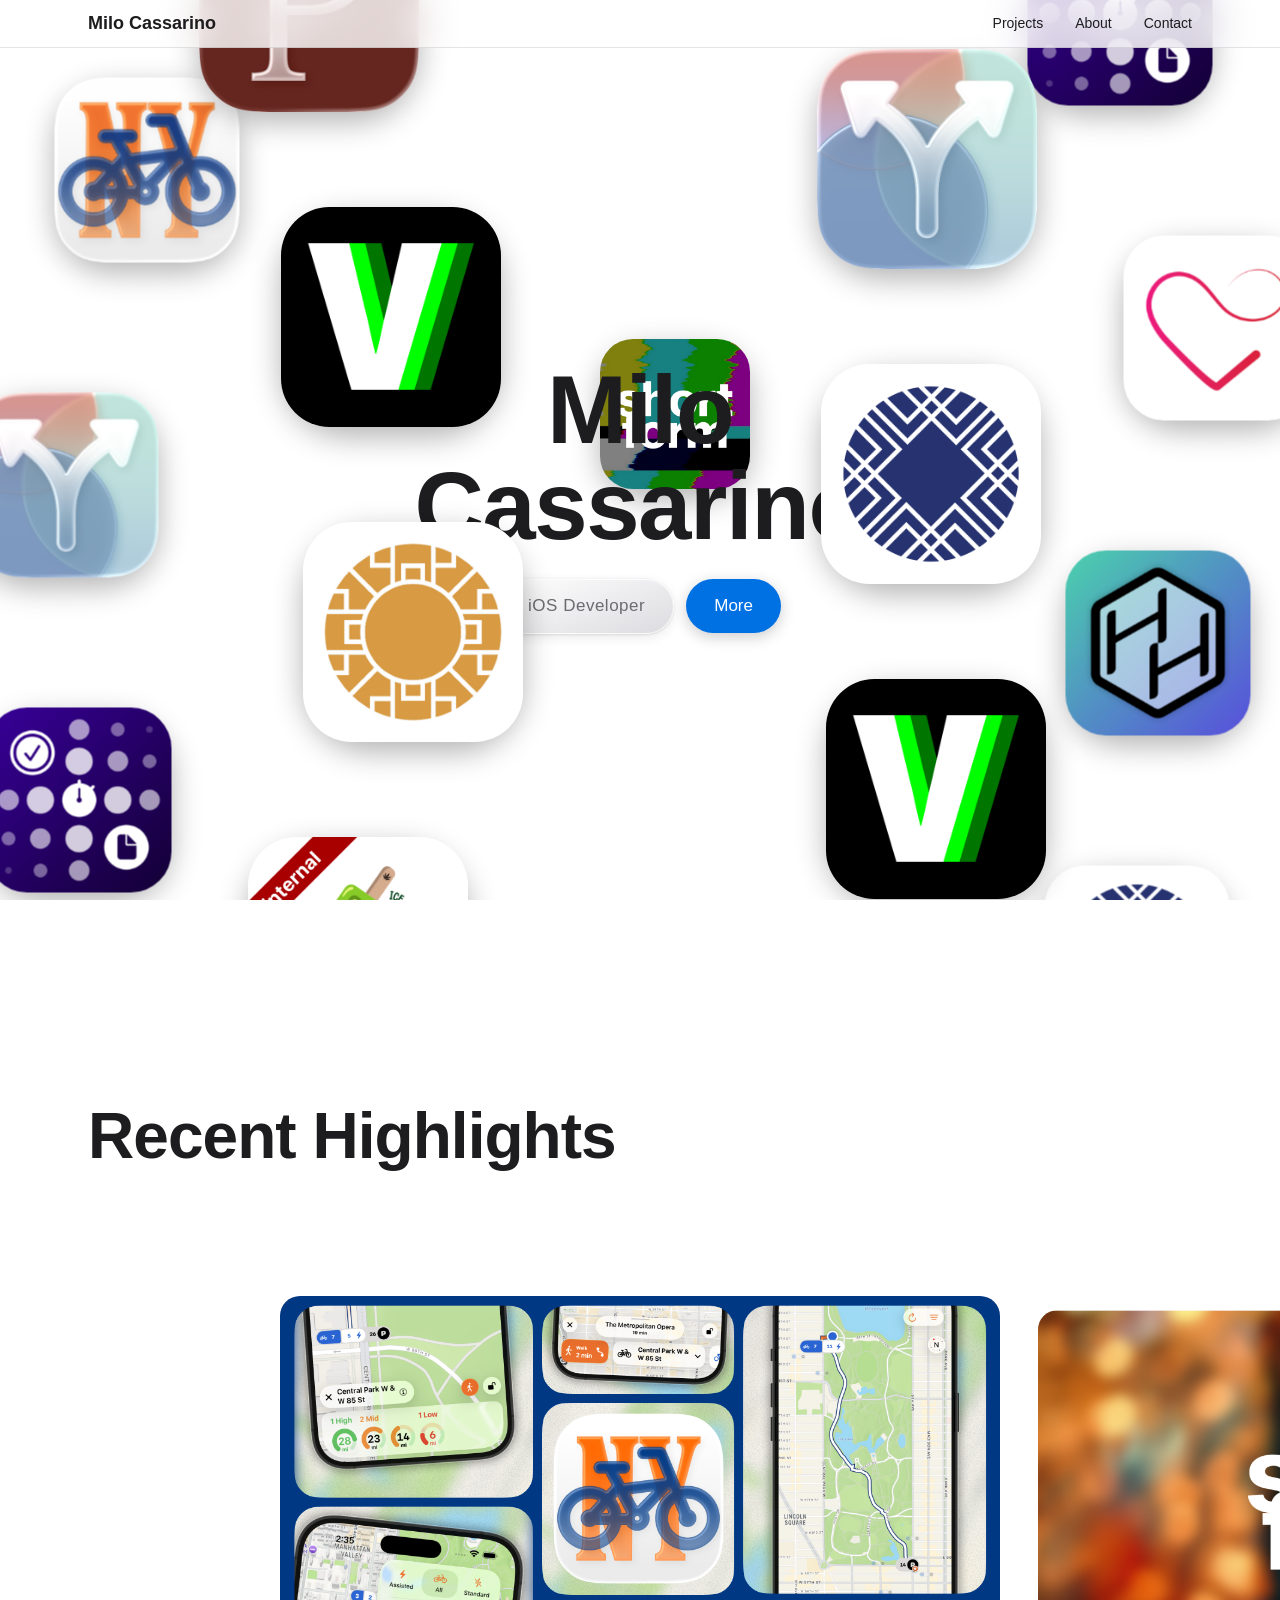
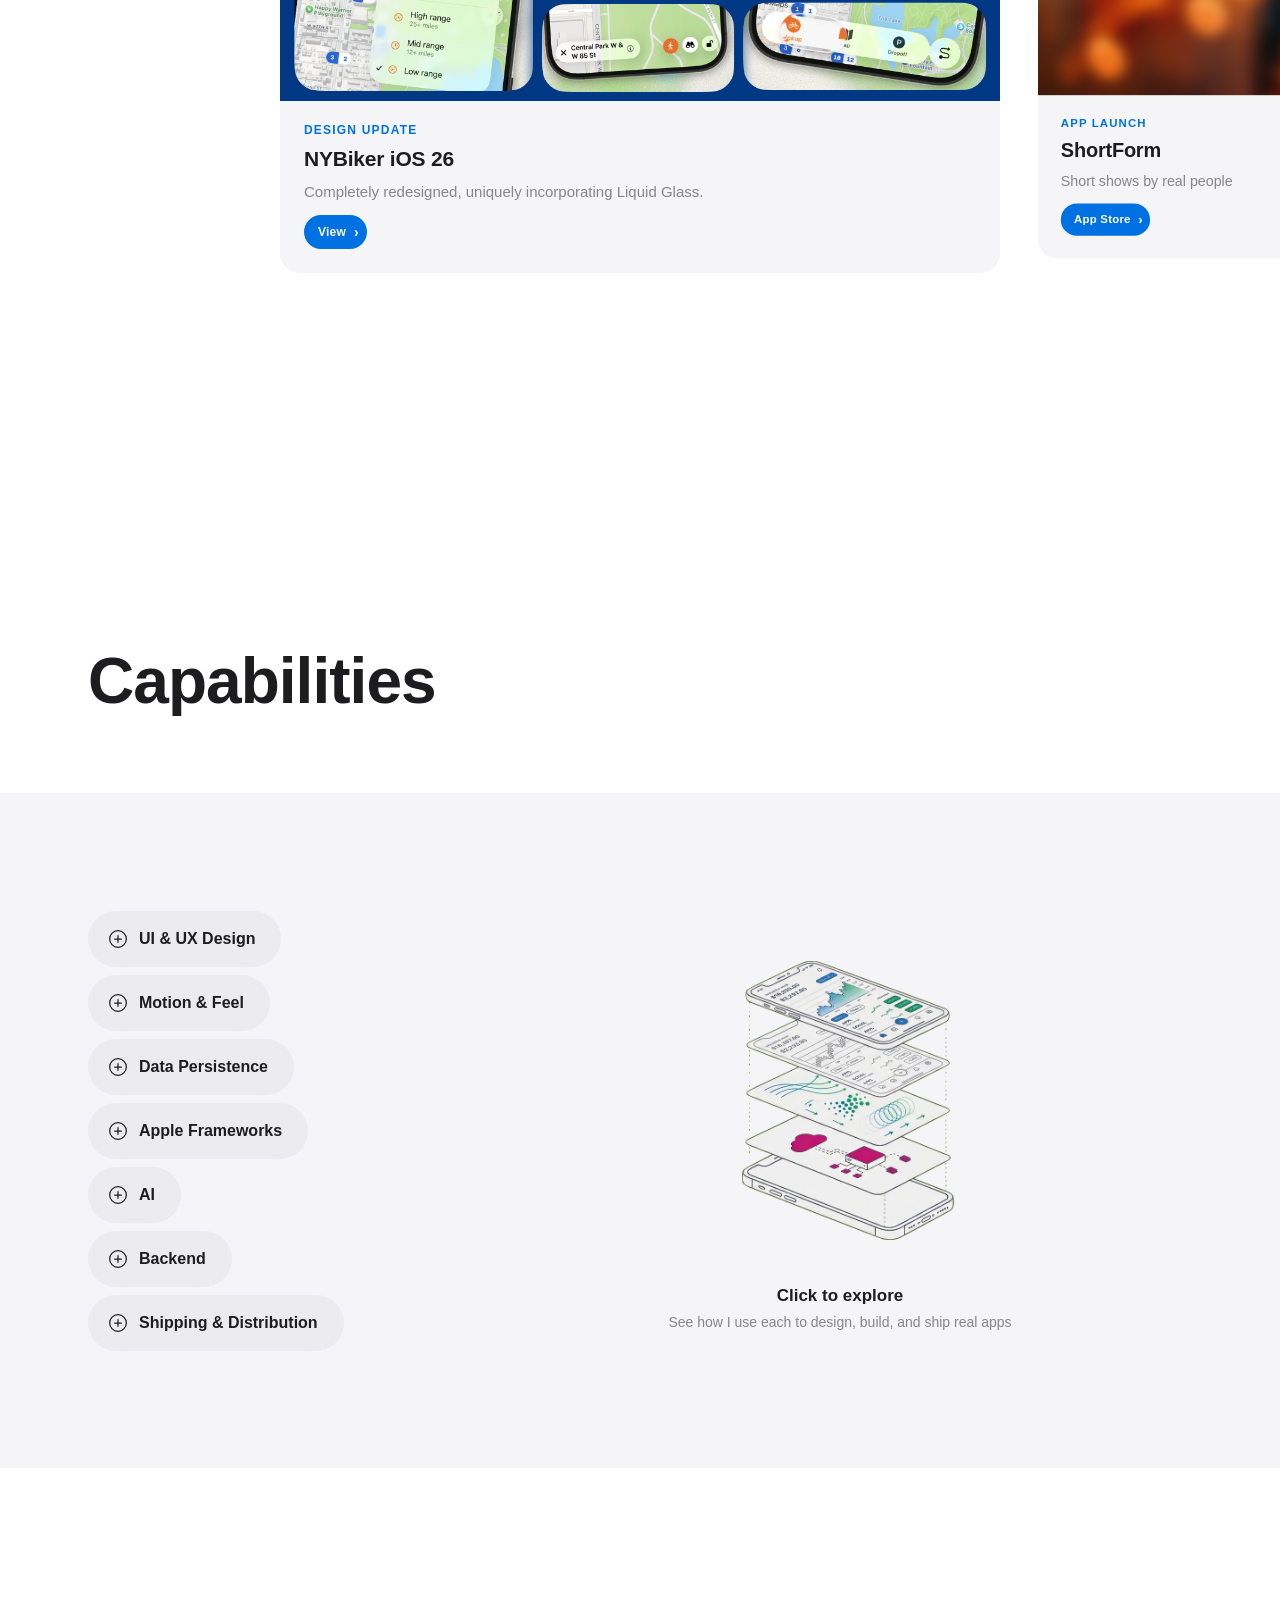
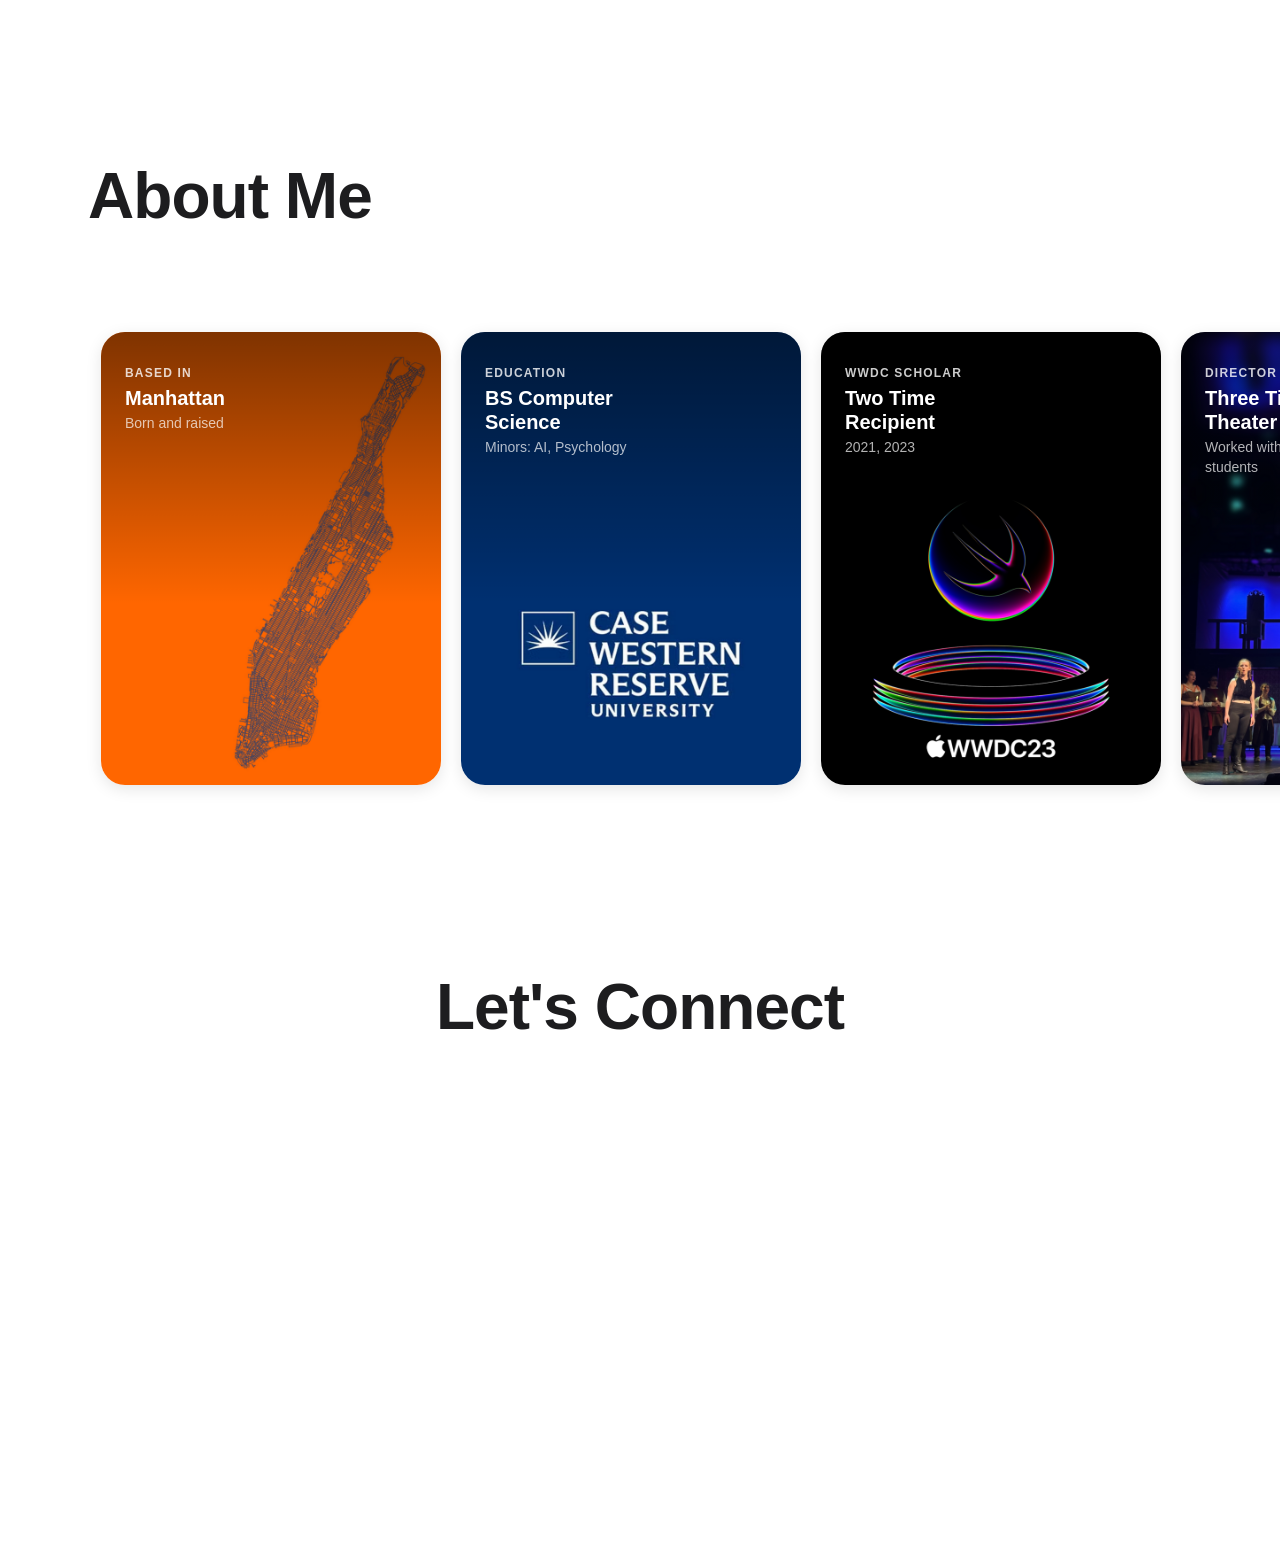
==== commit 4978d073: "Polish Skills section: empty state illustration, copy, section rename Renames the section to Capabil" ====
--- a/index.html
+++ b/index.html
@@ -78,60 +78,67 @@
         <!-- Skills -->
         <section class="section section-skills" aria-labelledby="skills-title">
             <div class="section-inner">
-                <h2 class="section-title" id="skills-title">Skills</h2>
+                <h2 class="section-title" id="skills-title">Capabilities</h2>
+            </div>
 
-                <!-- Desktop: two panels side by side — a fixed-width capsule column
-                     (leading edge) and an image panel filling the rest, tags now live
-                     with the image, not inside the expanding capsule. Mobile keeps the
-                     original overlay model: a shared background image with a bottom
-                     pill row that expands a floating card. -->
-                <div class="skills-stack" id="skillsStack">
-                    <div class="skills-accordion-column">
-                        <div class="skills-accordion-nav-wrap" id="skillsAccordionNavWrap">
-                            <button type="button" class="skills-accordion-nav skills-accordion-nav-up" id="skillsAccordionUp" aria-label="Previous skill">
-                                <svg viewBox="0 0 24 24" width="16" height="16" fill="none" stroke="currentColor" stroke-width="2" stroke-linecap="round" stroke-linejoin="round" aria-hidden="true"><polyline points="6 15 12 9 18 15"/></svg>
-                            </button>
-                            <button type="button" class="skills-accordion-nav skills-accordion-nav-down" id="skillsAccordionDown" aria-label="Next skill">
-                                <svg viewBox="0 0 24 24" width="16" height="16" fill="none" stroke="currentColor" stroke-width="2" stroke-linecap="round" stroke-linejoin="round" aria-hidden="true"><polyline points="6 9 12 15 18 9"/></svg>
-                            </button>
-                        </div>
-                        <div class="skills-accordion" id="skillsAccordion">
-                            <!-- .skills-accordion-item generated by skills.js -->
-                        </div>
+            <!-- Full-bleed, outside .section-inner (same pattern as
+                 .highlights-scroll above). Same accordion interaction on both
+                 breakpoints now — desktop lays the capsule column out beside
+                 the image (a real CSS Grid); mobile overlays the same capsules
+                 at the bottom of the image instead (see CSS), rather than a
+                 separate pill row + floating card. -->
+            <div class="skills-stack" id="skillsStack">
+                <div class="skills-accordion-column">
+                    <div class="skills-accordion-nav-wrap" id="skillsAccordionNavWrap">
+                        <!-- .skills-accordion-nav-label is empty/unused on desktop
+                             (small round up/down stepper) — on mobile it's filled
+                             in by skills.js with the adjacent skill's name, and
+                             the whole button becomes a wider capsule that bleeds
+                             off the edge of the screen (see CSS), Apple-style. -->
+                        <button type="button" class="skills-accordion-nav skills-accordion-nav-up" id="skillsAccordionUp" aria-label="Previous skill">
+                            <svg viewBox="0 0 24 24" width="16" height="16" fill="none" stroke="currentColor" stroke-width="2" stroke-linecap="round" stroke-linejoin="round" aria-hidden="true"><polyline points="6 15 12 9 18 15"/></svg>
+                            <span class="skills-accordion-nav-label" id="skillsAccordionPrevLabel"></span>
+                        </button>
+                        <button type="button" class="skills-accordion-nav skills-accordion-nav-down" id="skillsAccordionDown" aria-label="Next skill">
+                            <svg viewBox="0 0 24 24" width="16" height="16" fill="none" stroke="currentColor" stroke-width="2" stroke-linecap="round" stroke-linejoin="round" aria-hidden="true"><polyline points="6 9 12 15 18 9"/></svg>
+                            <span class="skills-accordion-nav-label" id="skillsAccordionNextLabel"></span>
+                        </button>
                     </div>
-                    <button type="button" class="skills-accordion-close" id="skillsAccordionClose" aria-label="Close">
-                        <svg viewBox="0 0 24 24" width="18" height="18" fill="none" stroke="currentColor" stroke-width="1.5" stroke-linecap="round" stroke-linejoin="round" aria-hidden="true"><circle cx="12" cy="12" r="10"/><line x1="9" y1="9" x2="15" y2="15"/><line x1="15" y1="9" x2="9" y2="15"/></svg>
-                    </button>
+                    <div class="skills-accordion" id="skillsAccordion">
+                        <!-- .skills-accordion-item generated by skills.js -->
+                    </div>
+                </div>
+                <button type="button" class="skills-accordion-close" id="skillsAccordionClose" aria-label="Close">
+                    <svg viewBox="0 0 24 24" width="22" height="22" fill="none" stroke="currentColor" stroke-width="1.5" stroke-linecap="round" stroke-linejoin="round" aria-hidden="true"><line x1="7" y1="7" x2="17" y2="17"/><line x1="17" y1="7" x2="7" y2="17"/></svg>
+                </button>
 
-                    <!-- Desktop-only image panel — its own card. Media sizes to
-                         background-size: contain so a transparent-background image
-                         sits inset on the card rather than being cropped edge to edge.
-                         display: contents on mobile (see CSS) so #skillsMedia behaves
-                         exactly as it did before this element existed. -->
-                    <div class="skills-image-panel">
-                        <div class="skills-media" id="skillsMedia" aria-hidden="true">
-                            <div class="skills-media-layer is-visible" data-layer="a"></div>
-                            <div class="skills-media-layer" data-layer="b"></div>
-                            <div class="skills-scrim" aria-hidden="true"></div>
-                        </div>
-                        <div class="skills-tags skills-image-tags" id="skillsImageTags"></div>
+                <!-- Desktop-only image panel — no card chrome, image + tags sit
+                     directly on the page background. Media sizes to
+                     background-size: contain so a transparent-background image
+                     sits inset rather than being cropped edge to edge.
+                     display: contents on mobile (see CSS) so #skillsMedia behaves
+                     exactly as it did before this element existed. -->
+                <div class="skills-image-panel">
+                    <div class="skills-media" id="skillsMedia" aria-hidden="true">
+                        <div class="skills-media-layer is-visible" data-layer="a"></div>
+                        <div class="skills-media-layer" data-layer="b"></div>
                     </div>
+                    <div class="skills-tags skills-image-tags" id="skillsImageTags"></div>
+                    <!-- Empty state — covers the image/tags while no capsule is
+                         open, on both breakpoints (the accordion can be fully
+                         closed on desktop and mobile alike). -->
+                    <div class="skills-image-empty" id="skillsImageEmpty" aria-hidden="true">
+                        <!-- Exploded-view phone illustration (Gemini-generated,
+                             images/Skills/EmptyStateExploded.png). Dark-mode contrast
+                             is handled in CSS via filter: invert()+hue-rotate() rather
+                             than a second asset — see .skills-image-empty-illustration. -->
+                        <img class="skills-image-empty-illustration" src="images/Skills/EmptyStateExploded.png" alt="" aria-hidden="true">
 
-                    <!-- Mobile: bottom pill row + floating card -->
-                    <div class="skills-pillrow" id="skillsPillrow">
-                        <!-- .skills-pill buttons generated by skills.js -->
-                    </div>
-                    <button type="button" class="skills-card-nav skills-card-nav-prev" id="skillsPrev" aria-label="Previous skill">&lsaquo;</button>
-                    <button type="button" class="skills-card-nav skills-card-nav-next" id="skillsNext" aria-label="Next skill">&rsaquo;</button>
-                    <div class="skills-card" id="skillsCard" aria-hidden="true">
-                        <div class="skills-card-inner">
-                            <button type="button" class="skills-card-close" id="skillsClose" aria-label="Close">&times;</button>
-                            <div class="skills-card-content" id="skillsCardContent" aria-live="polite">
-                                <h3 class="skills-card-title" id="skillsTitle"></h3>
-                                <p class="skills-overview" id="skillsOverview"></p>
-                                <div class="skills-tags" id="skillsTags"></div>
-                            </div>
-                        </div>
+                        <!-- "Tap"/"Click" swap at the same 768px breakpoint skills.js
+                             uses for isMobileViewport() — see .skills-image-empty-title
+                             span rules in CSS. -->
+                        <p class="skills-image-empty-title"><span class="skills-image-empty-verb-tap">Tap</span><span class="skills-image-empty-verb-click">Click</span> to explore</p>
+                        <p class="skills-image-empty-text">See how I use each to design, build, and ship real apps</p>
                     </div>
                 </div>
             </div>
--- a/css/styles.css
+++ b/css/styles.css
@@ -521,25 +521,60 @@
    background image — that's where the scrim still earns its keep. */
 .skills-stack {
     position: relative;
+    /* Establishes its own stacking context, containing the whole z-index
+       hierarchy below (media/empty-state/tags/capsule column) so none of
+       those values — including .skills-media's negative one — can escape
+       and end up resolving against something OUTSIDE this section
+       entirely. Without this, that negative z-index had nothing local to
+       be contained by, and .skills-media (with it) could end up painting
+       behind unrelated ancestor content instead of just behind its own
+       siblings here, which was hiding the images outright rather than
+       just tucking them behind the empty-state placeholder as intended. */
+    isolation: isolate;
     width: 100%;
     display: grid;
     grid-template-columns: 280px 1fr;
     gap: 32px;
     align-items: stretch;
-}
-
+    /* Uniform full-bleed backdrop for the section body (title excluded —
+       it lives in .section-inner, above this element). Same color as the
+       capsules' own card material, so the capsules need their own glass
+       treatment (below) to read as a distinct layer on top of it. */
+    background: var(--card-background);
+    /* Left inset only (right stays full-bleed for the image) so the
+       capsule column's own left edge lines up with the section title's
+       text. Same formula .section-inner's centering produces for its
+       content edge — plain var(--site-gutter) alone only matches below
+       the 1200px+gutters breakpoint; beyond it .section-inner's max-width
+       auto-margin pushes the title in further, and this must track that. */
+    padding-left: max(var(--site-gutter), calc((100vw - 1200px) / 2 + var(--site-gutter)));
+}
+
+/* Anchor for .skills-accordion-nav-wrap, which is positioned absolutely
+   just outside (to the left of) this column — so the up/down steppers can
+   sit in the gutter margin while the capsule list itself still starts
+   flush with the column's own left edge (aligned to the title inset). */
 .skills-accordion-column {
-    display: flex;
-    align-items: center;
+    position: relative;
     align-self: center;
-    gap: 12px;
-}
-
-/* Desktop-only card holding the per-category image + its tags. */
+    /* Explicit, not left at the default auto — .skills-media has its own
+       explicit z-index (0, for containing its entering/exiting layers),
+       and an explicit z-index sibling actually painting later in the DOM
+       can still end up stacking above an auto one, which was letting the
+       image's own exit motion render on top of these capsules instead of
+       behind them once it started bleeding past its own box (the
+       clip-path change above). Highest in the section's local stack
+       (.skills-stack has isolation: isolate) — above .skills-image-tags
+       (z-index: 2) too, not just the media/empty-state layers below it. */
+    z-index: 3;
+}
+
+/* Desktop-only wrapper for the per-category image + its tags — no card
+   chrome. Tags are overlaid on the image itself (absolutely positioned,
+   anchored to this element) rather than occupying their own flow space
+   below it, so the panel's height tracks the image alone. */
 .skills-image-panel {
-    background: var(--card-background);
-    border-radius: 24px;
-    overflow: hidden;
+    position: relative;
     display: flex;
     flex-direction: column;
 }
@@ -547,37 +582,238 @@
 .skills-media {
     position: relative;
     width: 100%;
-    aspect-ratio: 16 / 9;
+    /* Establishes its own stacking context (position: relative alone
+       doesn't — it needs an explicit z-index too) so the entering/exiting
+       layers' own z-index: 1/2 (below, for keeping whichever one is
+       currently arriving above the one leaving) stays CONTAINED inside
+       this element instead of leaking out to compete directly with
+       siblings like .skills-accordion-column and .skills-image-tags —
+       without this, the media layers were winning ties against both of
+       those and sitting on top of them, blocking taps on the capsules and
+       covering the tags. The lowest layer in the section's local stack
+       (.skills-stack has isolation: isolate, above, so this — and every
+       other z-index in this section — is guaranteed to stay contained
+       here rather than potentially resolving against something outside
+       it entirely). */
+    z-index: 0;
+    /* Vertical motion (the desktop stepper's up/down) still gets clipped
+       at this box's own top/bottom edge — bleeding past that would spill
+       into the section title above or the row below during the brief
+       transition. Horizontal motion (left/right — the default for a
+       direct selection, or the mobile arrow taps) is deliberately NOT
+       clipped, so it can travel past this box's own edge and behind the
+       capsule column (z-index, above, already keeps that column rendering
+       on top of it) instead of being cut off right at the image panel's
+       own boundary before it ever gets there.
+
+       clip-path, not overflow-x/-y — mixing those doesn't actually work
+       the way it looks like it should: per spec, if either axis isn't
+       visible, the OTHER one's computed value is forced to auto instead
+       of the literal visible it was set to, and auto still clips just
+       like hidden does. clip-path has no such quirk — inset()'s left/right
+       here are pushed way outside the box (-100vw), so nothing realistic
+       ever reaches that boundary, while top/bottom stay pinned exactly at
+       the box's own edge. */
+    overflow: visible;
+    clip-path: inset(0 -100vw 0 -100vw);
+    /* Explicitly matches .skills-stack's own background (also
+       --card-background) rather than leaving this unset and just
+       inheriting it visually — with real images now (contain-fitted,
+       often not filling the box edge to edge), this needs to be a real,
+       intentional value so the letterbox gaps read as part of the same
+       uniform card surface the rest of the section sits on, not a
+       different, mismatched box. (Was briefly set to var(--background),
+       the page's own color, instead — that's a different token
+       (#ffffff/white vs --card-background's #f5f5f7/light gray in light
+       mode), which was exactly what made this read as a distinct white
+       box rather than blending into the section.) */
+    background-color: var(--card-background);
+    /* A preset height, not an aspect-ratio — this panel is full-bleed now,
+       so its width swings a lot with viewport width, and tying height to
+       that (as aspect-ratio would) made the section balloon on wide
+       screens. max-height is the shrink-on-short-windows fallback. The box
+       doesn't need to match a tall/skinny image's own ratio — contain
+       (below) just letterboxes it, which reads fine on the card's own
+       background color. */
+    height: 680px;
+    max-height: 75vh;
     flex-shrink: 0;
     /* contain, not cover — a transparent-background image should sit
-       inset on the card's own color, not get cropped edge to edge. */
+       inset on the card's own color, not get cropped edge to edge (real
+       images now, with their own intrinsic dimensions — the old
+       explicit-size stand-in this needed for the gradient placeholders,
+       which had no intrinsic size of their own, is gone). Centered both
+       ways here — desktop's own image panel has nothing overlapping its
+       top edge, unlike mobile's close button (see the mobile override
+       further down, which goes back to a top-anchored position with some
+       clearance instead). */
     background-size: contain;
     background-position: center;
     background-repeat: no-repeat;
 }
 
+/* Resting/entering state — a layer about to become visible sits here,
+   offset toward wherever it should visibly travel FROM (--media-in-x/y,
+   skills.js — direction depends on how the skill was selected: the
+   up/down stepper, an arrow tap, a swipe, or a direct capsule click; see
+   updateMedia). Slightly blurred, scaled down, and transparent, all
+   settling to their resting values together on is-visible below — the
+   combined effect is a soft "arrives from that direction" motion, not
+   just a plain crossfade. */
 .skills-media-layer {
     position: absolute;
     inset: 0;
     opacity: 0;
+    /* DOM order alone would otherwise always stack data-layer="b" above
+       "a" (later in the DOM), regardless of which one actually happens to
+       be entering — is-visible below overrides this so whichever layer is
+       currently coming in is always the one on top, not whichever one
+       happens to be second in markup. */
+    z-index: 1;
     background-size: contain;
     background-position: center;
     background-repeat: no-repeat;
-    transition: opacity 0.3s ease;
+    transform: translate(var(--media-in-x, 0%), var(--media-in-y, 50%)) scale(1.25);
+    filter: blur(3px);
+    transition: opacity 0.4s ease, transform 0.4s ease, filter 0.4s ease;
 }
 
 .skills-media-layer.is-visible {
     opacity: 1;
-}
-
+    z-index: 2;
+    transform: translate(0, 0) scale(1);
+    filter: blur(0);
+}
+
+/* The OUTGOING layer, applied the same instant is-visible is removed from
+   it (skills.js) — without this it would just fall back to the plain
+   resting state above, which uses the ENTERING offset (--media-in-x/y),
+   the same direction as whatever's arriving, not the mirrored direction
+   an outgoing layer should continue away in. --media-out-x/y (skills.js)
+   is always the negation of that same call's --media-in-x/y, so the two
+   layers read as one continuous motion — new arrives from one side as
+   old continues off the opposite side — rather than both drifting the
+   same way. */
+.skills-media-layer.is-exiting {
+    opacity: 0;
+    transform: translate(var(--media-out-x, 0%), var(--media-out-y, -50%)) scale(0.75);
+    filter: blur(3px);
+}
+
+/* Overlaid on the bottom of the image. No scrim behind these anymore — the
+   images are contain-fitted transparent PNGs on the section's own card
+   material (not full-bleed photos these needed a dark gradient to stay
+   legible over), so they just use the same theme-aware capsule styling as
+   .skills-tag everywhere else on the page, which already reads fine
+   against that card material regardless of light/dark mode.
+
+   Own opacity toggle (skills.js, mirroring .skills-image-empty's own),
+   not just left showing whatever the last-viewed skill's tags were —
+   these used to only ever get hidden as a side effect of the old
+   empty-state overlay sitting at a higher z-index than everything
+   (covering them along with the image), which stopped being true once
+   that overlay moved to sit behind the active content instead. */
 .skills-image-tags {
+    position: absolute;
+    left: 0;
+    right: 0;
+    bottom: 0;
+    z-index: 2;
     padding: 20px;
-}
-
-/* Legibility scrim for the mobile overlay — irrelevant on desktop, where
-   the capsule list no longer sits on top of the image. */
-.skills-scrim {
+    opacity: 0;
+    transition: opacity 0.3s ease;
+}
+
+.skills-image-tags.is-visible {
+    opacity: 1;
+}
+
+/* Desktop-only empty state — the accordion has a real "nothing selected"
+   state (every capsule collapsed) that the mobile pill row doesn't, so
+   this covers the image/tags entirely rather than defaulting to showing
+   some skill's content as if it were selected. Opaque card material
+   (matching the section's own uniform backdrop), toggled via JS
+   (skills.js) alongside the accordion's open/closed state.
+
+   Sits behind the capsules/tags (z-index: 2/3) but ABOVE .skills-media
+   itself (z-index: 0) — .skills-media has its own opaque background
+   underneath its actual image layers, so being behind THAT specifically
+   would hide this completely regardless of its own opacity/transform;
+   z-index: 1 is the one spot that's behind the active UI while still
+   being visible at all. Scales down, fades, and blurs out together when
+   something becomes active, and reverses the same way when it's hidden
+   again — same treatment as the media layers' own enter/exit, not just a
+   plain opacity fade.
+
+   No background of its own (relies on .skills-media's background showing
+   through instead) — so a media crossfade still in flight can bleed
+   through around the icon/text while this is fading in/out. Accepted
+   tradeoff, not an oversight. */
+.skills-image-empty {
+    position: absolute;
+    inset: 0;
+    z-index: 1;
+    display: flex;
+    flex-direction: column;
+    align-items: center;
+    justify-content: center;
+    gap: 4px;
+    opacity: 0;
+    transform: scale(0.9);
+    filter: blur(4px);
+    pointer-events: none;
+    transition: opacity 0.3s ease, transform 0.3s ease, filter 0.3s ease;
+}
+
+.skills-image-empty.is-visible {
+    opacity: 1;
+    transform: scale(1);
+    filter: blur(0);
+}
+
+.skills-image-empty-illustration {
+    width: 280px;
+    max-width: 70%;
+    height: auto;
+    margin-bottom: 8px;
+}
+
+/* PNG linework is dark-on-transparent, so it reads fine in light mode but
+   goes low-contrast against .skills-image-empty's near-black dark-mode
+   background. invert()+hue-rotate(180deg) flips only the lightness (black
+   linework -> light) while landing the pink/teal accents back near their
+   original hue, instead of shipping a second asset for dark mode. */
+@media (prefers-color-scheme: dark) {
+    .skills-image-empty-illustration {
+        filter: invert(1) hue-rotate(180deg);
+    }
+}
+
+.skills-image-empty-title {
+    font-size: 17px;
+    font-weight: 600;
+    color: var(--text-primary);
+}
+
+/* Desktop shows "Click", mobile shows "Tap" — same 768px cutoff as
+   isMobileViewport() in skills.js. */
+.skills-image-empty-verb-tap {
     display: none;
+}
+
+@media (max-width: 768px) {
+    .skills-image-empty-verb-tap {
+        display: inline;
+    }
+
+    .skills-image-empty-verb-click {
+        display: none;
+    }
+}
+
+.skills-image-empty-text {
+    font-size: 14px;
+    color: var(--text-secondary);
 }
 
 /* Shared text styles used by both the desktop accordion panel and the
@@ -587,9 +823,9 @@
    back to a white/translucent treatment further down, since the mobile
    card floats directly on the image rather than on opaque card material. */
 .skills-overview {
-    font-size: 13.5px;
+    font-size: 15.5px;
     line-height: 1.5;
-    color: var(--text-secondary);
+    color: var(--text-primary);
     margin: 0 0 12px;
 }
 
@@ -617,21 +853,29 @@
 /* ── Desktop: leading-edge accordion ─────────────────────────────────── */
 /* In normal flow now (a flex child of .skills-accordion-column), vertically
    centered via that column's own align-items: center rather than absolute
-   positioning. max-height/overflow-y is a safety net in case content ever
-   exceeds the available height. align-items: flex-start lets collapsed
-   items hug their own content width instead of stretching to the 280px
-   column; .is-open opts back into the full width. */
+   positioning. align-items: flex-start lets collapsed items hug their own
+   content width instead of stretching to the 280px column; .is-open opts
+   back into the full width. No overflow/scroll here (deliberately, even
+   though items can exceed the available height in rare cases) — overflow
+   other than visible on one axis forces the other axis to clip too, per
+   spec, which was cutting off every item's own drop-shadow. */
 .skills-accordion {
     width: 280px;
-    max-height: calc(100% - 48px);
     display: flex;
     flex-direction: column;
     align-items: flex-start;
     gap: 8px;
-    overflow-y: auto;
 }
 
 .skills-accordion-nav-wrap {
+    /* Taken out of flow and pulled to the left of .skills-accordion-column
+       so it sits outside the text-aligned region — in the gutter margin —
+       rather than pushing the capsule list off-alignment with the title. */
+    position: absolute;
+    right: 100%;
+    top: 50%;
+    transform: translateY(-50%);
+    margin-right: 12px;
     display: flex;
     flex-direction: column;
     gap: 8px;
@@ -648,17 +892,44 @@
     pointer-events: auto;
 }
 
+/* Same fogged-glass material as the capsules — a b/w (theme-following)
+   icon on top via currentColor rather than a fixed white glyph on a dark
+   dot, now that these no longer sit on the always-dark mobile scrim. */
+.skills-accordion-nav,
+.skills-accordion-close {
+    /* Solved so this composites to ~#EBEBF0 over the section's own
+       --card-background (#f5f5f7) — the previous white tint at this same
+       alpha ended up lighter than the backdrop instead of the darker
+       "material" look wanted here. */
+    background: rgba(227, 227, 234, 0.55);
+    backdrop-filter: blur(20px) saturate(180%);
+    -webkit-backdrop-filter: blur(20px) saturate(180%);
+    color: var(--text-primary);
+}
+
+@media (prefers-color-scheme: dark) {
+
+    .skills-accordion-nav,
+    .skills-accordion-close {
+        background: rgba(255, 255, 255, 0.1);
+    }
+}
+
 .skills-accordion-nav {
     width: 28px;
     height: 28px;
     border-radius: 50%;
-    background: rgba(0, 0, 0, 0.35);
-    color: #fff;
     border: none;
     display: flex;
     align-items: center;
     justify-content: center;
     cursor: pointer;
+}
+
+/* Mobile-only content (see .skills-accordion-nav-label override below) —
+   desktop's steppers are plain icon buttons. */
+.skills-accordion-nav-label {
+    display: none;
 }
 
 /* Single close control for the whole box, top-right of .skills-stack —
@@ -671,8 +942,6 @@
     width: 36px;
     height: 36px;
     border-radius: 50%;
-    background: rgba(0, 0, 0, 0.35);
-    color: #fff;
     border: none;
     display: flex;
     align-items: center;
@@ -688,20 +957,30 @@
     pointer-events: auto;
 }
 
-/* Items are real card material now, matching every other card on the
-   site — not a translucent glass tint. */
+/* Fogged glass over the section's now-uniform card-color backdrop —
+   translucent + blurred rather than flat matching card material, so the
+   capsules still read as their own floating layer instead of disappearing
+   into the background behind them. */
 .skills-accordion-item {
     /* border-radius is fixed at exactly half of .skills-accordion-head's
-       fixed height (52px / 2 = 26px) — not recalculated when the item
+       fixed height (56px / 2 = 28px) — not recalculated when the item
        grows taller on expand. That constant is what makes it read as a
        true capsule while collapsed (radius = half height = fully round
        ends) and cleanly settle into an ordinary rounded rectangle once
        expanded, instead of staying pill-shaped at a much taller height. */
     flex-shrink: 0;
     max-width: 100%;
-    border-radius: 26px;
+    border-radius: 28px;
+    /* Needed to clip content to the rounded shape while the width/height
+       animate. */
     overflow: hidden;
-    background: var(--card-background);
+    /* Solved so this composites to ~#EBEBF0 over the section's own
+       --card-background (#f5f5f7) — the previous white tint at this same
+       alpha ended up lighter than the backdrop instead of the darker
+       "material" look wanted here. */
+    background: rgba(227, 227, 234, 0.55);
+    backdrop-filter: blur(20px) saturate(180%);
+    -webkit-backdrop-filter: blur(20px) saturate(180%);
     /* --skills-item-w is measured once in JS (the head's natural content
        width — CSS alone can't transition to/from auto/shrink-to-fit) so
        this can animate the same way the height does. Falls back to auto
@@ -710,6 +989,12 @@
     transition: width 0.35s cubic-bezier(0.4, 0, 0.2, 1);
 }
 
+@media (prefers-color-scheme: dark) {
+    .skills-accordion-item {
+        background: rgba(255, 255, 255, 0.1);
+    }
+}
+
 .skills-accordion-item.is-open {
     width: 280px;
 }
@@ -717,9 +1002,9 @@
 .skills-accordion-head {
     display: flex;
     align-items: center;
-    gap: 10px;
-    height: 52px;
-    padding: 0 28px 0 18px;
+    gap: 11px;
+    height: 56px;
+    padding: 0 26px 0 20px;
     background: none;
     border: none;
     font: inherit;
@@ -727,32 +1012,52 @@
     color: var(--text-primary);
     cursor: pointer;
     white-space: nowrap;
+    /* Fades out on mobile while .skills-accordion-head-arrow (below) is
+       covering it, a no-op on desktop where that never happens. */
+    transition: opacity 0.2s ease;
 }
 
 .skills-accordion-icon {
     width: 20px;
     height: 20px;
     flex-shrink: 0;
-    color: var(--text-secondary);
+    color: var(--text-primary);
     display: flex;
     align-items: center;
     justify-content: center;
-    opacity: 1;
-    transition: opacity 0.2s ease;
+    transition: transform 0.25s cubic-bezier(0.4, 0, 0.2, 1);
+}
+
+/* Mobile-only (see .is-before-open/.is-after-open in the mobile media
+   query) — desktop's up/down stepper is a separate, dedicated button, so
+   no item ever needs to show a chevron itself here. A plain overlay
+   sibling of .skills-accordion-head, not a child of it (see skills.js) —
+   its own padding/justify-content/opacity can never affect the head's own
+   box, or by extension the item's own measured collapsed width (head has
+   to stay free to shrink-wrap to just its icon+name for
+   pinCollapsedWidths, skills.js, to measure that correctly). */
+.skills-accordion-head-arrow {
+    display: none;
+}
+
+.skills-accordion-chevron {
+    color: var(--text-primary);
 }
 
 .skills-accordion-icon svg {
     display: block;
 }
 
-/* The focused item's own plus hides — closing is handled by the single
-   .skills-accordion-close control for the whole box, not per item. */
+/* The focused item's own plus rotates into an x — its head is still the
+   same toggle button (clicking it again closes via toggleAccordion in
+   skills.js), so this doubles as that item's own close affordance instead
+   of relying solely on the single .skills-accordion-close control. */
 .skills-accordion-item.is-open .skills-accordion-icon {
-    opacity: 0;
+    transform: rotate(45deg);
 }
 
 .skills-accordion-name {
-    font-size: 15px;
+    font-size: 16px;
     font-weight: 600;
 }
 
@@ -796,14 +1101,16 @@
 }
 
 .skills-accordion-panel {
-    padding: 0 28px 16px 18px;
-}
-
-/* ── Mobile pill row / floating card / nav arrows ────────────────────
-   Hidden on desktop; shown by the 768px override below. */
-.skills-pillrow,
-.skills-card,
-.skills-card-nav {
+    padding: 0 26px 16px 20px;
+}
+
+/* Same tags every skill already shows via .skills-image-tags on desktop —
+   duplicated here inside the panel itself for mobile, which has no
+   separate image-overlay tags row (the accordion column overlays the
+   bottom of the image there instead of sitting beside it, so a second
+   tags row anchored to the same spot would just collide with it). Hidden
+   on desktop to avoid showing the same tags twice. */
+.skills-accordion-tags {
     display: none;
 }
 
@@ -1134,202 +1441,375 @@
         font-size: 14px;
     }
 
-    /* Skills — the desktop two-panel layout (capsule column + image card)
-       is swapped out entirely for the original overlay model: a shared
-       background image with a bottom pill row that expands a single
-       floating card. Image goes much taller (3:4) so there's real room
-       for the row plus an expanded card without either feeling cramped. */
+    /* Skills — same accordion component as desktop (no separate pill row /
+       floating card here anymore); CSS just repositions it. Desktop lays
+       the capsule column out beside the image via grid-template-columns;
+       here the column overlays the bottom of the image instead, since
+       there's no room for a leading column at phone widths. Image goes
+       much taller (3:4) so there's real room for the overlay. */
     .skills-stack {
-        /* Back to a plain positioning context, not a grid — .skills-media,
-           .skills-pillrow, .skills-card etc. all go back to being
-           absolutely-positioned children of this directly, exactly as
-           before the desktop two-panel layout existed. */
         display: block;
-    }
-
-    .skills-accordion-column,
-    .skills-accordion-close {
-        display: none;
-    }
-
-    /* .skills-image-panel dissolves (no box of its own) so #skillsMedia
-       and .skills-image-tags behave as if they were direct children of
-       .skills-stack again — but .skills-image-tags itself is still
-       desktop-only content (mobile tags live in the floating card's own
-       #skillsTags), so hide it explicitly. */
-    .skills-image-panel {
-        display: contents;
-    }
-
-    .skills-image-tags {
-        display: none;
-    }
-
-    /* Legibility scrim behind the pill row / floating card — this is
-       where it actually earns its keep, unlike on desktop. */
-    .skills-scrim {
-        display: block;
+        /* The padding-left added above is a desktop-only concern (aligning
+           the capsule column with the title's text) — full bleed on both
+           edges here. */
+        padding-left: 0;
+        /* Safety margin against the page itself becoming horizontally
+           scrollable — .skills-accordion clips its own content via its
+           own overflow-x, but this stack already spans exactly the true
+           viewport width (full-bleed), so its own edge is a reasonable
+           backstop too. */
+        overflow: hidden;
+    }
+
+    /* Full width by default so the collapsed row below can actually
+       scroll its capsules flush to the true screen edges — inset only
+       once a skill is focused (.has-open-item), matching the row's own
+       padding toggle below so the total inset from the true edge stays
+       the same (16px) either way. */
+    .skills-accordion-column {
         position: absolute;
-        inset: 0;
-        z-index: 1;
-        pointer-events: none;
-        background: linear-gradient(180deg, rgba(0, 0, 0, 0.1) 0%, rgba(0, 0, 0, 0.5) 100%);
-    }
-
-    /* Restore the white/translucent treatment for these shared classes —
-       the mobile card floats directly on the image, not on opaque card
-       material like the desktop accordion does. */
-    .skills-overview {
-        color: rgba(255, 255, 255, 0.85);
-    }
-
-    .skills-tag {
-        color: #fff;
-        background: rgba(255, 255, 255, 0.18);
-    }
-
-    .skills-media {
-        aspect-ratio: 3 / 4;
-        border-radius: 20px;
-    }
-
-    .skills-pillrow {
-        display: flex;
-        position: absolute;
+        left: 0;
+        right: 0;
+        bottom: 16px;
+        z-index: 2;
+    }
+
+    .skills-accordion-column.has-open-item {
         left: 16px;
         right: 16px;
-        bottom: 16px;
-        z-index: 2;
-        gap: 8px;
+    }
+
+    /* Desktop-only up/down stepper — on mobile, the item immediately
+       before/after the focused one plays this role instead (see
+       .is-before-open/.is-after-open below), so tapping through the row IS
+       the prev/next control; no separate buttons needed. */
+    .skills-accordion-nav-wrap {
+        display: none;
+    }
+
+    /* A horizontal scrolling strip of collapsed capsules — same shape as
+       the row this replaced. flex-end keeps every capsule's bottom edge on
+       one line. Collapsed width is untouched from the base rules
+       (shrink-to-fit), same hug-the-text sizing as desktop, just laid out
+       sideways. The 16px side padding (rather than insetting the column
+       itself, as .has-open-item does) is what lets the first/last capsule
+       still scroll flush to the true edge instead of stopping short of it
+       — the scrollable area is the full-width column, padding just gives
+       the resting position some breathing room.
+
+       Every item — focused or not — stays a normal, always-in-flow flex
+       child of this row for its entire life; nothing here ever switches
+       to position: absolute. That's the whole point: a flex child always
+       has a real, current width for a CSS transition to animate from, so
+       "make room for the growing neighbor" and "keep the focused item
+       centered" come from the browser's own flex reflow and scroll
+       position instead of hand-computed transform offsets — see
+       skills.js's keepCentered for the one piece that still needs JS (a
+       growing/shrinking item drifts off-center as its width changes,
+       simply because scroll position doesn't know to follow it). */
+    .skills-accordion {
+        width: 100%;
+        flex-direction: row;
+        align-items: flex-end;
         overflow-x: auto;
         scrollbar-width: none;
         -ms-overflow-style: none;
-        transition: opacity 0.25s ease;
-    }
-
-    .skills-pillrow::-webkit-scrollbar {
+        padding: 0 16px;
+    }
+
+    .skills-accordion::-webkit-scrollbar {
         display: none;
     }
 
-    .skills-pillrow.is-hidden {
+    /* Generated flex items, first/last in source order — without these,
+       centering the first skill would need scrollLeft to go negative,
+       which isn't possible, so it'd end up flush against the start
+       instead of centered. 40px is exactly half of the 80px (40+40)
+       --skills-open-w already reserves on each side of a focused item, so
+       scrolled all the way to the start, that alone is enough room to
+       bring the first item to true center. Grows from 0 in step with
+       everything else (has-open-item below, same undelayed 0.35s) rather
+       than sitting there permanently — nothing to center while the row's
+       just a plain scrollable strip of collapsed capsules. */
+    .skills-accordion::before {
+        content: '';
+        flex: 0 0 0;
+        transition: flex-basis 0.35s cubic-bezier(0.4, 0, 0.2, 1) 0s;
+    }
+
+    .skills-accordion.has-open-item::before {
+        flex-basis: 40px;
+    }
+
+    /* The trailing spacer's job is different — not centering the LAST
+       item specifically, just guaranteeing scrollLeft can reach far enough
+       for ANY item's target, immediately. skills.js scrolls straight to a
+       precomputed final position instead of chasing live geometry — but
+       right when that starts, the row's real scrollable width is still
+       whatever it was a moment ago, and the browser clamps any scrollLeft
+       beyond what currently exists. Snapping this arbitrarily large
+       guarantees there's always enough room regardless of which skill is
+       targeted — on open AND on close (scrollToClosedIndex, skills.js,
+       needs the same guarantee in reverse: room to reach a target further
+       along than the still-fully-open row's current layout implies).
+       No transition at all, in EITHER direction, unlike the leading one —
+       this is never actually visible (past the last real item, clipped by
+       overflow: hidden the moment something's focused), so animating it
+       only meant its shrink-on-close was competing with the scroll
+       animation for scrollLeft: the browser clamping scrollLeft down as
+       this spacer's own width dropped, fighting the JS-driven value being
+       set the same instant, which was the actual cause of jitter right as
+       something closed. */
+    .skills-accordion::after {
+        content: '';
+        flex: 0 0 0;
+    }
+
+    .skills-accordion.has-open-item::after {
+        flex-basis: 9999px;
+    }
+
+    /* Matches .skills-accordion-column's own inset above — the column
+       provides the 16px once something's focused, so the row's own
+       padding drops to 0 rather than doubling it.
+
+       overflow-x: hidden is what actually stops the user from dragging
+       this around by hand once something's focused — touch-action alone
+       only blocks touch-driven panning, not trackpad/wheel-driven
+       horizontal scrolling (which fires as plain wheel events, not touch
+       ones), so scrolling was still possible that way. hidden still lets
+       JS keep setting scrollLeft freely — overflow: hidden only removes
+       the USER's ability to scroll (no scrollbar, no wheel/touch/drag
+       input), it doesn't stop an element from being programmatically
+       scrolled — so keepCentered (skills.js) is unaffected. This is a
+       different toggle than the old position: absolute system's
+       auto/visible switch, which was what actually reset scrollLeft to 0
+       (removing overflow entirely, not just hiding scroll input, is what
+       caused that) — auto/hidden doesn't do that. touch-action stays too,
+       redundant with hidden for touch specifically but still the more
+       explicit signal for it, and still what keeps vertical page
+       scrolling working through a touch that starts on this row. */
+    .skills-accordion.has-open-item {
+        padding: 0;
+        overflow-x: hidden;
+        touch-action: pan-y;
+    }
+
+    /* Collapsed width transition — undelayed, so it shrinks back down in
+       step with the previously focused item's own height collapsing
+       (its body's grid-template-rows, see the base .skills-accordion-body
+       rule below), instead of waiting for that to finish first. Safe to
+       run together because the body below is pinned to a constant width
+       the whole time, so the outer item's own width changing doesn't
+       reflow its text. Growing back up to full width (below) is a
+       separate override with the same duration/delay, so opening and
+       closing move at the same pace. */
+    .skills-accordion-item {
+        transition: width 0.35s cubic-bezier(0.4, 0, 0.2, 1) 0s;
+    }
+
+    /* The one rule this component now hinges on: once something's
+       focused, EVERY item — the focused one and every other skill alike —
+       grows to the same full width, undelayed (so it happens in step with
+       the focused item's own growth, not trailing behind it). What used
+       to be four separate roles (open/peek/far, each with their own
+       position + transform math to fake a "peek") collapses into "every
+       card is this wide, and one of them also gets extra height" — see
+       .is-open below for that part, and .is-before-open/.is-after-open
+       further down for how a non-focused card reads at this width. */
+    .skills-accordion.has-open-item .skills-accordion-item {
+        width: var(--skills-open-w, auto);
+        transition: width 0.35s cubic-bezier(0.4, 0, 0.2, 1) 0s;
+    }
+
+    /* Pinned to the SAME constant --skills-open-w the outer item itself
+       animates to/from (not a live percentage of it, and not the
+       desktop-shared rule's --skills-item-w either) — the body's own
+       internal width never actually changes here, regardless of what the
+       outer item's width is doing at that instant. That's what makes it
+       safe for grid-template-rows (height) and the outer item's own width
+       transition to run fully together below: the panel's text is always
+       laid out at this one fixed width, so there's nothing for it to
+       reflow into mid-transition, and the row's 1fr height target stays
+       stable instead of recomputing off a moving target. The outer item's
+       own overflow: hidden is what clips this down to whatever the
+       (possibly narrower) capsule currently looks like. Selector is
+       .skills-accordion-prefixed, not just .skills-accordion-item, purely
+       to out-specificity the desktop-shared .is-open .skills-accordion-body
+       rule's own width: 280px (styles.css, up top) — this needs to win for
+       is-open items too, not just non-open ones. */
+    .skills-accordion .skills-accordion-item .skills-accordion-body {
+        width: var(--skills-open-w, auto);
+    }
+
+    /* Fully simultaneous with the outer item's own width transition above
+       (no relative delay either way) — safe now that the body's width
+       (above) never changes, so there's no reflow to sequence around.
+       This also directly benefits stepping between skills (tapping an
+       arrow): width never actually changes there at all (every item's
+       already at the shared open width), so this is the ONLY transition
+       running, and the previously-focused item's own collapse (base
+       .skills-accordion-body rule, same 0.35s/no-delay pair) now runs in
+       lockstep with it — hide and show happen together instead of one
+       waiting on the other. */
+    .skills-accordion-item.is-open .skills-accordion-body {
+        transition: grid-template-rows 0.35s cubic-bezier(0.4, 0, 0.2, 1) 0s;
+    }
+
+    /* Text hides/shows instantly rather than fading or riding along with
+       the height collapse — since the body above is always full width now
+       (not narrowing with the outer item), leaving this to just sit there
+       while grid-template-rows collapsed would look like the text getting
+       visibly squeezed/clipped away instead of a clean, empty capsule
+       shrinking. Instant in both directions, not just on hide, so opening
+       and closing read the same way. */
+    .skills-accordion-item .skills-accordion-panel {
+        opacity: 0;
+        transition: opacity 0s linear 0s;
+    }
+
+    .skills-accordion-item.is-open .skills-accordion-panel {
+        opacity: 1;
+    }
+
+    /* Positioning context for .skills-accordion-head-arrow below — it
+       overlays the whole item, not just the head, so it needs an anchor
+       that isn't affected by the head's own (shrink-wrapped) size. */
+    .skills-accordion-item {
+        position: relative;
+    }
+
+    /* A plain overlay, positioned independently of .skills-accordion-head
+       (see the shared, non-mobile rule) rather than sized/laid out as
+       part of it — head stays free to shrink-wrap to just its icon+name,
+       which is what its own width needs to keep meaning "this item's
+       natural collapsed width" (pinCollapsedWidths, skills.js). Matches
+       the head's own height/position but spans the item's full width,
+       which head itself doesn't. pointer-events off while invisible so
+       taps fall through to the head button underneath it. */
+    .skills-accordion-head-arrow {
+        display: flex;
+        position: absolute;
+        top: 0;
+        left: 0;
+        right: 0;
+        height: 56px;
+        align-items: center;
         opacity: 0;
         pointer-events: none;
-    }
-
-    .skills-pill {
-        flex: 0 0 auto;
-        display: flex;
-        align-items: center;
-        gap: 8px;
-        padding: 10px 16px;
-        border-radius: 980px;
-        background: rgba(0, 0, 0, 0.45);
-        color: #fff;
-        border: none;
-        font: inherit;
-        font-size: 14px;
-        font-weight: 600;
-        white-space: nowrap;
-        cursor: pointer;
-        backdrop-filter: blur(6px);
-        -webkit-backdrop-filter: blur(6px);
-    }
-
-    .skills-pill-hint {
-        font-size: 13px;
-        line-height: 1;
-        flex-shrink: 0;
-    }
-
-    /* Nav arrows sit outside the card entirely — fixed near the top of the
-       image so they never overlap the card regardless of how tall it grows
-       to fit its content — visible only while a card is expanded. */
-    .skills-card-nav {
-        display: flex;
-        position: absolute;
-        top: 20px;
-        width: 36px;
-        height: 36px;
-        border-radius: 50%;
-        background: rgba(0, 0, 0, 0.4);
-        color: #fff;
-        border: none;
-        align-items: center;
-        justify-content: center;
-        font-size: 18px;
-        z-index: 4;
-        cursor: pointer;
+        z-index: 1;
+        transition: opacity 0.2s ease;
+    }
+
+    /* Crossfade gated behind .is-arrow, not is-before-open/is-after-open
+       directly — those apply immediately (skills.js), in step with the
+       card's own width, but the content swap itself is added on a short
+       delay (also skills.js) so the icon/name don't flip to a chevron the
+       instant the card starts growing, well before it's actually shrunk
+       down toward arrow-sized yet. */
+    .skills-accordion-item.is-arrow .skills-accordion-head {
         opacity: 0;
         pointer-events: none;
-        transition: opacity 0.25s ease;
-    }
-
-    .skills-card-nav.is-visible {
+    }
+
+    .skills-accordion-item.is-arrow .skills-accordion-head-arrow {
         opacity: 1;
         pointer-events: auto;
     }
 
-    .skills-card-nav-prev {
-        left: 16px;
-    }
-
-    .skills-card-nav-next {
-        right: 16px;
-    }
-
-    /* The card itself hugs its content via the same grid-rows technique as
-       the desktop accordion, rather than filling a fixed/arbitrary height —
-       .skills-card-inner's overflow: hidden is what makes the 0fr collapse
-       actually clip during the transition. */
-    .skills-card {
-        display: grid;
-        grid-template-rows: 0fr;
-        position: absolute;
-        left: 16px;
-        right: 16px;
-        bottom: 16px;
-        z-index: 3;
-        border-radius: 20px;
-        background: rgba(0, 0, 0, 0.55);
-        backdrop-filter: blur(10px);
-        -webkit-backdrop-filter: blur(10px);
-        transition: grid-template-rows 0.35s cubic-bezier(0.4, 0, 0.2, 1);
-    }
-
-    .skills-card.is-expanded {
-        grid-template-rows: 1fr;
-    }
-
-    .skills-card-inner {
-        position: relative;
-        overflow: hidden;
-        padding: 18px;
-    }
-
-    .skills-card-title {
-        font-size: 18px;
-        font-weight: 700;
-        letter-spacing: -0.01em;
-        color: #fff;
-        margin: 0 0 6px;
-        padding-right: 36px;
-    }
-
-    .skills-card-close {
-        position: absolute;
-        top: 14px;
-        right: 14px;
-        width: 30px;
-        height: 30px;
-        border-radius: 50%;
-        background: rgba(255, 255, 255, 0.15);
-        color: #fff;
-        border: none;
+    /* Positioned toward whichever edge faces the focused card (its
+       trailing edge if this item sits before it, leading edge if after).
+       Padding + chevron width together have to fit inside the ~32px
+       actually visible (40px --skills-open-w reserve minus the 8px flex
+       gap) — 8+20 = 28px still does, with a little margin to spare. */
+    .skills-accordion-item.is-before-open .skills-accordion-head-arrow {
+        padding: 0 8px 0 0;
+        justify-content: flex-end;
+    }
+
+    .skills-accordion-item.is-after-open .skills-accordion-head-arrow {
+        padding: 0 0 0 8px;
+        justify-content: flex-start;
+    }
+
+    .skills-accordion-chevron {
+        width: 20px;
+        height: 20px;
+        flex-shrink: 0;
         display: flex;
         align-items: center;
         justify-content: center;
-        font-size: 16px;
-        cursor: pointer;
+    }
+
+    .skills-accordion-chevron svg {
+        display: block;
+    }
+
+    .skills-accordion-item.is-before-open .skills-accordion-chevron svg {
+        transform: rotate(180deg);
+    }
+
+    /* Tags are hidden for now — undecided where they'll end up on mobile,
+       and they don't fit the now-more-compact focused view. */
+    .skills-accordion-tags {
+        display: none;
+    }
+
+    .skills-accordion-name {
+        font-size: 15px;
+    }
+
+    .skills-overview {
+        font-size: 14px;
+    }
+
+    /* .skills-image-panel dissolves (no box of its own) so #skillsMedia
+       behaves as if it were a direct child of .skills-stack again. */
+    .skills-image-panel {
+        display: contents;
+    }
+
+    .skills-image-tags {
+        display: none;
+    }
+
+    .skills-media {
+        /* No aspect-ratio here on purpose — the box doesn't need to match
+           a tall/skinny image's own ratio, contain (shared rule) just
+           letterboxes it. This element (with the accordion overlaid on
+           top of it) is the interactive component itself.
+
+           Height is the real remaining space, not an arbitrary vh guess:
+           one full screen (100vh), minus each piece of fixed chrome above
+           it. If any of these values changes, this needs to change with
+           it — there's nothing enforcing they stay in sync automatically
+           (--nav-height aside, which is a real shared variable, not a
+           guess). --skills-media-h is set once here and reused below (and
+           by .skills-media-layer, which inherits it) so the height and
+           the gradient-placeholder sizing can never drift out of sync
+           with each other. */
+        --skills-top-gap: 32px; /* space between the fixed nav bar and the title */
+        --skills-title-h: 60px; /* .section-title's 40px font-size floor x the body's 1.5 line-height */
+        --skills-title-gap: 32px; /* .section-title's margin-bottom, mobile override — the actual spacing between the title and this element */
+        --skills-media-h: calc(100vh - var(--nav-height) - var(--skills-top-gap) - var(--skills-title-h) - var(--skills-title-gap));
+        height: var(--skills-media-h);
+        max-height: var(--skills-media-h);
+        /* Plain contain now — real images have their own intrinsic
+           dimensions, so this no longer needs the explicit-size stand-in
+           the gradient placeholders required. */
+        background-size: contain;
+        /* Back to top-anchored (the shared rule centers it, desktop-only —
+           see there) with some clearance, not flush against the very top
+           — .skills-accordion-close sits at top: 24px, right: 24px, 36px
+           tall, so an image starting right at y: 0 would sit partly
+           underneath it. 56px clears that (24 + 36) with a little room to
+           spare. */
+        background-position: center 56px;
+    }
+
+    .skills-media-layer {
+        background-size: contain;
+        background-position: center 56px;
     }
 
     /* About */
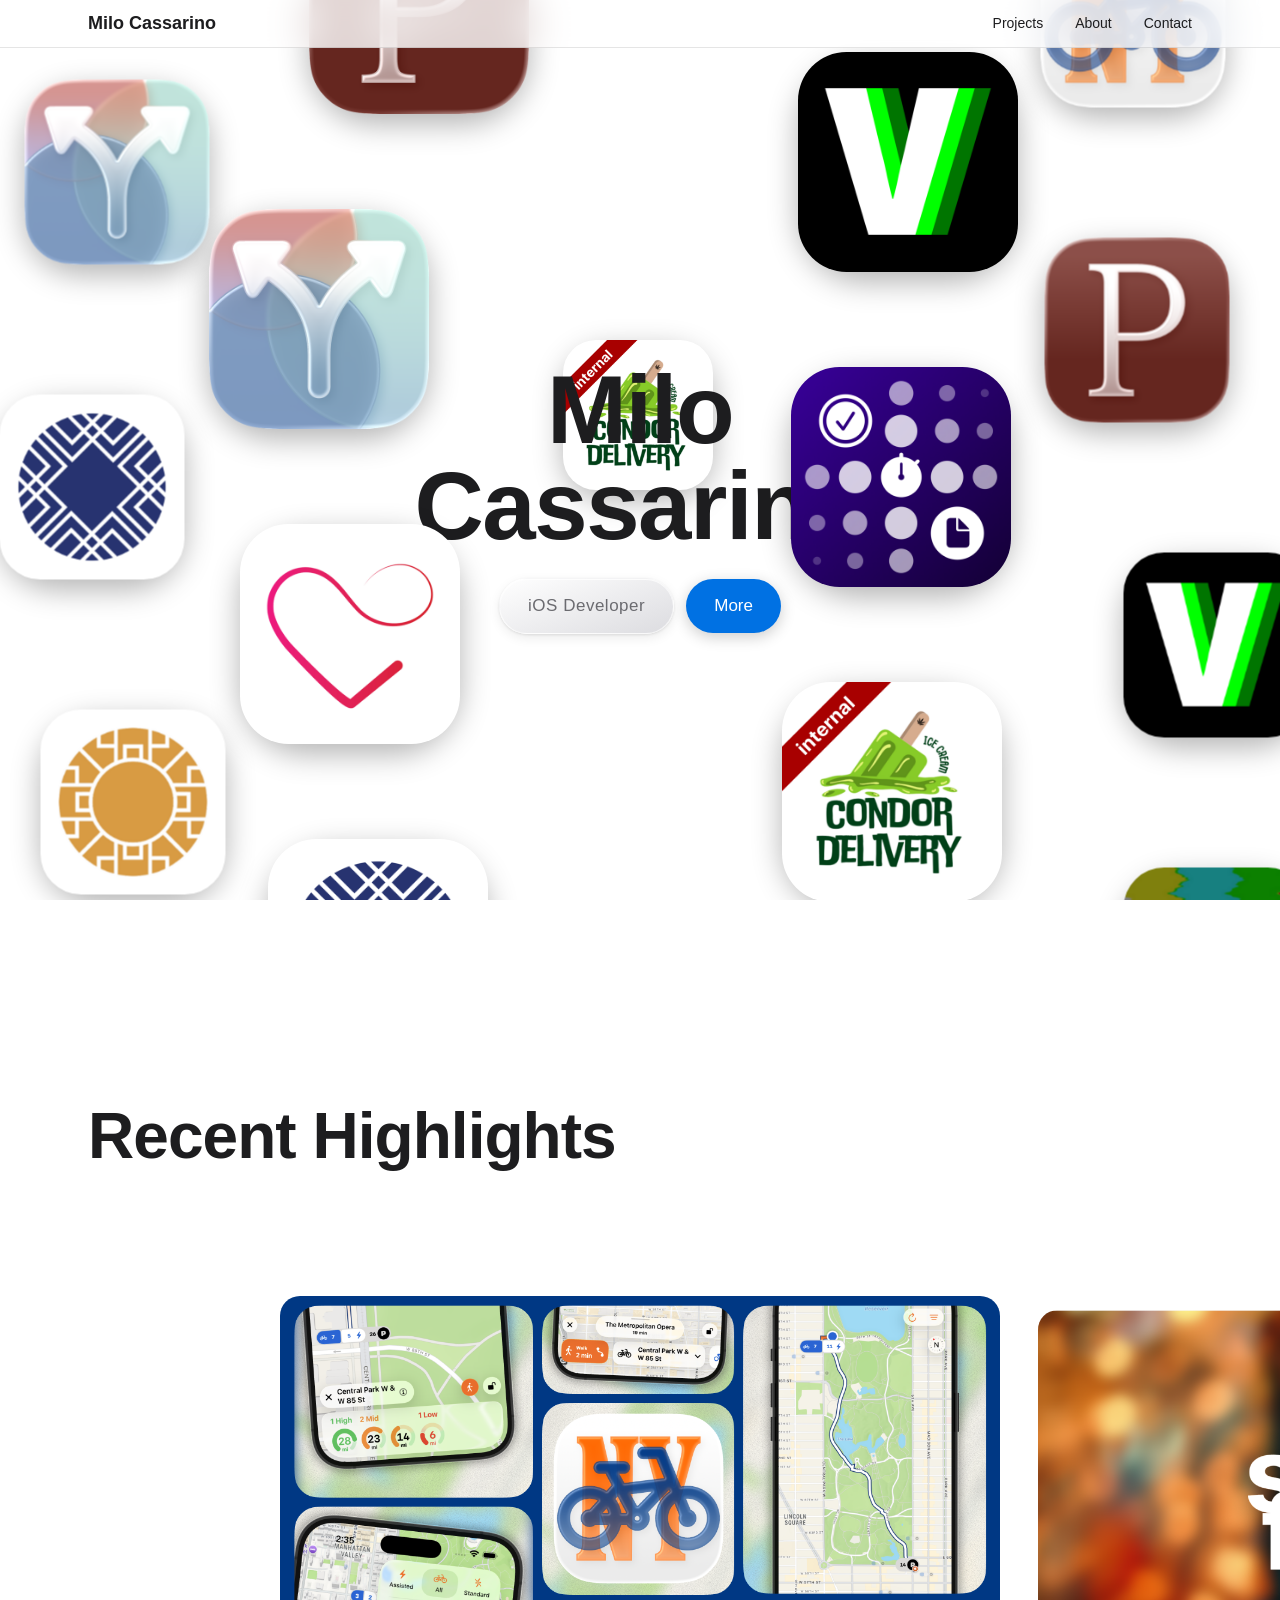
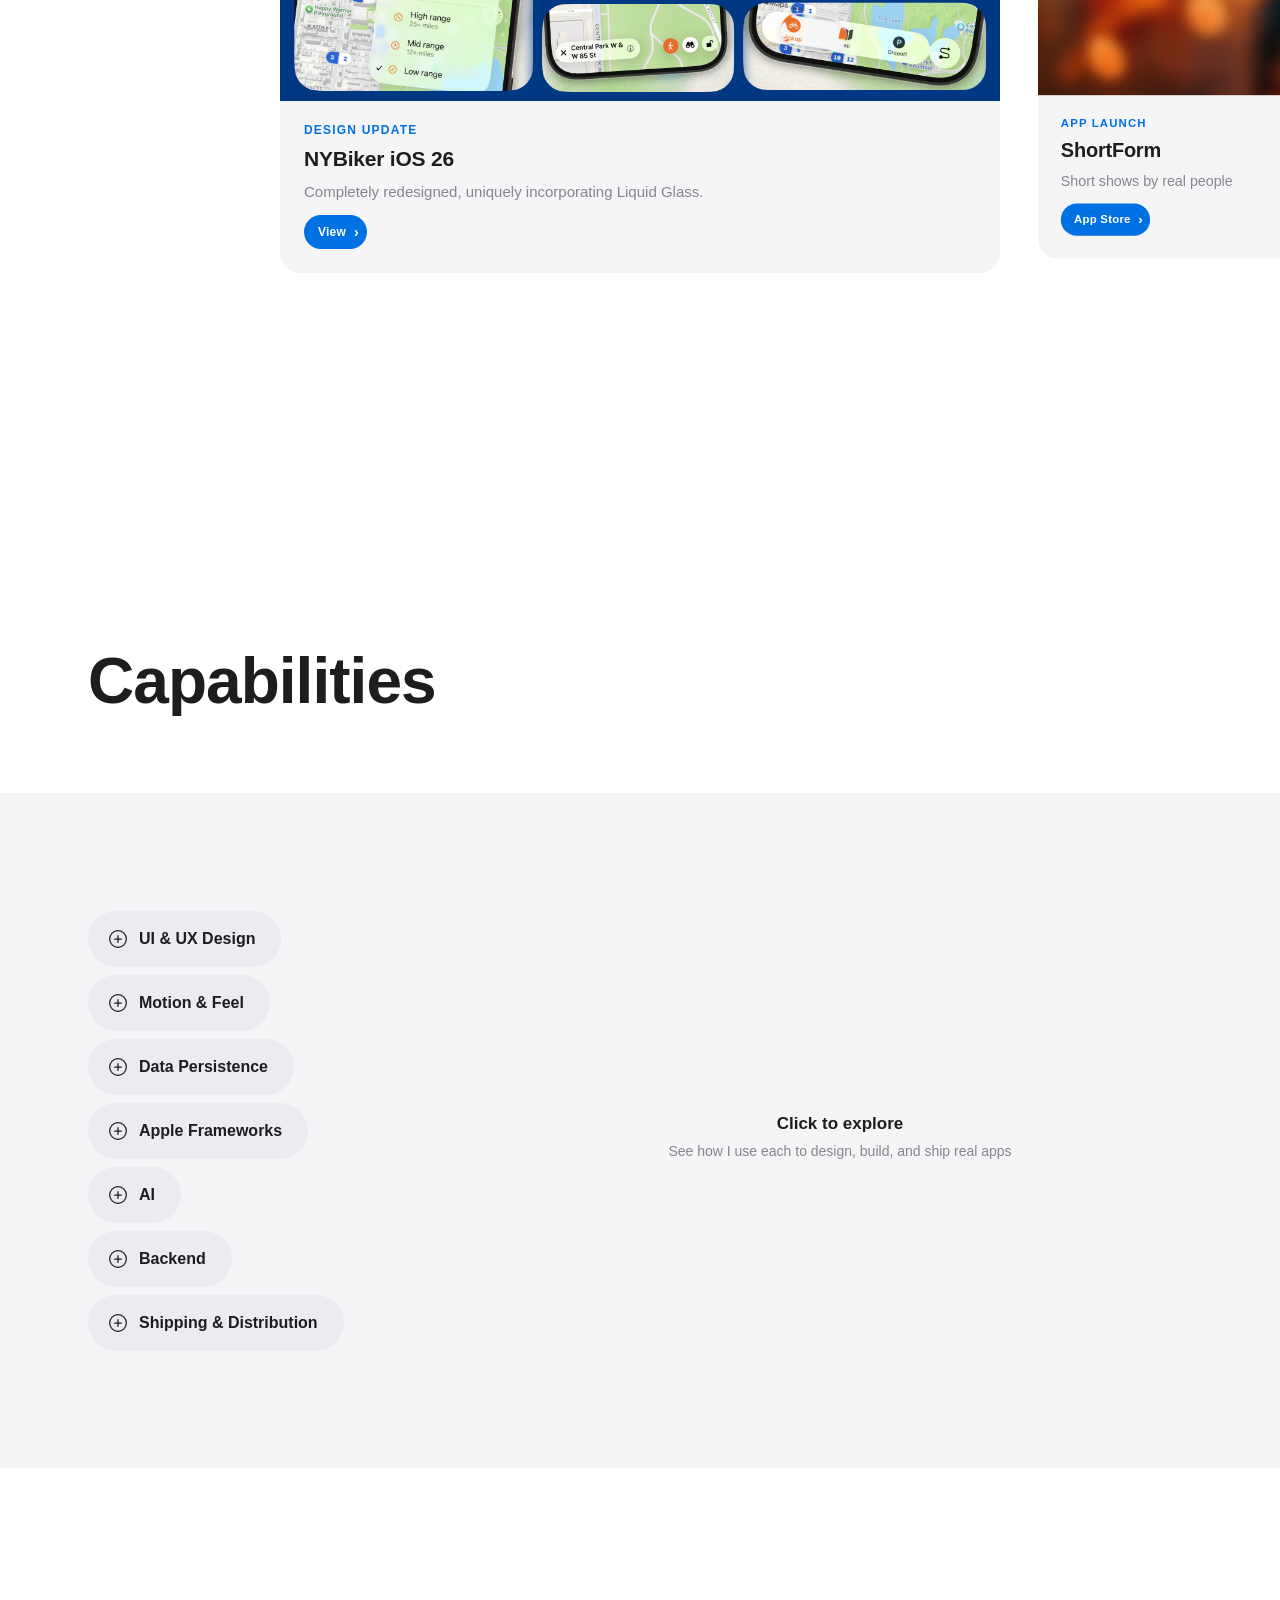
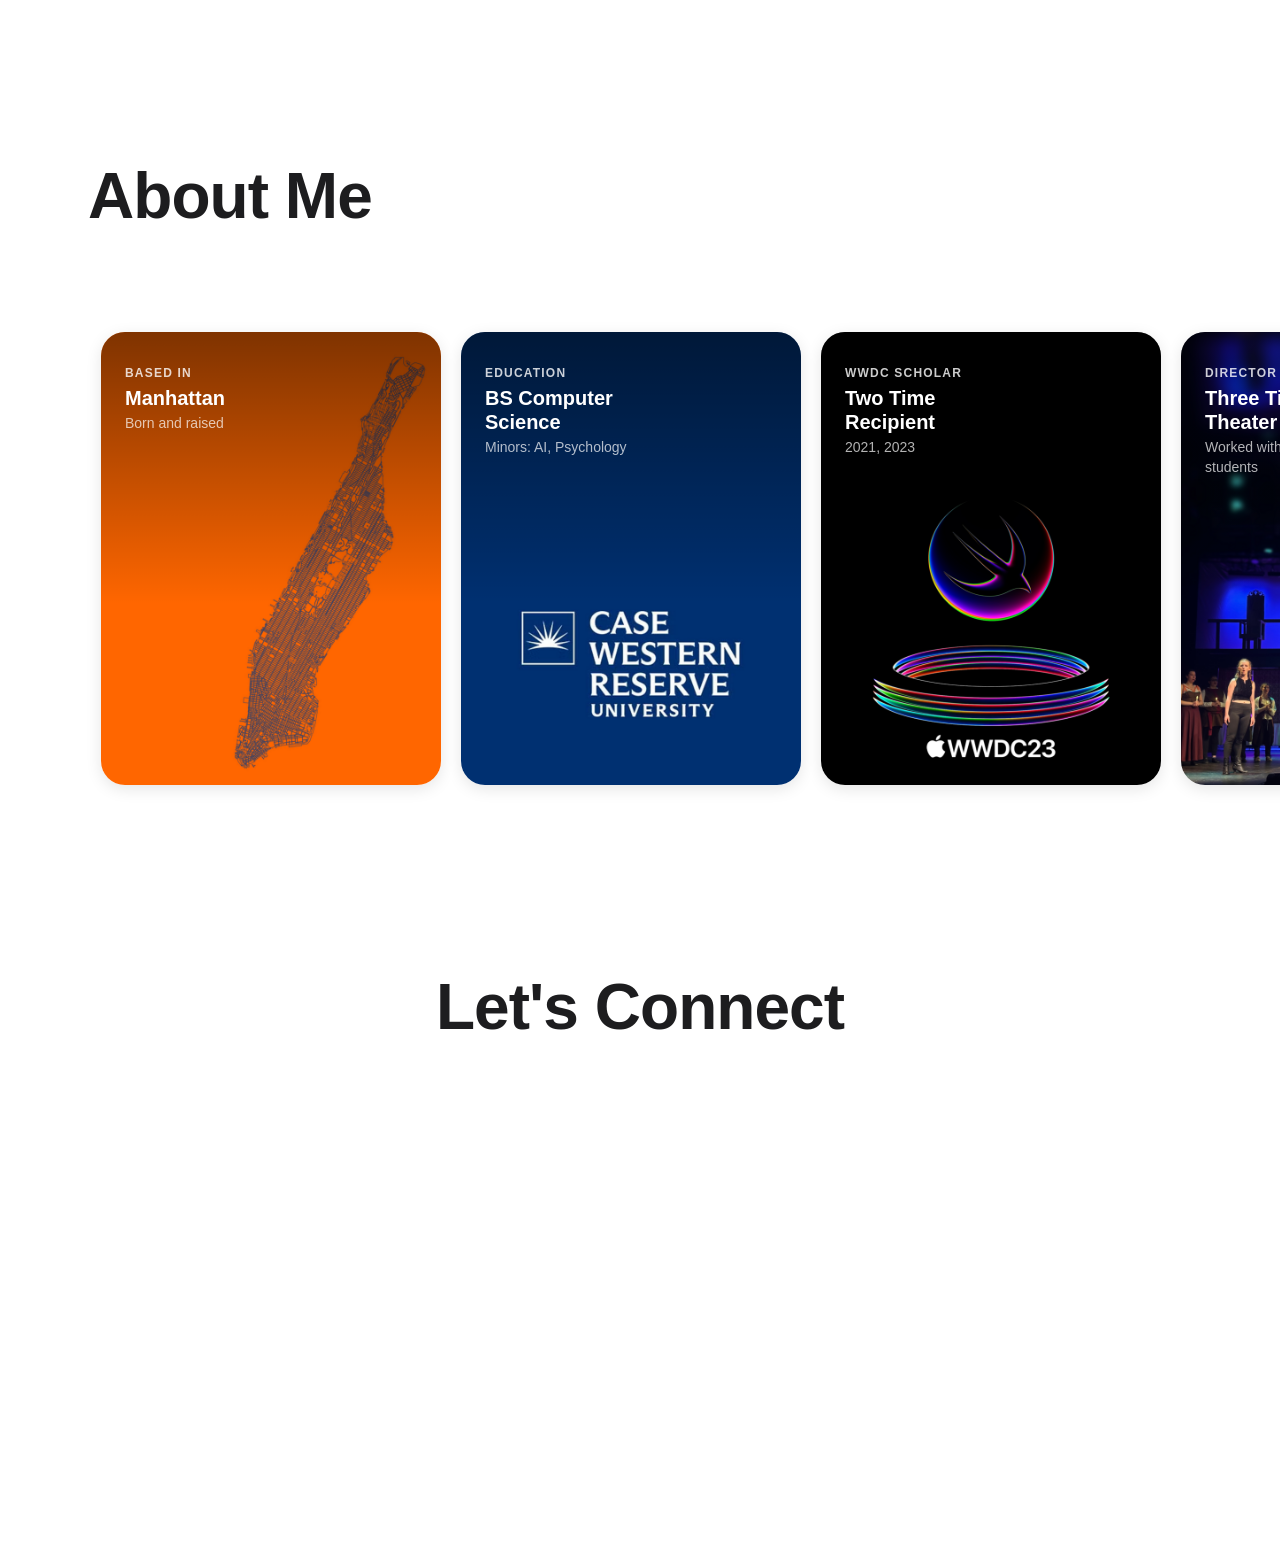
==== commit 235190e9: "Serve Skills/Capabilities images from Cloudflare R2 Matches the existing NYBiker pattern of hosting " ====
--- a/index.html
+++ b/index.html
@@ -129,10 +129,10 @@
                          closed on desktop and mobile alike). -->
                     <div class="skills-image-empty" id="skillsImageEmpty" aria-hidden="true">
                         <!-- Exploded-view phone illustration (Gemini-generated,
-                             images/Skills/EmptyStateExploded.png). Dark-mode contrast
-                             is handled in CSS via filter: invert()+hue-rotate() rather
+                             images/Skills/EmptyStateExploded.png, served from R2). Dark-mode
+                             contrast is handled in CSS via filter: invert()+hue-rotate() rather
                              than a second asset — see .skills-image-empty-illustration. -->
-                        <img class="skills-image-empty-illustration" src="images/Skills/EmptyStateExploded.png" alt="" aria-hidden="true">
+                        <img class="skills-image-empty-illustration" src="https://pub-1db3d71dc33e41f1967dda930c64bae5.r2.dev/Skills/EmptyStateExploded.png" alt="" aria-hidden="true">
 
                         <!-- "Tap"/"Click" swap at the same 768px breakpoint skills.js
                              uses for isMobileViewport() — see .skills-image-empty-title
